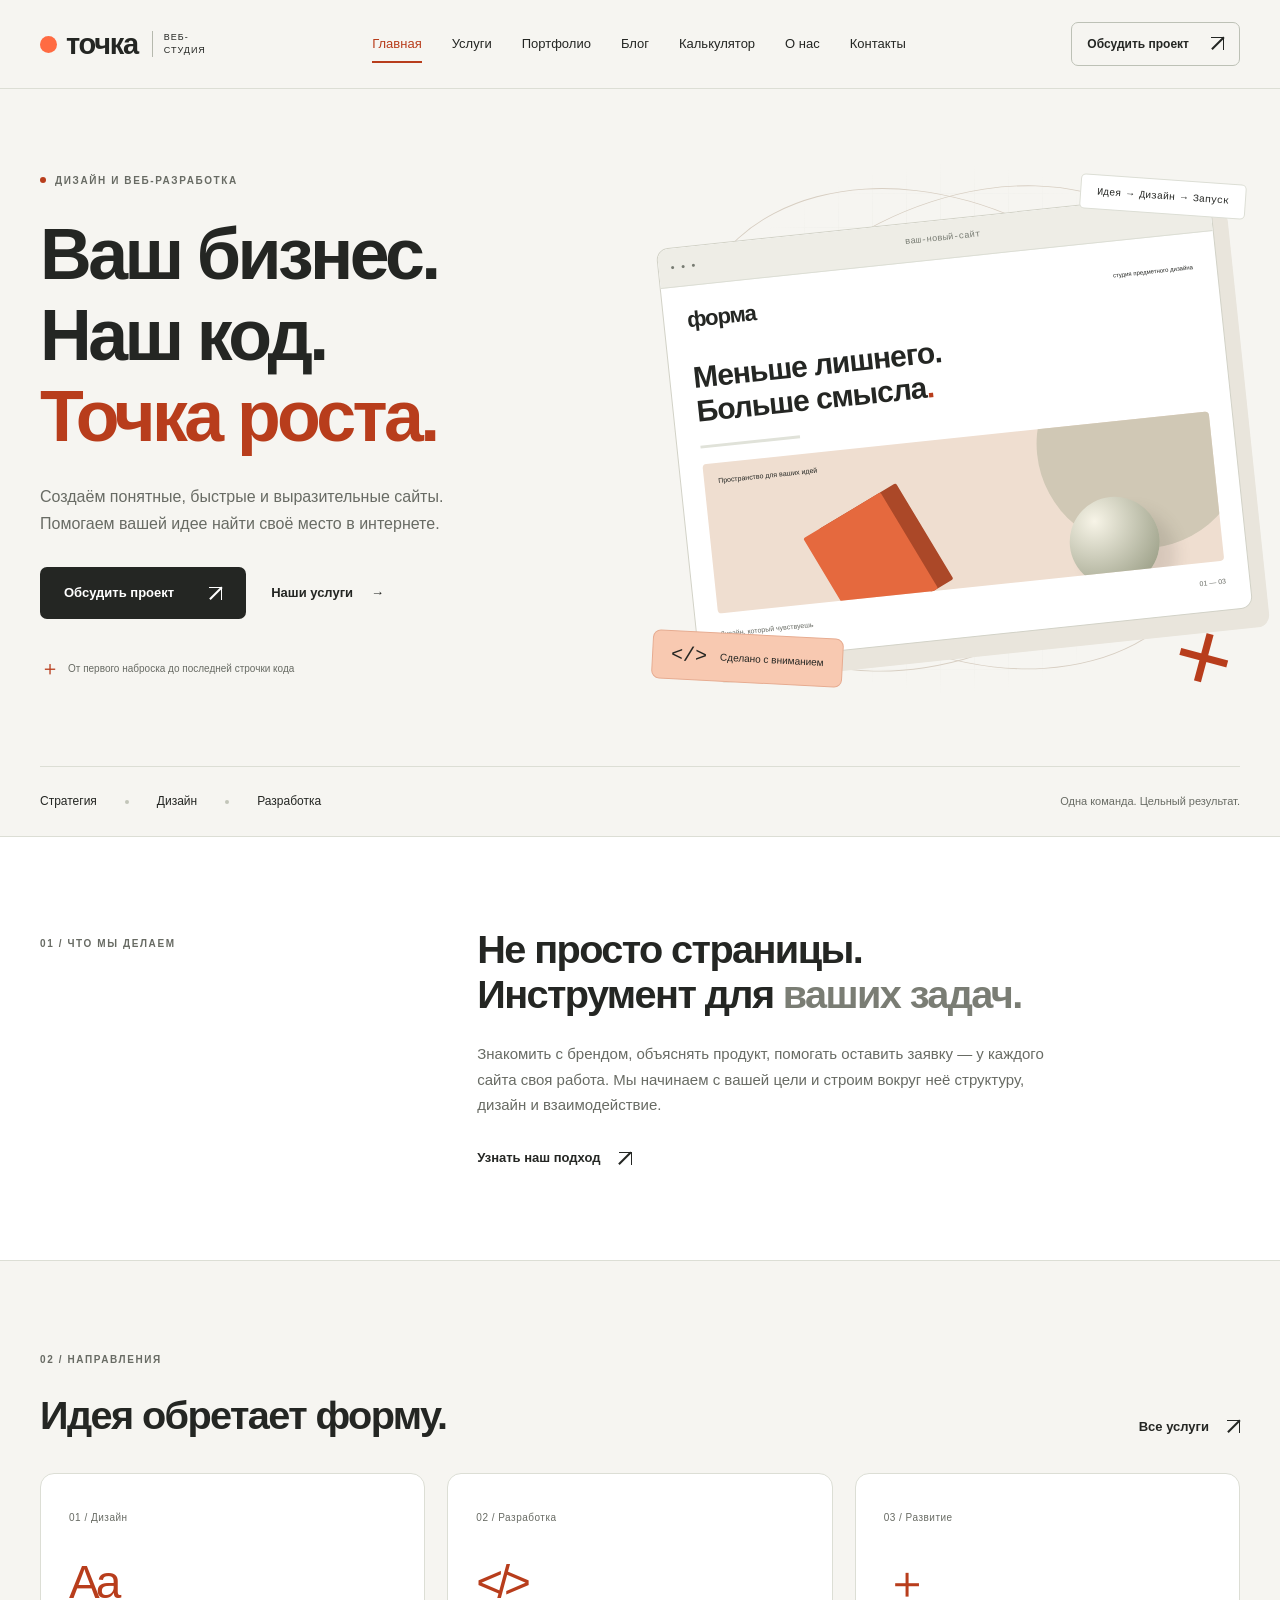
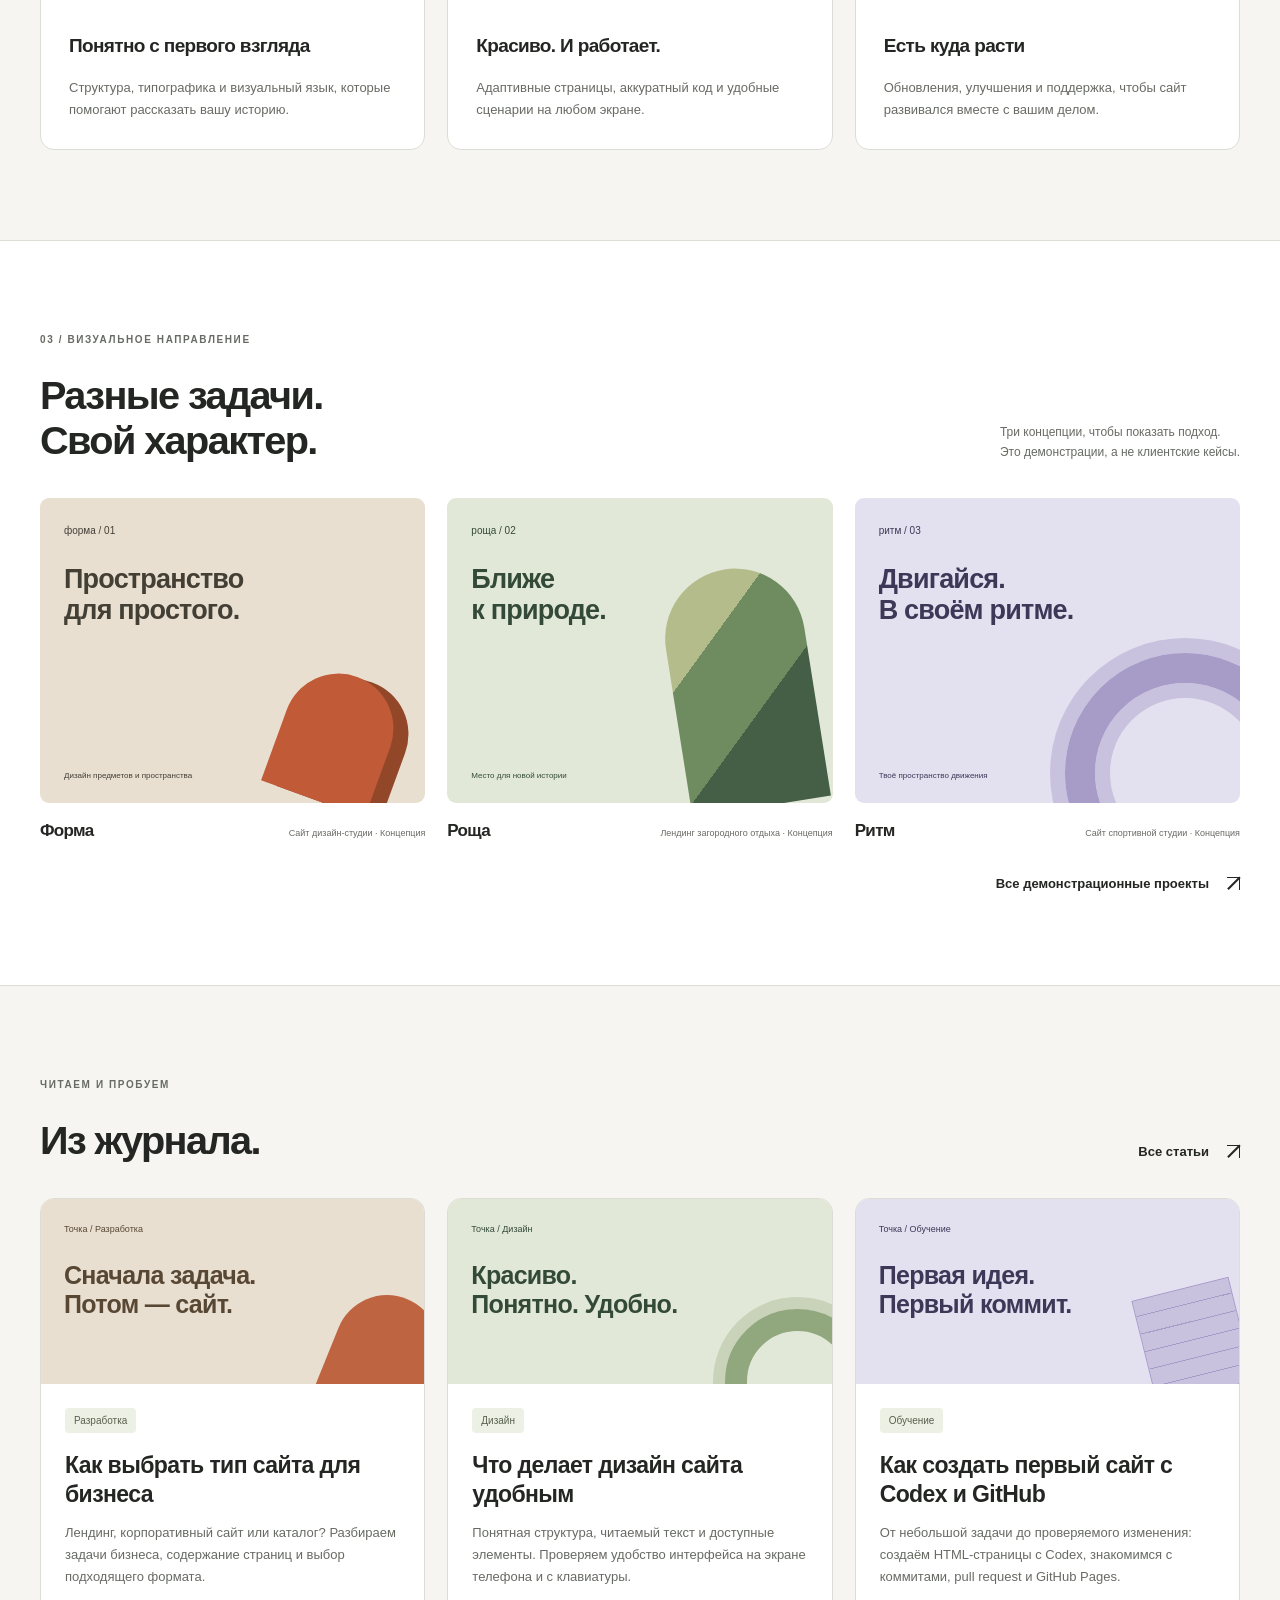
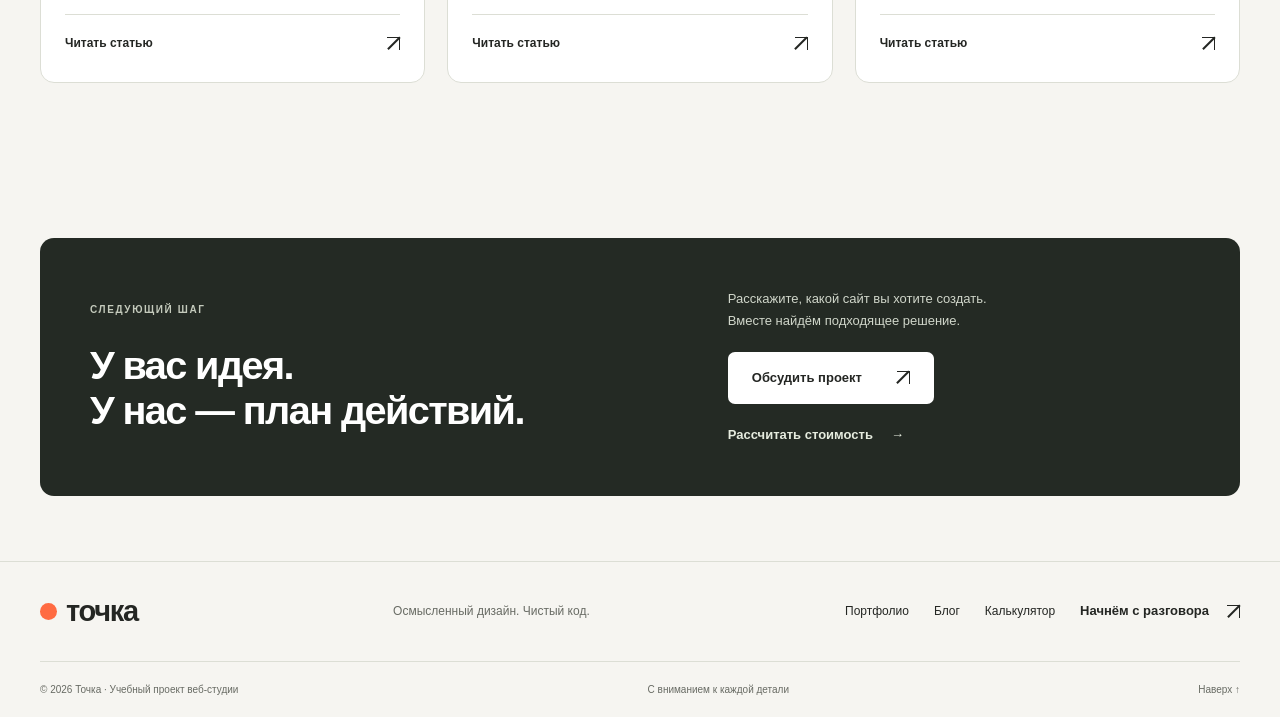
==== index.html @ 6faf9889 "Add Tochka journal with articles, categories and search" ====
<!DOCTYPE html>
<html lang="ru">
  <head>
    <meta charset="UTF-8">
    <meta name="viewport" content="width=device-width, initial-scale=1.0">
    <meta name="description" content="Веб-студия Точка: продуманный дизайн, разработка сайтов и поддержка. От идеи и структуры до готового сайта.">
    <meta name="theme-color" content="#f6f5f1">
    <meta property="og:type" content="website">
    <meta property="og:locale" content="ru_RU">
    <meta property="og:site_name" content="Точка — веб-студия">
    <meta property="og:title" content="Точка — сайты, которые работают на ваш бизнес">
    <meta property="og:description" content="Веб-студия Точка: продуманный дизайн, разработка сайтов и поддержка. От идеи и структуры до готового сайта.">
    <title>Точка — сайты, которые работают на ваш бизнес</title>
    <link rel="icon" href="./favicon.svg" type="image/svg+xml">
    <link rel="stylesheet" href="./styles.css">
    <script src="./script.js" defer></script>
  </head>
  <body id="top">
    <a class="skip-link" href="#main">Перейти к содержимому</a>
    <header class="site-header">
      <div class="container header-inner">
        <a class="brand" href="./index.html" aria-label="Точка — на главную"><span class="brand-dot" aria-hidden="true"></span>точка<span class="brand-caption">веб-студия</span></a>
        <button class="menu-toggle" type="button" aria-controls="main-nav" aria-expanded="false" hidden><span class="menu-icon" aria-hidden="true"></span><span class="menu-label">Меню</span></button>
        <nav id="main-nav" class="main-nav" aria-label="Главное меню">
          <a href="./index.html" aria-current="page">Главная</a>
          <a href="./services.html">Услуги</a>
          <a href="./portfolio.html">Портфолио</a>
          <a href="./blog.html">Блог</a>
          <a href="./calculator.html">Калькулятор</a>
          <a href="./about.html">О нас</a>
          <a href="./contact.html">Контакты</a>
        </nav>
        <a class="header-cta" href="./contact.html">Обсудить проект <span class="arrow" aria-hidden="true"></span></a>
      </div>
    </header>
    <main id="main" tabindex="-1">
      <section class="hero section" aria-labelledby="hero-title">
        <div class="container hero-grid">
          <div class="hero-copy">
            <p class="eyebrow"><span class="tiny-dot" aria-hidden="true"></span> Дизайн и веб-разработка</p>
            <h1 id="hero-title">Ваш бизнес.<br>Наш код.<br><span class="accent">Точка роста.</span></h1>
            <p class="hero-description">Создаём понятные, быстрые и выразительные сайты. Помогаем вашей идее найти своё место в интернете.</p>
            <div class="actions"><a class="button button-dark" href="./contact.html">Обсудить проект <span class="arrow" aria-hidden="true"></span></a><a class="text-link" href="./services.html">Наши услуги <span aria-hidden="true">→</span></a>
            </div>
            <p class="hero-footnote"><span aria-hidden="true">＋</span> От первого наброска до последней строчки кода</p>
          </div>
          <div class="hero-art" aria-hidden="true">
            <div class="art-grid">
            </div>
            <div class="orbit orbit-one">
            </div>
            <div class="orbit orbit-two">
            </div>
            <div class="art-label">Идея → Дизайн → Запуск
            </div>
            <div class="studio-browser">
              <div class="browser-bar"><span class="browser-dots">● ● ●</span><span>ваш-новый-сайт</span><span>＋</span>
              </div>
              <div class="browser-content">
                <div class="mock-nav">форма<span>студия предметного дизайна</span>
                </div>
                <div class="mock-heading">Меньше лишнего.<br>Больше смысла<span>.</span>
                </div>
                <div class="mock-line">
                </div>
                <div class="mock-scene">
                  <div class="scene-circle">
                  </div>
                  <div class="scene-block">
                  </div>
                  <div class="scene-sphere">
                  </div>
                  <span>Пространство для ваших идей</span>
                </div>
                <div class="mock-bottom"><span>Дизайн, который чувствуешь</span><span>01 — 03</span>
                </div>
              </div>
            </div>
            <div class="art-sticker"><span>&lt;/&gt;</span> Сделано с вниманием
            </div>
            <div class="art-cross">+
            </div>
          </div>
        </div>
        <div class="container hero-strip"><span>Стратегия</span><i aria-hidden="true"></i><span>Дизайн</span><i aria-hidden="true"></i><span>Разработка</span>
          <p>Одна команда. Цельный результат.</p>
        </div>
      </section>
      <section class="section section-white" aria-labelledby="intro-title">
        <div class="container intro-grid">
          <p class="eyebrow section-label">01 / Что мы делаем</p>
          <div>
            <h2 id="intro-title">Не просто страницы.<br>Инструмент для <span class="muted-text">ваших задач.</span></h2>
            <p class="intro-text">Знакомить с брендом, объяснять продукт, помогать оставить заявку — у каждого сайта своя работа. Мы начинаем с вашей цели и строим вокруг неё структуру, дизайн и взаимодействие.</p><a class="text-link" href="./about.html">Узнать наш подход <span class="arrow" aria-hidden="true"></span></a>
          </div>
        </div>
      </section>
      <section class="section" aria-labelledby="directions-title">
        <div class="container">
          <div class="section-heading">
            <div>
              <p class="eyebrow">02 / Направления</p>
              <h2 id="directions-title">Идея обретает форму.</h2>
            </div>
            <a class="text-link" href="./services.html">Все услуги <span class="arrow" aria-hidden="true"></span></a>
          </div>
          <div class="feature-grid">
            <article class="feature-card"><span class="card-number">01 / Дизайн</span>
              <div class="feature-symbol" aria-hidden="true">Aa
              </div>
              <h3>Понятно с первого взгляда</h3>
              <p>Структура, типографика и визуальный язык, которые помогают рассказать вашу историю.</p>
            </article>
            <article class="feature-card"><span class="card-number">02 / Разработка</span>
              <div class="feature-symbol code-symbol" aria-hidden="true">&lt;/&gt;
              </div>
              <h3>Красиво. И работает.</h3>
              <p>Адаптивные страницы, аккуратный код и удобные сценарии на любом экране.</p>
            </article>
            <article class="feature-card"><span class="card-number">03 / Развитие</span>
              <div class="feature-symbol" aria-hidden="true">＋
              </div>
              <h3>Есть куда расти</h3>
              <p>Обновления, улучшения и поддержка, чтобы сайт развивался вместе с вашим делом.</p>
            </article>
          </div>
        </div>
      </section>
      <section class="section section-white" aria-labelledby="concepts-title">
        <div class="container">
          <div class="section-heading">
            <div>
              <p class="eyebrow">03 / Визуальное направление</p>
              <h2 id="concepts-title">Разные задачи.<br>Свой характер.</h2>
            </div>
            <p>Три концепции, чтобы показать подход.<br>Это демонстрации, а не клиентские кейсы.</p>
          </div>
          <div class="concept-grid">
            <article>
              <div class="concept-art concept-form" aria-hidden="true"><span>форма / 01</span><strong>Пространство<br>для простого.</strong>
                <div class="concept-object">
                </div>
                <small>Дизайн предметов и пространства</small>
              </div>
              <div class="concept-caption">
                <h3>Форма</h3><span>Сайт дизайн-студии · Концепция</span>
              </div>
            </article>
            <article>
              <div class="concept-art concept-grove" aria-hidden="true"><span>роща / 02</span><strong>Ближе<br>к природе.</strong>
                <div class="grove-arch">
                </div>
                <small>Место для новой истории</small>
              </div>
              <div class="concept-caption">
                <h3>Роща</h3><span>Лендинг загородного отдыха · Концепция</span>
              </div>
            </article>
            <article>
              <div class="concept-art concept-pulse" aria-hidden="true"><span>ритм / 03</span><strong>Двигайся.<br>В своём ритме.</strong>
                <div class="pulse-rings">
                </div>
                <small>Твоё пространство движения</small>
              </div>
              <div class="concept-caption">
                <h3>Ритм</h3><span>Сайт спортивной студии · Концепция</span>
              </div>
            </article>
          </div>
          <div class="portfolio-home-link">
            <a class="text-link" href="./portfolio.html">Все демонстрационные проекты <span class="arrow" aria-hidden="true"></span></a>
          </div>
        </div>
      </section>
      <section class="section journal-home" aria-labelledby="journal-home-title">
        <div class="container">
          <div class="section-heading">
            <div><p class="eyebrow">Читаем и пробуем</p><h2 id="journal-home-title">Из журнала.</h2></div>
            <a class="text-link" href="./blog.html">Все статьи <span class="arrow" aria-hidden="true"></span></a>
          </div>
          <div class="journal-grid">
            <article class="journal-card">
              <div class="journal-art journal-art-development" aria-hidden="true"><span>Точка / Разработка</span><strong>Сначала задача.<br>Потом — сайт.</strong><i></i></div>
              <div class="journal-card-body">
                <span class="journal-category">Разработка</span>
                <h3 class="journal-card-title">Как выбрать тип сайта для бизнеса</h3>
                <p class="journal-card-description">Лендинг, корпоративный сайт или каталог? Разбираем задачи бизнеса, содержание страниц и выбор подходящего формата.</p>
                <a class="journal-read-link" href="./articles/choosing-website.html" aria-label="Читать статью: Как выбрать тип сайта для бизнеса">Читать статью <span class="arrow" aria-hidden="true"></span></a>
              </div>
            </article>
            <article class="journal-card">
              <div class="journal-art journal-art-design" aria-hidden="true"><span>Точка / Дизайн</span><strong>Красиво.<br>Понятно. Удобно.</strong><i></i></div>
              <div class="journal-card-body">
                <span class="journal-category">Дизайн</span>
                <h3 class="journal-card-title">Что делает дизайн сайта удобным</h3>
                <p class="journal-card-description">Понятная структура, читаемый текст и доступные элементы. Проверяем удобство интерфейса на экране телефона и с клавиатуры.</p>
                <a class="journal-read-link" href="./articles/usable-design.html" aria-label="Читать статью: Что делает дизайн сайта удобным">Читать статью <span class="arrow" aria-hidden="true"></span></a>
              </div>
            </article>
            <article class="journal-card">
              <div class="journal-art journal-art-learning" aria-hidden="true"><span>Точка / Обучение</span><strong>Первая идея.<br>Первый коммит.</strong><i></i></div>
              <div class="journal-card-body">
                <span class="journal-category">Обучение</span>
                <h3 class="journal-card-title">Как создать первый сайт с Codex и GitHub</h3>
                <p class="journal-card-description">От небольшой задачи до проверяемого изменения: создаём HTML-страницы с Codex, знакомимся с коммитами, pull request и GitHub Pages.</p>
                <a class="journal-read-link" href="./articles/site-with-codex.html" aria-label="Читать статью: Как создать первый сайт с Codex и GitHub">Читать статью <span class="arrow" aria-hidden="true"></span></a>
              </div>
            </article>
          </div>
        </div>
      </section>
      <section class="section cta-section" aria-labelledby="cta-title">
        <div class="container cta-panel">
          <div>
            <p class="eyebrow">Следующий шаг</p>
            <h2 id="cta-title">У вас идея.<br>У нас — план действий.</h2>
          </div>
          <div>
            <p>Расскажите, какой сайт вы хотите создать.<br>Вместе найдём подходящее решение.</p><a href="./contact.html" class="button button-light">Обсудить проект <span class="arrow" aria-hidden="true"></span></a>
            <a class="text-link calculator-cta-link" href="./calculator.html">Рассчитать стоимость <span aria-hidden="true">→</span></a>
          </div>
        </div>
      </section>
    </main>
    <footer class="site-footer">
      <div class="container footer-top"><a class="brand" href="./index.html"><span class="brand-dot" aria-hidden="true"></span>точка</a>
        <p>Осмысленный дизайн. Чистый код.</p>
        <nav class="footer-links" aria-label="Ссылки в подвале">
          <a href="./portfolio.html">Портфолио</a>
          <a href="./blog.html">Блог</a>
          <a href="./calculator.html">Калькулятор</a>
          <a href="./contact.html" class="text-link">Начнём с разговора <span class="arrow" aria-hidden="true"></span></a>
        </nav>
      </div>
      <div class="container footer-bottom">
        <p>© <span data-year>2026</span> Точка · Учебный проект веб-студии</p>
        <p>С вниманием к каждой детали</p><a href="#top">Наверх ↑</a>
      </div>
    </footer>
  </body>
</html>
---- styles.css ----
/* Общая тема: цвета всех страниц меняются здесь. */
:root { --bg: #f6f5f1; --white: #fff; --ink: #242623; --muted: #686b64; --line: #dcded5; --accent: #b83d1c; --orange: #ff6b42; --radius: 14px; }
* { box-sizing: border-box; }
html { scroll-behavior: smooth; scroll-padding-top: 100px; }
body { margin: 0; color: var(--ink); background: var(--bg); font: 16px/1.7 -apple-system, BlinkMacSystemFont, "Segoe UI", Arial, sans-serif; }
h1, h2, h3, p { margin: 0 0 20px; }
h1, h2, h3 { line-height: 1.13; font-weight: 600; }
h1 { font-size: clamp(46px, 5.6vw, 78px); letter-spacing: -3.6px; }
h2 { font-size: clamp(30px, 3.1vw, 43px); letter-spacing: -1.6px; }
h3 { font-size: 21px; letter-spacing: -.65px; }
a { color: inherit; text-decoration: none; }
button, input, textarea { font: inherit; }
button, a, summary { -webkit-tap-highlight-color: transparent; }
button { cursor: pointer; }
button:disabled { cursor: not-allowed; opacity: .6; }
:focus-visible { outline: 3px solid var(--accent); outline-offset: 5px; }
input:focus-visible, textarea:focus-visible { outline-offset: 2px; }
::selection { background: #ffd4c5; color: var(--ink); }
[hidden] { display: none !important; }
.container { width: min(1200px, calc(100% - 80px)); margin-inline: auto; }
.section { padding-block: 90px; }
.section-white { background: var(--white); border-block: 1px solid var(--line); }
.accent { color: var(--accent); }
.muted-text { color: #7a7d74; }
.sr-only { position: absolute; width: 1px; height: 1px; padding: 0; margin: -1px; overflow: hidden; clip-path: inset(50%); white-space: nowrap; border: 0; }
.skip-link { position: fixed; left: 12px; top: 12px; padding: 10px 18px; color: white; background: var(--ink); z-index: 100; transform: translateY(-160%); }
.skip-link:focus { transform: translateY(0); }
.site-header { position: sticky; top: 0; background: rgba(246,245,241,.97); border-bottom: 1px solid var(--line); z-index: 30; }
.header-inner { display: flex; align-items: center; justify-content: space-between; gap: 24px; min-height: 88px; }
.brand { display: inline-flex; align-items: center; gap: 9px; font-size: 29px; font-weight: 750; letter-spacing: -1.3px; white-space: nowrap; line-height: 1; }
.brand-dot { width: 17px; height: 17px; border-radius: 50%; background: var(--orange); flex-shrink: 0; }
.brand-caption { display: block; max-width: 55px; font-size: 9px; font-weight: 450; text-transform: uppercase; letter-spacing: 1px; line-height: 1.4; white-space: normal; border-left: 1px solid #b6b9ae; padding-left: 11px; margin-left: 5px; }
.main-nav { display: flex; gap: 30px; align-items: center; font-size: 13px; }
.main-nav a { position: relative; padding-block: 12px; }
.main-nav a:hover, .main-nav a[aria-current] { color: var(--accent); }
.main-nav a[aria-current]::after { content: ""; position: absolute; bottom: 4px; left: 0; right: 0; height: 2px; background: var(--accent); }
.header-cta { display: flex; gap: 22px; align-items: center; font-size: 12px; font-weight: 600; border: 1px solid #bdc1b6; border-radius: 7px; padding: 11px 15px; }
.header-cta:hover { background: white; }
.menu-toggle { display: none; }
.arrow { position: relative; display: inline-block; width: 13px; height: 13px; border-top: 1.5px solid currentColor; border-right: 1.5px solid currentColor; flex-shrink: 0; }
.arrow::after { content: ""; position: absolute; right: -1px; top: -1px; width: 1.5px; height: 17px; background: currentColor; transform: rotate(45deg); transform-origin: top center; }
.eyebrow { display: flex; gap: 9px; align-items: center; color: var(--muted); font-size: 10px; font-weight: 650; letter-spacing: 1.6px; text-transform: uppercase; margin-bottom: 25px; }
.tiny-dot { width: 6px; height: 6px; border-radius: 50%; background: var(--accent); }
.hero { padding-top: 70px; padding-bottom: 0; overflow: hidden; }
.hero-grid { display: grid; grid-template-columns: 1fr 1fr; align-items: center; gap: 55px; padding-bottom: 68px; }
.hero-description { max-width: 410px; color: var(--muted); font-size: 16px; margin-block: 26px 30px; }
.actions { display: flex; align-items: center; flex-wrap: wrap; gap: 25px; }
.button { display: inline-flex; justify-content: center; align-items: center; gap: 35px; padding: 15px 24px; border: 0; border-radius: 7px; font-size: 13px; font-weight: 600; transition: background .2s, transform .2s; }
.button:hover { transform: translateY(-2px); }
.button-dark { color: white; background: var(--ink); }
.button-dark:hover { background: #454a41; }
.button-light { color: var(--ink); background: #fff; }
.button-light:hover { background: #fff0e5; }
.text-link { display: inline-flex; gap: 18px; align-items: center; font-size: 13px; font-weight: 550; }
.text-link:hover { color: var(--accent); }
.hero-footnote { display: flex; align-items: center; gap: 8px; color: var(--muted); font-size: 10px; margin-top: 32px; margin-bottom: 0; }
.hero-footnote > span { color: var(--accent); font-size: 20px; }
.hero-art { position: relative; isolation: isolate; min-width: 0; padding: 60px 8px; }
.art-grid { position: absolute; inset: 0; background-image: linear-gradient(#d9dcd26b 1px, transparent 1px), linear-gradient(90deg, #d9dcd26b 1px, transparent 1px); background-size: 34px 34px; mask-image: radial-gradient(ellipse, black 30%, transparent 70%); z-index: -1; }
.orbit { position: absolute; inset: 0 -20px; border: 1px solid #d8cfc3; border-radius: 50%; z-index: -1; }
.orbit-one { transform: rotate(33deg) scale(.95, .8); }
.orbit-two { transform: rotate(-35deg) scale(.95, .8); }
.studio-browser { background: #fff; border: 1px solid #d2d2c7; border-radius: 12px; overflow: hidden; transform: rotate(-6deg); box-shadow: 15px 20px 0 #e9e5dc; }
.browser-bar { display: flex; align-items: center; justify-content: space-between; color: #777b72; font: 9px/1.5 monospace; background: #eeede6; padding: 12px; border-bottom: 1px solid var(--line); }
.browser-dots { font-size: 7px; letter-spacing: 1px; }
.browser-content { padding: 23px; }
.mock-nav { display: flex; justify-content: space-between; align-items: center; font-size: 22px; line-height: 1; font-weight: 650; letter-spacing: -1px; }
.mock-nav span { font-size: 6px; letter-spacing: 0; font-weight: 400; }
.mock-heading { font-size: 30px; font-weight: 600; line-height: 1.15; letter-spacing: -1px; margin-top: 30px; }
.mock-heading > span { color: var(--accent); }
.mock-line { width: 100px; height: 3px; background: #e0e2d9; margin-block: 16px; }
.mock-scene { position: relative; overflow: hidden; height: 150px; background: #efded0; border-radius: 4px; }
.scene-circle { position: absolute; width: 210px; height: 210px; border-radius: 50%; background: #d0c8b5; right: -35px; top: -80px; }
.scene-block { position: absolute; width: 90px; height: 112px; background: #e5693e; left: 22%; bottom: -22px; transform: rotate(-25deg); border-radius: 2px; box-shadow: 18px 0 0 #ab4828; }
.scene-sphere { position: absolute; width: 90px; height: 90px; border-radius: 50%; right: 12%; bottom: -15px; background: radial-gradient(circle at 30% 25%, #f7f4e7, #8b9076); box-shadow: 15px 15px 15px #4b483d25; }
.mock-scene > span { position: absolute; top: 12px; left: 14px; font-size: 7px; }
.mock-bottom { display: flex; justify-content: space-between; font-size: 7px; color: var(--muted); margin-top: 15px; }
.art-label { position: absolute; z-index: 3; top: 20px; right: -6px; font: 10px monospace; padding: 11px 16px; background: #fff; border: 1px solid var(--line); border-radius: 5px; transform: rotate(4deg); }
.art-sticker { position: absolute; bottom: 15px; left: -16px; display: flex; gap: 13px; align-items: center; background: #f8c9b1; padding: 12px 18px; border: 1px solid #e7ac91; border-radius: 8px; font-size: 10px; transform: rotate(3deg); }
.art-sticker > span { font: 20px monospace; }
.art-cross { position: absolute; bottom: -8px; right: 7px; font: 100px/1 Arial, sans-serif; font-weight: 300; color: var(--accent); transform: rotate(15deg); }
.hero-strip { display: flex; align-items: center; gap: 28px; padding-block: 24px; border-top: 1px solid var(--line); font-size: 12px; }
.hero-strip > i { width: 4px; height: 4px; background: #c2c5b9; border-radius: 50%; }
.hero-strip p { margin: 0 0 0 auto; font-size: 11px; color: var(--muted); }
.intro-grid { display: grid; grid-template-columns: .65fr 1.35fr; gap: 70px; }
.section-label { padding-top: 8px; align-self: start; }
.intro-text { color: var(--muted); max-width: 570px; margin-block: 25px; font-size: 15px; }
.section-heading { display: flex; align-items: end; justify-content: space-between; gap: 35px; margin-bottom: 35px; }
.section-heading h2 { margin: 0; }
.section-heading > p { color: var(--muted); font-size: 12px; margin: 0; }
.feature-grid, .concept-grid { display: grid; grid-template-columns: repeat(3, minmax(0, 1fr)); gap: 22px; }
.feature-card { background: var(--white); border: 1px solid var(--line); border-radius: var(--radius); padding: 28px; }
.card-number { font-size: 10px; color: var(--muted); letter-spacing: .5px; }
.feature-symbol { color: var(--accent); font-size: 46px; line-height: 1; letter-spacing: -4px; padding-block: 30px; }
.code-symbol { letter-spacing: -6px; }
.feature-card h3 { font-size: 19px; }
.feature-card p { font-size: 13px; color: var(--muted); margin: 0; }
.concept-art { position: relative; height: 305px; overflow: hidden; padding: 24px; border-radius: 9px; }
.concept-art > span { display: block; position: relative; z-index: 2; font-size: 10px; }
.concept-art > strong { display: block; position: relative; z-index: 2; font-size: 27px; line-height: 1.15; letter-spacing: -.8px; margin-top: 25px; }
.concept-art > small { position: absolute; left: 24px; bottom: 20px; z-index: 2; font-size: 8px; }
.concept-form { background: #e8dfd1; color: #433f35; }
.concept-object { position: absolute; width: 110px; height: 130px; background: #c15b37; right: 35px; bottom: 0; transform: rotate(20deg); border-radius: 60px 60px 0 0; box-shadow: 16px 0 #934729; }
.concept-grove { background: #e2e8d8; color: #344a39; }
.grove-arch { position: absolute; right: 20px; top: 70px; width: 140px; height: 240px; border-radius: 100px 100px 0 0; background: linear-gradient(135deg,#b4bc8b 0 30%,#6f8c61 30% 60%,#455f46 60%); transform: rotate(-9deg); }
.concept-pulse { background: #e3e1ef; color: #3d3758; }
.pulse-rings { position: absolute; width: 240px; height: 240px; right: -65px; bottom: -90px; border: 30px solid #a79bc8; border-radius: 50%; box-shadow: 0 0 0 15px #c9c2df, inset 0 0 0 15px #c9c2df; }
.concept-caption { display: flex; flex-wrap: wrap; align-items: baseline; justify-content: space-between; gap: 8px; margin-top: 18px; }
.concept-caption h3 { font-size: 17px; margin: 0; }
.concept-caption span { font-size: 9px; color: var(--muted); }
.cta-section { padding-block: 65px; }
.cta-panel { display: grid; grid-template-columns: 1.25fr 1fr; align-items: center; gap: 60px; background: #242a24; color: #fff; padding: 50px; border-radius: var(--radius); }
.cta-panel .eyebrow { color: #c4cabc; }
.cta-panel h2 { margin: 0; }
.cta-panel p:not(.eyebrow) { color: #d0d6ca; font-size: 13px; }
.site-footer { border-top: 1px solid var(--line); }
.footer-top { display: flex; align-items: center; justify-content: space-between; gap: 25px; padding-block: 35px; }
.footer-top p { color: var(--muted); font-size: 12px; margin: 0; }
.footer-bottom { display: flex; gap: 20px; justify-content: space-between; align-items: center; border-top: 1px solid var(--line); padding-block: 19px; font-size: 10px; color: var(--muted); }
.footer-bottom p { margin: 0; }
.page-intro { padding-block: 70px 45px; border-bottom: 1px solid var(--line); }
.page-intro h1 { font-size: clamp(40px, 5.1vw, 68px); }
.intro-bottom { display: flex; justify-content: space-between; align-items: end; gap: 30px; margin-top: 30px; }
.intro-bottom p { font-size: 15px; color: var(--muted); margin: 0; }
.small-label { font-size: 10px; color: var(--muted); }
.services-section { padding-block: 45px 65px; }
.services-grid { display: grid; grid-template-columns: repeat(3, minmax(0, 1fr)); gap: 22px; }
.service-card { display: flex; flex-direction: column; padding: 28px; border: 1px solid var(--line); border-radius: var(--radius); background: white; }
.service-top { display: flex; justify-content: space-between; align-items: center; margin-bottom: 36px; }
.service-icon { display: inline-grid; place-content: center; width: 40px; height: 40px; background: #f6eee7; color: var(--accent); border-radius: 9px; font: 21px/1.1 monospace; }
.service-card h2 { font-size: 23px; letter-spacing: -.6px; margin-bottom: 15px; }
.service-card > p { font-size: 13px; color: var(--muted); }
.service-card .service-includes { font-size: 10px; margin-top: auto; margin-bottom: 20px; }
.service-bottom { display: flex; align-items: center; justify-content: space-between; gap: 12px; border-top: 1px solid var(--line); padding-top: 20px; }
.service-bottom strong { font-size: 19px; font-weight: 600; }
.service-bottom a { display: inline-grid; place-content: center; width: 44px; height: 44px; border-radius: 50%; background: var(--bg); }
.service-bottom a:hover { background: #ffdfd2; }
.price-note { max-width: 830px; color: var(--muted); font-size: 12px; margin-top: 25px; margin-bottom: 0; }
.process-grid { display: grid; grid-template-columns: repeat(4, minmax(0, 1fr)); gap: 30px; margin: 0; padding: 0; list-style: none; }
.process-grid li { border-top: 1px solid var(--line); padding-top: 22px; }
.process-grid li > span { color: var(--accent); font: 12px monospace; }
.process-grid h3 { margin-block: 27px 12px; font-size: 19px; }
.process-grid p { color: var(--muted); font-size: 13px; margin: 0; }
.process-three { grid-template-columns: repeat(3, minmax(0, 1fr)); }
.faq-layout { display: grid; grid-template-columns: .8fr 1.2fr; gap: 65px; }
.faq-list details { border-top: 1px solid var(--line); }
.faq-list details:last-child { border-bottom: 1px solid var(--line); }
summary { display: flex; align-items: center; justify-content: space-between; gap: 25px; cursor: pointer; list-style: none; padding-block: 22px; font-size: 15px; font-weight: 550; }
summary::-webkit-details-marker { display: none; }
summary > span { font-size: 24px; font-weight: 400; color: var(--accent); transition: transform .2s; }
details[open] summary > span { transform: rotate(45deg); }
details p { color: var(--muted); font-size: 13px; padding-right: 30px; }
.about-story { padding-top: 55px; }
.story-grid { display: grid; grid-template-columns: 1fr 1fr; align-items: center; gap: 80px; }
.about-poster { position: relative; isolation: isolate; overflow: hidden; background: #e7e3d9; border-radius: var(--radius); padding: 38px; min-height: 420px; display: flex; flex-direction: column; }
.about-poster > span { font-size: 10px; }
.about-poster strong { font-size: clamp(40px, 4.7vw, 64px); letter-spacing: -3px; line-height: 1.13; margin-block: 40px; }
.about-poster strong > span { color: var(--accent); }
.about-poster small { margin-top: auto; font-size: 11px; }
.poster-orbit { position: absolute; width: 420px; height: 420px; right: -270px; top: 30px; border: 35px solid #d0c7b3; border-radius: 50%; box-shadow: 0 0 0 25px #ded5c4; z-index: -1; }
.story-copy p { color: var(--muted); font-size: 14px; }
.story-copy .lead { font-size: 18px; color: var(--ink); }
.values-grid { display: grid; grid-template-columns: repeat(4, minmax(0, 1fr)); gap: 28px; }
.values-grid article { border-top: 1px solid var(--line); padding-top: 20px; }
.values-grid h3 { font-size: 19px; margin-block: 30px 15px; }
.values-grid p { font-size: 13px; color: var(--muted); margin: 0; }
.together-panel { max-width: 850px; text-align: center; }
.together-panel .eyebrow { justify-content: center; }
.together-panel > p:not(.eyebrow) { max-width: 620px; margin: 25px auto; font-size: 15px; color: var(--muted); }
.contact-section { padding-top: 50px; }
.contact-grid { display: grid; grid-template-columns: .8fr 1.2fr; gap: 70px; align-items: start; }
.contact-info > p:not(.eyebrow) { color: var(--muted); max-width: 320px; font-size: 14px; }
.contact-detail { border-top: 1px solid var(--line); padding-block: 20px; }
.contact-detail > span { display: block; color: var(--muted); font-size: 10px; text-transform: uppercase; letter-spacing: 1px; margin-bottom: 7px; }
.contact-detail > a { font-size: 23px; letter-spacing: -.7px; }
.contact-detail > a:hover { color: var(--accent); }
.contact-detail > small { display: block; color: var(--muted); font-size: 10px; margin-top: 4px; }
.contact-detail p { font-size: 14px; margin: 0; }
.contact-tip { display: flex; gap: 18px; background: #eaece2; padding: 20px; border-radius: 10px; }
.contact-tip > span { color: var(--accent); font-size: 22px; }
.contact-tip p { color: #58604e; font-size: 12px; margin: 0; }
.form-panel { background: white; padding: 34px; border: 1px solid var(--line); border-radius: var(--radius); }
.form-panel h2 { font-size: 26px; letter-spacing: -.8px; margin-bottom: 10px; }
.form-intro { color: var(--muted); font-size: 11px; margin-bottom: 25px; }
.form-row { display: grid; grid-template-columns: 1fr 1fr; gap: 18px; }
.field { margin-bottom: 20px; min-width: 0; }
.field label { display: block; font-size: 12px; font-weight: 600; margin-bottom: 8px; }
.field label > span { color: var(--accent); }
input, textarea { display: block; width: 100%; min-width: 0; color: var(--ink); background: #fafaf7; border: 1px solid #cfd2c7; border-radius: 6px; padding: 12px; font-size: 13px; }
textarea { resize: vertical; min-height: 130px; }
input::placeholder, textarea::placeholder { color: #74796e; opacity: 1; }
.form-note { color: var(--muted); font-size: 11px; }
.form-status { color: var(--accent); font-size: 12px; margin-top: 18px; margin-bottom: 0; }
.form-status:empty { display: none; }

/* Портфолио переиспользует палитру, иллюстрации и кнопки основного сайта. */
.footer-links { display: flex; align-items: center; gap: 25px; font-size: 12px; }
.footer-links > a:hover, .footer-links > a[aria-current] { color: var(--accent); }
.footer-links > a[aria-current] { text-decoration: underline; text-underline-offset: 6px; }
.portfolio-home-link { display: flex; justify-content: flex-end; margin-top: 32px; }
.portfolio-section { padding-top: 38px; padding-bottom: 25px; }
.portfolio-notice { display: flex; align-items: start; gap: 15px; padding: 19px 23px; margin-bottom: 30px; background: #eaece2; border-radius: 9px; }
.portfolio-notice-mark { color: var(--accent); font-size: 24px; line-height: 1.4; }
.portfolio-notice p { max-width: 890px; margin: 0; color: #58604e; font-size: 12px; }
.portfolio-notice strong { color: var(--ink); font-weight: 600; }
.portfolio-toolbar { display: flex; align-items: center; flex-wrap: wrap; justify-content: space-between; gap: 16px 24px; margin-bottom: 28px; }
.portfolio-filters { display: flex; flex-wrap: wrap; gap: 8px; }
.portfolio-filters button { min-height: 44px; padding: 10px 17px; color: var(--ink); background: transparent; border: 1px solid #c8cdc0; border-radius: 6px; font-size: 12px; transition: background .2s, color .2s; }
.portfolio-filters button:hover { background: #eaece2; }
.portfolio-filters button[aria-pressed="true"] { background: var(--ink); border-color: var(--ink); color: white; }
.portfolio-status { color: var(--muted); font-size: 10px; margin: 0; }
.portfolio-fallback { color: var(--muted); font-size: 12px; }
.portfolio-grid { display: grid; grid-template-columns: repeat(2, minmax(0, 1fr)); gap: 28px; align-items: stretch; }
.portfolio-card { min-width: 0; display: flex; flex-direction: column; border: 1px solid var(--line); border-radius: var(--radius); background: white; overflow: hidden; }
.portfolio-card .concept-art { height: 320px; flex-shrink: 0; border-radius: 0; padding: 30px; }
.portfolio-card .concept-art > strong { font-size: 36px; letter-spacing: -1.2px; }
.portfolio-card .concept-art > small { left: 30px; font-size: 9px; }
.portfolio-card .concept-object { width: 135px; height: 150px; right: 60px; }
.portfolio-card .grove-arch { width: 170px; height: 260px; right: 50px; }
.portfolio-card .pulse-rings { width: 290px; height: 290px; right: -20px; }
.portfolio-card-body { display: flex; flex-direction: column; flex: 1; padding: 25px 28px; }
.portfolio-meta { display: flex; flex-wrap: wrap; align-items: center; gap: 9px 15px; font-size: 10px; color: var(--muted); margin-bottom: 18px; }
.demo-badge { display: inline-block; background: #f0f2e9; color: #58604e; font-size: 9px; padding: 4px 8px; border-radius: 4px; }
.portfolio-card h3 { font-size: 25px; margin-bottom: 13px; }
.portfolio-card-body > p { font-size: 13px; color: var(--muted); margin-bottom: 18px; }
.portfolio-tags { display: flex; flex-wrap: wrap; gap: 6px; list-style: none; padding: 0; margin: auto 0 22px; }
.portfolio-tags li { padding: 4px 9px; border: 1px solid #e3e5db; border-radius: 4px; font-size: 10px; color: var(--muted); }
.portfolio-project-link { display: flex; align-items: center; justify-content: space-between; gap: 14px; min-height: 44px; border-top: 1px solid var(--line); padding-top: 16px; font-size: 12px; font-weight: 550; }
.portfolio-project-link:hover { color: var(--accent); }
.concept-grain { background: #eddcca; color: #62402b; }
.grain-cup { position: absolute; right: 65px; bottom: 35px; width: 115px; height: 130px; border-radius: 8px 8px 42px 42px; background: #b7653d; transform: rotate(-12deg); box-shadow: 5px 10px 0 #d3b79c; }
.grain-cup::before { content: ""; position: absolute; top: -8px; left: 0; width: 115px; height: 25px; border: 6px solid #d89461; border-radius: 50%; background: #51372c; }
.grain-cup::after { content: ""; position: absolute; right: -35px; top: 20px; width: 42px; height: 61px; border: 10px solid #b7653d; border-radius: 50%; }
.concept-contour { background: #dce5e9; color: #344951; }
.contour-building { position: absolute; right: 45px; bottom: -15px; width: 160px; height: 205px; border: 1px solid #6d8992; background: repeating-linear-gradient(90deg, transparent 0 30px, #8fa6ae 30px 31px), repeating-linear-gradient(0deg, #c8d7dd 0 30px, #8fa6ae 30px 31px); transform: skewY(-12deg); box-shadow: -24px 12px 0 #b0c4cc; }
.concept-layer { background: #f0dedb; color: #653d44; }
.layer-sheets { position: absolute; right: 30px; bottom: 10px; width: 175px; height: 170px; }
.layer-sheets i { position: absolute; inset: 5px 15px; border: 1px solid #d8b4b0; background: #c98c87; transform: rotate(-18deg); }
.layer-sheets i:nth-child(2) { background: #e4b8b0; transform: rotate(-3deg); }
.layer-sheets i:nth-child(3) { background: repeating-linear-gradient(0deg, #f8eee3 0 15px, #dbc8b6 15px 16px); transform: rotate(12deg); }

/* Калькулятор: настройки слева, подробный расчёт справа. */
.calculator-section { padding-top: 45px; }
.calculator-layout { display: grid; grid-template-columns: minmax(0, 1.3fr) minmax(0, .9fr); gap: 35px; align-items: start; }
.calculator-controls { border: 0; padding: 0; margin: 0; min-width: 0; }
.calculator-step { border: 0; padding: 0 0 30px; margin: 0 0 28px; min-width: 0; border-bottom: 1px solid var(--line); }
.calculator-step legend { width: 100%; padding: 0; font-size: 21px; font-weight: 600; letter-spacing: -.5px; margin-bottom: 12px; }
.calculator-step legend > span { display: inline-grid; place-items: center; width: 28px; height: 28px; margin-right: 10px; color: var(--accent); background: #f0e8df; border-radius: 50%; font: 11px monospace; vertical-align: 3px; }
.calculator-step-note { color: var(--muted); font-size: 12px; margin-bottom: 20px; }
.project-options { display: grid; grid-template-columns: repeat(2, minmax(0, 1fr)); gap: 12px; }
.project-option { position: relative; cursor: pointer; min-width: 0; }
.project-option input { position: absolute; top: 21px; left: 17px; width: 16px; height: 16px; margin: 0; padding: 0; accent-color: var(--accent); }
.project-choice { display: flex; flex-direction: column; gap: 5px; height: 100%; min-height: 120px; padding: 17px 15px 17px 44px; border: 1px solid #cfd2c7; border-radius: 9px; background: #fff; }
.project-choice strong { font-size: 13px; font-weight: 600; line-height: 1.4; }
.project-choice > span { font-size: 13px; color: var(--muted); }
.project-choice small { font-size: 10px; color: var(--muted); line-height: 1.5; }
.project-option input:checked + .project-choice { border-color: var(--accent); background: #fcf3ed; }
.project-option input:focus-visible + .project-choice { outline: 3px solid var(--accent); outline-offset: 3px; }
.pages-heading { display: flex; align-items: center; justify-content: space-between; margin-top: 8px; margin-bottom: 15px; }
.pages-heading label { font-size: 14px; }
.pages-heading output { min-width: 45px; padding: 4px 12px; border: 1px solid var(--line); border-radius: 7px; text-align: center; font: 18px monospace; background: #fff; }
.page-book { display: grid; justify-items: center; gap: 21px; padding: 21px 0 23px; }
.book-spread { position: relative; width: min(290px, 88%); aspect-ratio: 1.8; perspective: 850px; isolation: isolate; }
.book-cover { position: absolute; inset: 5px -5px -7px; background: #a64328; border-radius: 9px; box-shadow: 0 12px 24px #493c221a; }
.book-paper { position: absolute; top: 0; display: flex; flex-direction: column; align-items: stretch; justify-content: flex-start; width: 50%; height: 100%; padding: 17px; border: 1px solid #d9cfbd; color: var(--ink); text-align: left; cursor: pointer; }
.book-paper-content { display: block; }
.book-paper:not(:disabled):hover { box-shadow: inset 0 0 0 2px #d7bba0; }
.book-paper:focus-visible { outline: 3px solid var(--accent); outline-offset: 4px; }
.book-paper:disabled { opacity: 1; cursor: default; }
.book-paper:disabled .book-paper-content { opacity: .5; }
.book-paper-left { left: 0; background: linear-gradient(90deg, #fffaf0 80%, #e9dfcf); border-radius: 7px 0 0 7px; }
.book-paper-right { right: 0; background: linear-gradient(90deg, #e9dfcf, #fffaf0 18%); border-radius: 0 7px 7px 0; }
.book-wordmark { display: block; font-size: 17px; font-weight: 700; letter-spacing: -.8px; line-height: 1; }
.book-wordmark > span { color: var(--accent); }
.book-caption { display: block; margin-top: 13px; font-size: 10px; line-height: 1.5; color: #626455; }
.book-page-label { display: block; color: #777969; font-size: 7px; letter-spacing: 1.5px; }
.book-number { display: block; color: var(--accent); font-size: 47px; line-height: 1.3; letter-spacing: -2px; }
.book-lines { position: absolute; left: 17px; right: 23px; bottom: 18px; height: 17px; background: repeating-linear-gradient(0deg, #dcd9cc 0 2px, transparent 2px 7px); opacity: .8; }
.book-leaf { position: absolute; top: 0; left: 50%; width: 50%; height: 100%; transform-origin: left center; transform-style: preserve-3d; z-index: 2; pointer-events: none; }
.book-leaf-front, .book-leaf-back { position: absolute; inset: 0; border: 1px solid #d9cfbd; backface-visibility: hidden; -webkit-backface-visibility: hidden; }
.book-leaf-front { padding: 27px 17px; border-radius: 0 7px 7px 0; background: linear-gradient(90deg, #e9dfcf, #fffaf0 18%); }
.book-leaf-back { transform: rotateY(180deg); border-radius: 7px 0 0 7px; background: linear-gradient(90deg, #fffaf0 80%, #e4d8c4); }
.book-leaf-number { color: var(--accent); font-size: 43px; line-height: 1; letter-spacing: -2px; }
.book-leaf-decoration { position: absolute; top: 25px; left: 23px; width: 38px; height: 48px; border-radius: 25px 25px 0 0; background: #e7b79b; transform: rotate(-12deg); }
.book-hint { color: var(--muted); font-size: 10px; }
#page-count { padding: 0; height: 26px; border: 0; background: transparent; accent-color: var(--accent); cursor: pointer; }
.range-labels { display: flex; justify-content: space-between; font-size: 10px; color: var(--muted); margin-block: 9px 16px; }
#pages-help { margin-bottom: 0; }
.calculator-extras { display: grid; gap: 10px; }
.calculator-extra { display: flex; align-items: start; gap: 13px; padding: 17px; border: 1px solid #cfd2c7; border-radius: 9px; background: #fff; cursor: pointer; }
.calculator-extra input { width: 17px; height: 17px; flex-shrink: 0; margin: 3px 0 0; padding: 0; accent-color: var(--accent); }
.calculator-extra strong { display: block; font-size: 13px; font-weight: 550; }
.calculator-extra small { display: block; color: var(--muted); font-size: 10px; margin-top: 4px; }
.calculator-extra b { margin-left: auto; white-space: nowrap; font-size: 12px; font-weight: 550; }
.calculator-reset { display: inline-flex; align-items: center; gap: 15px; color: var(--muted); background: transparent; border: 0; padding: 10px 0; font-size: 12px; }
.calculator-reset:hover { color: var(--accent); }
.calculator-summary { position: sticky; top: 112px; min-width: 0; padding: 30px; border: 1px solid var(--line); border-radius: var(--radius); background: #fff; }
.calculator-summary .eyebrow { margin-bottom: 18px; }
.calculator-summary h2 { font-size: 27px; letter-spacing: -.9px; margin-bottom: 25px; }
.estimate-breakdown { margin: 0; }
.estimate-breakdown > div { display: flex; justify-content: space-between; align-items: start; gap: 20px; padding-block: 13px; border-bottom: 1px solid #e7e9e1; font-size: 12px; }
.estimate-breakdown dt { color: var(--muted); }
.estimate-breakdown dd { margin: 0; font-weight: 550; white-space: nowrap; }
.estimate-total-block { padding-block: 26px 24px; }
.estimate-total-block p { font-size: 11px; color: var(--muted); margin-bottom: 8px; }
.estimate-total-block output { display: block; font-size: clamp(32px, 3.1vw, 45px); letter-spacing: -1.6px; font-weight: 600; line-height: 1.2; }
.estimate-total-block > span { display: block; color: var(--muted); font-size: 10px; margin-top: 8px; }
.calculator-summary .button { width: 100%; justify-content: space-between; }
.estimate-transfer-note { margin-block: 14px 20px; font-size: 11px; color: var(--muted); }
.calculator-disclaimer { margin: 0; padding: 14px; font-size: 10px; color: #5f6458; background: #f0f2e9; border-radius: 7px; }
.estimate-prefill-note { padding: 13px; font-size: 12px; color: #58604e; background: #f0f2e9; border-radius: 7px; }
.calculator-promo { display: flex; align-items: center; justify-content: space-between; flex-wrap: wrap; gap: 24px; padding: 30px; border: 1px solid var(--line); border-radius: var(--radius); margin-top: 35px; background: #eaece2; }
.calculator-promo .eyebrow { margin-bottom: 12px; }
.calculator-promo h2 { font-size: 27px; letter-spacing: -.8px; margin-bottom: 12px; }
.calculator-promo p:not(.eyebrow) { max-width: 520px; color: var(--muted); font-size: 13px; margin-bottom: 0; }
.calculator-cta-link { display: flex; width: fit-content; color: #e6ecdf; margin-top: 20px; }
.calculator-cta-link:hover { color: #fff; text-decoration: underline; text-underline-offset: 5px; }
.contact-calculator-link { font-size: 12px; margin-top: 22px; }

/* Журнал и статьи используют общий шрифт, палитру и сетку контейнеров. */
.journal-section { padding-top: 36px; }
.journal-controls { padding: 25px; border: 1px solid var(--line); border-radius: var(--radius); background: #fff; }
.journal-search-row { display: flex; align-items: end; gap: 16px; }
.journal-search-field { flex: 1; min-width: 0; }
.journal-search-field label { display: block; font-size: 12px; font-weight: 550; margin-bottom: 8px; }
.journal-search-field input { min-height: 46px; }
.journal-reset { min-height: 46px; padding: 11px 20px; border: 1px solid #c8cdc0; border-radius: 6px; color: var(--ink); background: var(--bg); font-size: 12px; }
.journal-reset:hover { background: #eaece2; }
.journal-search-help { color: var(--muted); font-size: 10px; margin-block: 10px 22px; }
.journal-filters { display: flex; flex-wrap: wrap; gap: 8px; }
.journal-filters button { min-height: 44px; padding: 10px 18px; border: 1px solid #c8cdc0; border-radius: 6px; color: var(--ink); background: transparent; font-size: 12px; }
.journal-filters button:hover { background: #eaece2; }
.journal-filters button[aria-pressed="true"] { color: #fff; background: var(--ink); border-color: var(--ink); }
.journal-status { font-size: 11px; color: var(--muted); margin-block: 22px; }
.journal-fallback { font-size: 12px; color: var(--muted); }
.journal-grid { display: grid; grid-template-columns: repeat(3, minmax(0, 1fr)); gap: 22px; align-items: stretch; }
.journal-card { min-width: 0; display: flex; flex-direction: column; overflow: hidden; border: 1px solid var(--line); border-radius: var(--radius); background: #fff; }
.journal-art { position: relative; height: 185px; padding: 23px; overflow: hidden; }
.journal-art > span { display: block; position: relative; z-index: 1; font-size: 9px; }
.journal-art strong { display: block; position: relative; z-index: 1; margin-top: 24px; font-size: 25px; line-height: 1.17; letter-spacing: -.7px; }
.journal-art-development { background: #e8dfd1; color: #584733; }
.journal-art-development i { position: absolute; width: 105px; height: 135px; right: -10px; bottom: -45px; background: #be6441; border-radius: 60px 60px 0 0; transform: rotate(22deg); }
.journal-art-design { background: #e2e8d8; color: #344a39; }
.journal-art-design i { position: absolute; width: 145px; height: 145px; right: -38px; bottom: -70px; border-radius: 50%; border: 22px solid #91a77e; box-shadow: 0 0 0 12px #c8d3b9; }
.journal-art-learning { background: #e3e1ef; color: #3d3758; }
.journal-art-learning i { position: absolute; right: -6px; bottom: -28px; width: 100px; height: 125px; border: 1px solid #a79bc8; background: repeating-linear-gradient(0deg, #c9c2df 0 17px, #a79bc8 17px 18px); transform: rotate(-14deg); }
.journal-card-body { display: flex; flex-direction: column; flex: 1; padding: 24px; }
.journal-category { display: inline-block; align-self: start; font-size: 10px; color: #58604e; background: #edf0e5; border-radius: 4px; padding: 4px 9px; }
.journal-card-title { font-size: 23px; line-height: 1.25; letter-spacing: -.6px; margin-block: 18px 14px; }
.journal-card-description { color: var(--muted); font-size: 13px; margin-bottom: 25px; }
.journal-read-link { display: flex; align-items: center; justify-content: space-between; gap: 15px; min-height: 44px; margin-top: auto; padding-top: 15px; border-top: 1px solid var(--line); font-size: 12px; font-weight: 550; }
.journal-read-link:hover { color: var(--accent); }
.journal-empty { text-align: center; border: 1px dashed #c8cdc0; border-radius: var(--radius); padding: 50px 25px; }
.journal-empty > span { color: var(--accent); font-size: 40px; }
.journal-empty h2 { font-size: 27px; letter-spacing: -.8px; margin-bottom: 15px; }
.journal-empty p { color: var(--muted); font-size: 13px; margin: 0; }
.breadcrumbs { padding-block: 25px; color: var(--muted); font-size: 11px; }
.breadcrumbs ol { display: flex; flex-wrap: wrap; gap: 6px 12px; padding: 0; margin: 0; list-style: none; }
.breadcrumbs li:not(:last-child)::after { content: "/"; margin-left: 12px; color: #9b9e92; }
.breadcrumbs a:hover { color: var(--accent); }
.breadcrumbs [aria-current] { overflow-wrap: anywhere; }
.article-header { padding-block: 22px 40px; border-bottom: 1px solid var(--line); }
.article-header h1 { max-width: 1000px; font-size: clamp(36px, 4.2vw, 57px); letter-spacing: -2px; margin-block: 23px; }
.article-lead { max-width: 780px; font-size: 17px; color: var(--muted); margin-bottom: 0; }
.article-layout { display: grid; grid-template-columns: minmax(0, 240px) minmax(0, 740px); gap: 65px; padding-block: 50px 65px; align-items: start; }
.article-aside { position: sticky; top: 112px; border-left: 2px solid #d9dcca; padding-left: 18px; }
.article-aside p { color: var(--muted); text-transform: uppercase; letter-spacing: 1.2px; font-size: 9px; margin-bottom: 17px; }
.article-aside ol { padding-left: 16px; margin: 0; }
.article-aside li { padding-left: 5px; margin-bottom: 12px; font-size: 12px; line-height: 1.5; }
.article-aside a:hover { color: var(--accent); }
.article-body { min-width: 0; font-size: 16px; line-height: 1.85; }
.article-body .article-opening { font-size: 18px; color: var(--muted); margin-bottom: 35px; }
.article-body section { margin-bottom: 35px; }
.article-body h2 { font-size: 27px; line-height: 1.25; letter-spacing: -.7px; margin-bottom: 20px; }
.article-body p { margin-bottom: 20px; }
.article-body p a { color: var(--accent); text-decoration: underline; text-underline-offset: 3px; }
.article-body code { padding: 2px 5px; border-radius: 4px; background: #eaece2; font-size: .9em; overflow-wrap: anywhere; }
.article-return { border-top: 1px solid var(--line); padding-top: 25px; margin-top: 40px; }
.article-related { background: #fff; border-top: 1px solid var(--line); }
.article-related-grid { display: grid; grid-template-columns: repeat(2, minmax(0, 1fr)); gap: 22px; }
.article-related-card { display: flex; flex-direction: column; align-items: start; border: 1px solid var(--line); border-radius: var(--radius); padding: 26px; background: var(--bg); }
.article-related-card h3 { font-size: 23px; line-height: 1.3; margin-block: 20px; }
.article-related-card > .text-link { margin-top: auto; }
.article-related-card:hover { border-color: #c4957b; }

/* Планшеты: уменьшаем отступы и перестраиваем карточки. */
@media (max-width: 1050px) {
  .container { width: calc(100% - 48px); }
  .header-inner { gap: 20px; }
  .brand-caption { display: none; }
  .main-nav { gap: 22px; }
  .header-cta { display: none; }
  .footer-top { flex-wrap: wrap; }
  .hero-grid { gap: 35px; }
  h1 { font-size: 59px; letter-spacing: -2.7px; }
  .hero-description { font-size: 14px; }
  .hero-art { padding-block: 50px; }
  .mock-heading { font-size: 25px; }
  .hero-strip { gap: 20px; }
  .intro-grid { grid-template-columns: .45fr 1fr; gap: 40px; }
  .services-grid { grid-template-columns: repeat(2, minmax(0, 1fr)); }
  .feature-grid, .concept-grid { gap: 16px; }
  .feature-card { padding: 23px; }
  .concept-art { height: 280px; padding: 18px; }
  .concept-art > strong { font-size: 24px; }
  .concept-art > small { left: 18px; }
  .story-grid, .contact-grid { gap: 40px; }
  .values-grid { grid-template-columns: repeat(2, minmax(0, 1fr)); gap: 35px; }
  .form-panel { padding: 25px; }
  .form-row { grid-template-columns: 1fr; gap: 0; }
  .portfolio-card .concept-art { padding: 24px; }
  .portfolio-card .concept-art > strong { font-size: 30px; }
  .portfolio-card .concept-art > small { left: 24px; }
  .portfolio-card-body { padding: 23px; }
  .portfolio-grid { gap: 20px; }
  .calculator-layout { grid-template-columns: minmax(0, 1.1fr) minmax(0, 1fr); gap: 24px; }
  .project-options { grid-template-columns: 1fr; }
  .calculator-summary { padding: 24px; }
  .calculator-extra { flex-wrap: wrap; }
  .calculator-extra b { margin-left: 30px; }
  .journal-grid { grid-template-columns: repeat(2, minmax(0, 1fr)); }
  .article-layout { grid-template-columns: minmax(0, 190px) minmax(0, 1fr); gap: 35px; }
}

/* Телефоны: меню и основной контент в одну колонку. */
@media (max-width: 760px) {
  html { scroll-padding-top: 85px; }
  /* Без JS развёрнутое меню не должно закрывать заголовки при переходе по оглавлению. */
  html:not(.js) .site-header { position: static; }
  .container { width: calc(100% - 40px); }
  .section { padding-block: 55px; }
  .header-inner { min-height: 72px; flex-wrap: wrap; gap: 0; }
  .brand { font-size: 27px; }
  .brand-dot { width: 15px; height: 15px; }
  .header-cta { display: none; }
  .main-nav { width: 100%; flex-wrap: wrap; gap: 8px 23px; padding-block: 12px; font-size: 13px; }
  .js .menu-toggle { display: inline-flex; align-items: center; gap: 9px; padding: 10px 12px; margin-left: auto; border: 1px solid #c5c9bd; background: transparent; color: var(--ink); border-radius: 6px; font-size: 12px; }
  .menu-icon { width: 15px; height: 10px; border-block: 1px solid currentColor; position: relative; }
  .menu-icon::after { content: ""; position: absolute; top: 4px; left: 0; right: 0; border-top: 1px solid currentColor; }
  .js .main-nav { display: none; }
  .js .main-nav.is-open { display: flex; flex-direction: column; align-items: stretch; padding-block: 10px 16px; gap: 0; max-height: calc(100dvh - 72px); overflow-y: auto; }
  .main-nav a { padding: 12px 0; }
  .main-nav a[aria-current]::after { right: auto; width: 22px; bottom: 6px; }
  h1 { font-size: clamp(45px, 9vw, 64px); letter-spacing: -2.4px; }
  h2 { font-size: 32px; letter-spacing: -1.2px; }
  .eyebrow { font-size: 9px; letter-spacing: 1.3px; margin-bottom: 21px; }
  .hero { padding-top: 45px; padding-bottom: 0; }
  .hero-grid { grid-template-columns: 1fr; gap: 26px; padding-bottom: 40px; }
  .hero-description { font-size: 15px; max-width: 460px; }
  .actions { gap: 22px; }
  .button { padding: 15px 20px; gap: 25px; }
  .hero-footnote { font-size: 9px; }
  .hero-art { width: min(460px, calc(100% - 20px)); margin: 0 auto; padding: 55px 0; }
  .browser-content { padding: 20px; }
  .mock-heading { font-size: 27px; }
  .mock-nav span { max-width: 70px; text-align: right; line-height: 1.5; }
  .mock-scene { height: 145px; }
  .art-label { right: -8px; top: 18px; font-size: 9px; }
  .art-sticker { bottom: 22px; left: -10px; }
  .art-cross { font-size: 80px; bottom: 2px; right: 0; }
  .hero-strip { flex-wrap: wrap; gap: 16px; padding-block: 20px; font-size: 11px; }
  .hero-strip p { width: 100%; margin: 0; font-size: 10px; }
  .intro-grid { grid-template-columns: 1fr; gap: 0; }
  .intro-text { font-size: 14px; }
  .section-heading { align-items: start; flex-direction: column; gap: 22px; margin-bottom: 28px; }
  .section-heading > p { font-size: 12px; }
  .feature-grid, .concept-grid, .services-grid { grid-template-columns: 1fr; gap: 20px; }
  .feature-card { padding: 25px; }
  .feature-symbol { padding-block: 24px; }
  .concept-art { height: 320px; padding: 25px; }
  .concept-art > strong { font-size: 30px; }
  .concept-art > small { left: 25px; }
  .concept-caption { margin-top: 14px; margin-bottom: 12px; }
  .concept-caption span { font-size: 10px; }
  .cta-section { padding-block: 40px; }
  .cta-panel { grid-template-columns: 1fr; padding: 30px 25px; gap: 25px; }
  .cta-panel h2 { font-size: 30px; }
  .footer-top { flex-wrap: wrap; gap: 24px; padding-block: 30px; }
  .footer-top p { width: 100%; order: 2; font-size: 11px; }
  .footer-top .text-link { margin-left: auto; font-size: 11px; gap: 12px; }
  .footer-bottom { flex-wrap: wrap; font-size: 9px; gap: 12px; }
  .footer-bottom p:first-child { width: 100%; }
  .footer-bottom a { margin-left: auto; }
  .page-intro { padding-block: 40px 32px; }
  .page-intro h1 { font-size: clamp(36px, 8vw, 54px); letter-spacing: -1.8px; overflow-wrap: anywhere; }
  .intro-bottom { flex-direction: column; align-items: start; gap: 23px; margin-top: 25px; }
  .intro-bottom p { font-size: 14px; }
  .small-label { font-size: 9px; }
  .services-section { padding-top: 30px; }
  .service-card { padding: 25px; }
  .service-top { margin-bottom: 28px; }
  .service-card h2 { font-size: 24px; }
  .service-card > p { font-size: 14px; }
  .service-bottom strong { font-size: 20px; }
  .process-grid, .process-three { grid-template-columns: 1fr; gap: 26px; }
  .process-grid li { display: grid; grid-template-columns: 27px 1fr; column-gap: 16px; padding-top: 20px; }
  .process-grid li > span { grid-row: span 2; padding-top: 5px; }
  .process-grid h3 { margin-block: 0 12px; }
  .process-grid p { grid-column: 2; }
  .faq-layout { grid-template-columns: 1fr; gap: 8px; }
  summary { font-size: 14px; gap: 15px; }
  .story-grid { grid-template-columns: 1fr; gap: 35px; }
  .about-poster { min-height: 360px; padding: 30px; }
  .about-poster strong { font-size: 52px; margin-block: 32px; }
  .story-copy .lead { font-size: 17px; }
  .values-grid { grid-template-columns: 1fr; gap: 28px; }
  .values-grid h3 { margin-top: 20px; }
  .contact-grid { grid-template-columns: 1fr; gap: 32px; }
  .contact-info > h2 br { display: none; }
  .contact-info > p:not(.eyebrow) { max-width: none; }
  .form-panel { padding: 25px 20px; }
  .form-panel h2 { font-size: 25px; }
  input, textarea { font-size: 16px; }
  .form-row { grid-template-columns: 1fr; }
  .form-panel .button { width: 100%; }
  .footer-top .footer-links { width: 100%; justify-content: space-between; flex-wrap: wrap; gap: 20px; }
  .portfolio-home-link { justify-content: flex-start; margin-top: 25px; }
  .portfolio-section { padding-top: 25px; padding-bottom: 10px; }
  .portfolio-notice { padding: 17px; gap: 10px; margin-bottom: 24px; }
  .portfolio-notice p { font-size: 11px; }
  .portfolio-toolbar { margin-bottom: 24px; }
  .portfolio-filters { gap: 8px; }
  .portfolio-filters button { font-size: 11px; padding-inline: 12px; }
  .portfolio-grid { grid-template-columns: 1fr; gap: 24px; }
  .portfolio-card .concept-art { height: 285px; padding: 24px; }
  .portfolio-card .concept-art > strong { font-size: 29px; }
  .portfolio-card .concept-art > small { left: 24px; }
  .portfolio-card .concept-object { right: 35px; width: 110px; height: 130px; }
  .portfolio-card .grove-arch { right: 20px; width: 140px; height: 210px; }
  .portfolio-card .pulse-rings { right: -65px; }
  .portfolio-card-body { padding: 22px; }
  .grain-cup { width: 95px; height: 110px; right: 55px; bottom: 30px; }
  .grain-cup::before { width: 95px; }
  .grain-cup::after { width: 35px; height: 50px; right: -27px; border-width: 8px; }
  .contour-building { right: 30px; width: 130px; height: 175px; }
  .layer-sheets { right: 20px; width: 150px; height: 145px; }
  .calculator-section { padding-top: 30px; }
  .calculator-layout { grid-template-columns: 1fr; gap: 25px; }
  .calculator-summary { position: static; padding: 24px 20px; }
  .calculator-summary h2 { font-size: 26px; }
  .calculator-step { padding-bottom: 25px; margin-bottom: 25px; }
  .calculator-step legend { font-size: 20px; }
  .project-choice { min-height: 105px; }
  .calculator-extra { gap: 10px; padding: 15px; }
  .calculator-extra b { font-size: 11px; margin-left: 27px; }
  .estimate-total-block output { font-size: 40px; }
  .estimate-breakdown > div { gap: 12px; font-size: 11px; }
  .calculator-promo { padding: 24px; }
  .journal-section { padding-top: 25px; }
  .journal-controls { padding: 20px; }
  .journal-search-row { flex-wrap: wrap; align-items: start; }
  .journal-search-field { flex-basis: 100%; }
  .journal-search-field input { font-size: 16px; }
  .journal-reset { width: 100%; }
  .journal-filters button { padding-inline: 13px; font-size: 11px; }
  .journal-grid { grid-template-columns: 1fr; gap: 24px; }
  .journal-art { height: 180px; }
  .journal-card-body { padding: 23px; }
  .journal-card-title { font-size: 24px; }
  .breadcrumbs { font-size: 10px; padding-block: 20px; }
  .article-header { padding-block: 10px 30px; }
  .article-header h1 { font-size: 35px; letter-spacing: -1.2px; overflow-wrap: anywhere; }
  .article-lead { font-size: 15px; }
  .article-layout { grid-template-columns: 1fr; gap: 32px; padding-block: 30px 45px; }
  .article-aside { position: static; }
  .article-aside li { font-size: 12px; }
  .article-body { font-size: 16px; line-height: 1.8; }
  .article-body .article-opening { font-size: 17px; }
  .article-body h2 { font-size: 25px; }
  .article-related-grid { grid-template-columns: 1fr; }
}
@media (prefers-reduced-motion: reduce) {
  html { scroll-behavior: auto; }
  *, *::before, *::after { transition: none !important; }
}
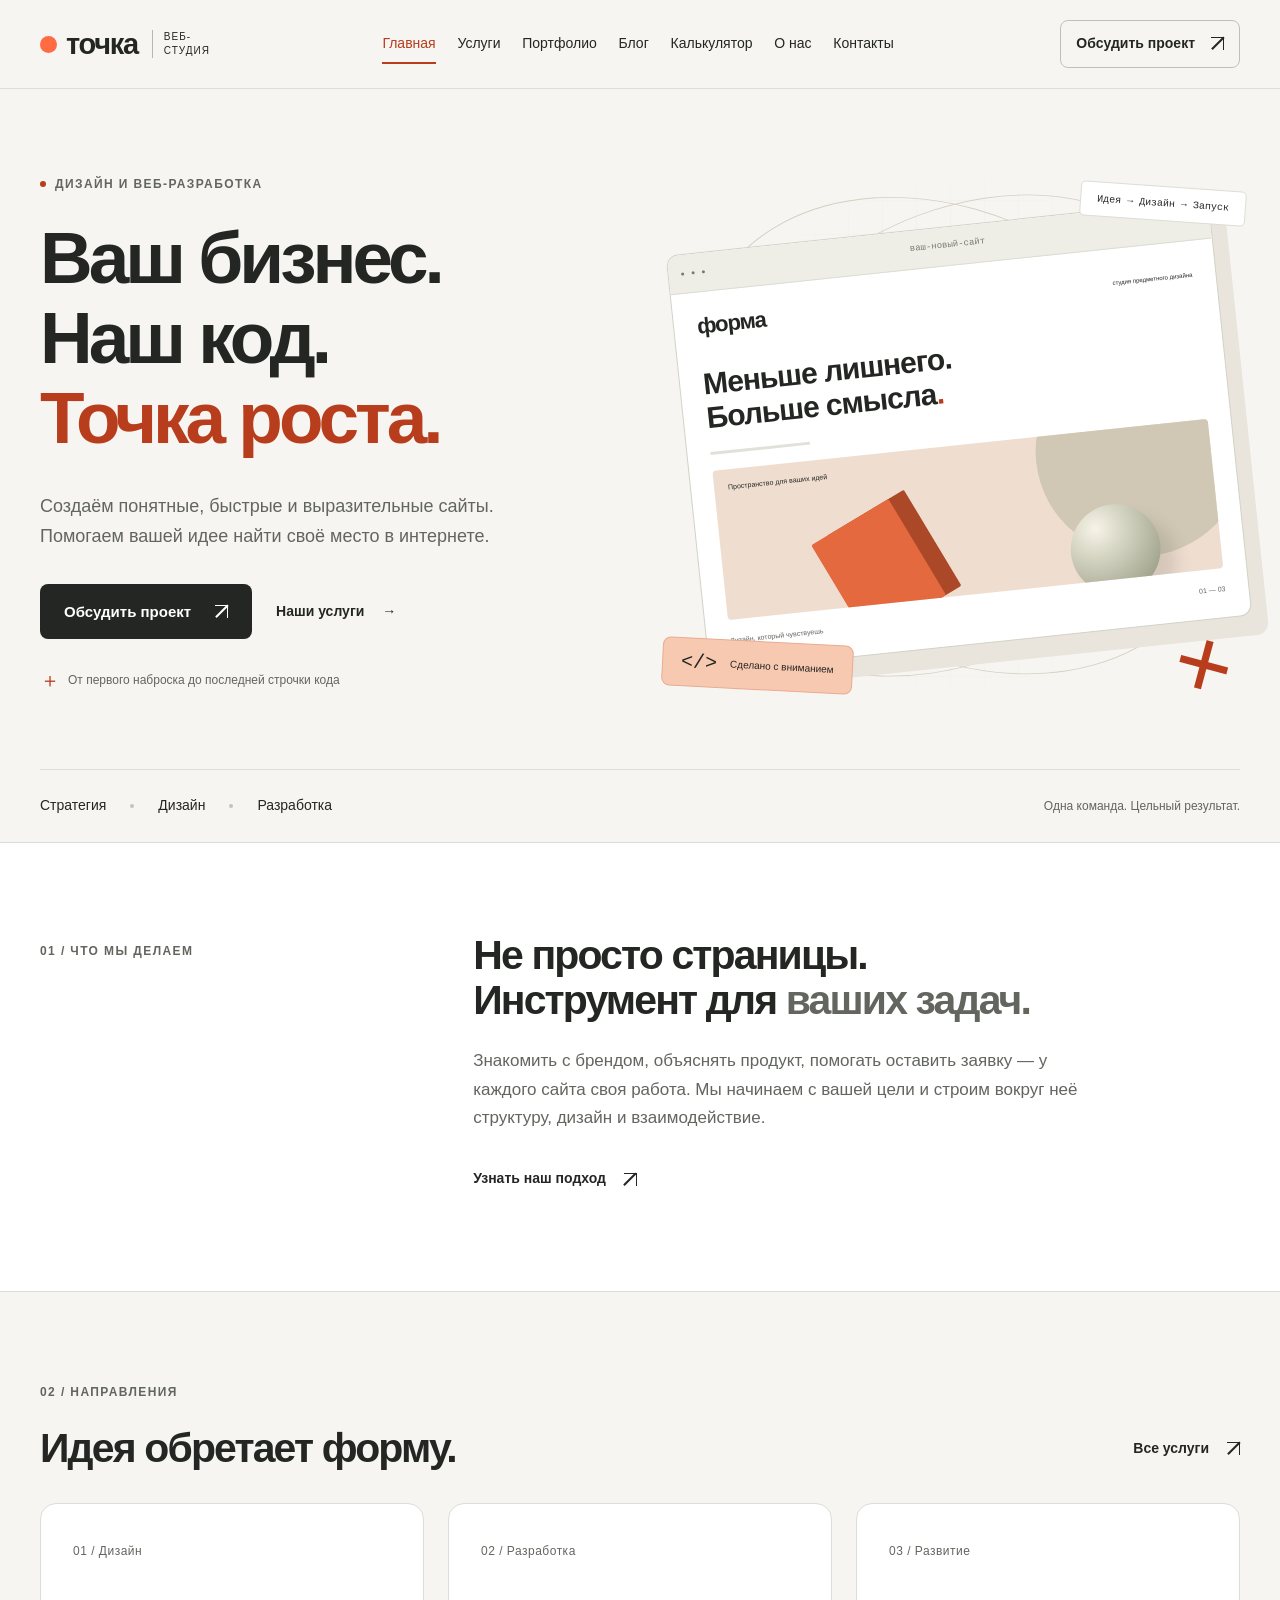
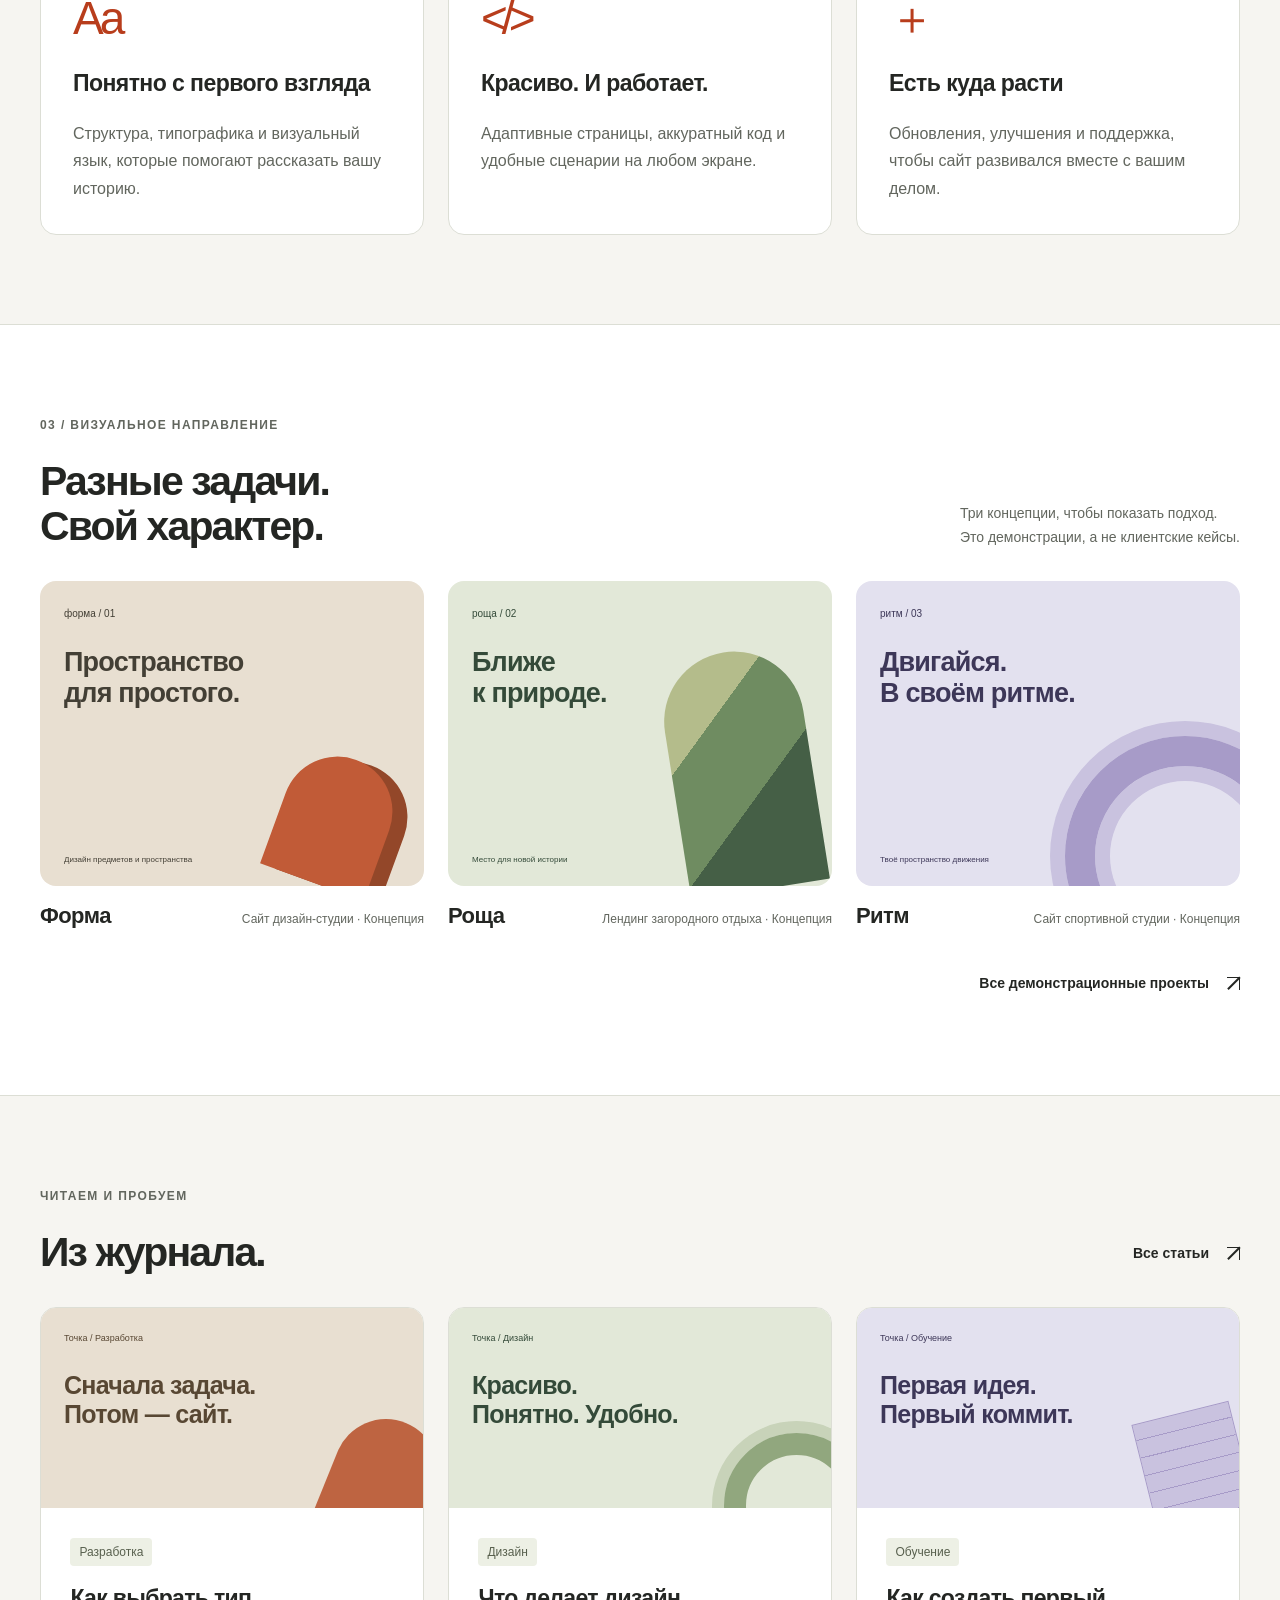
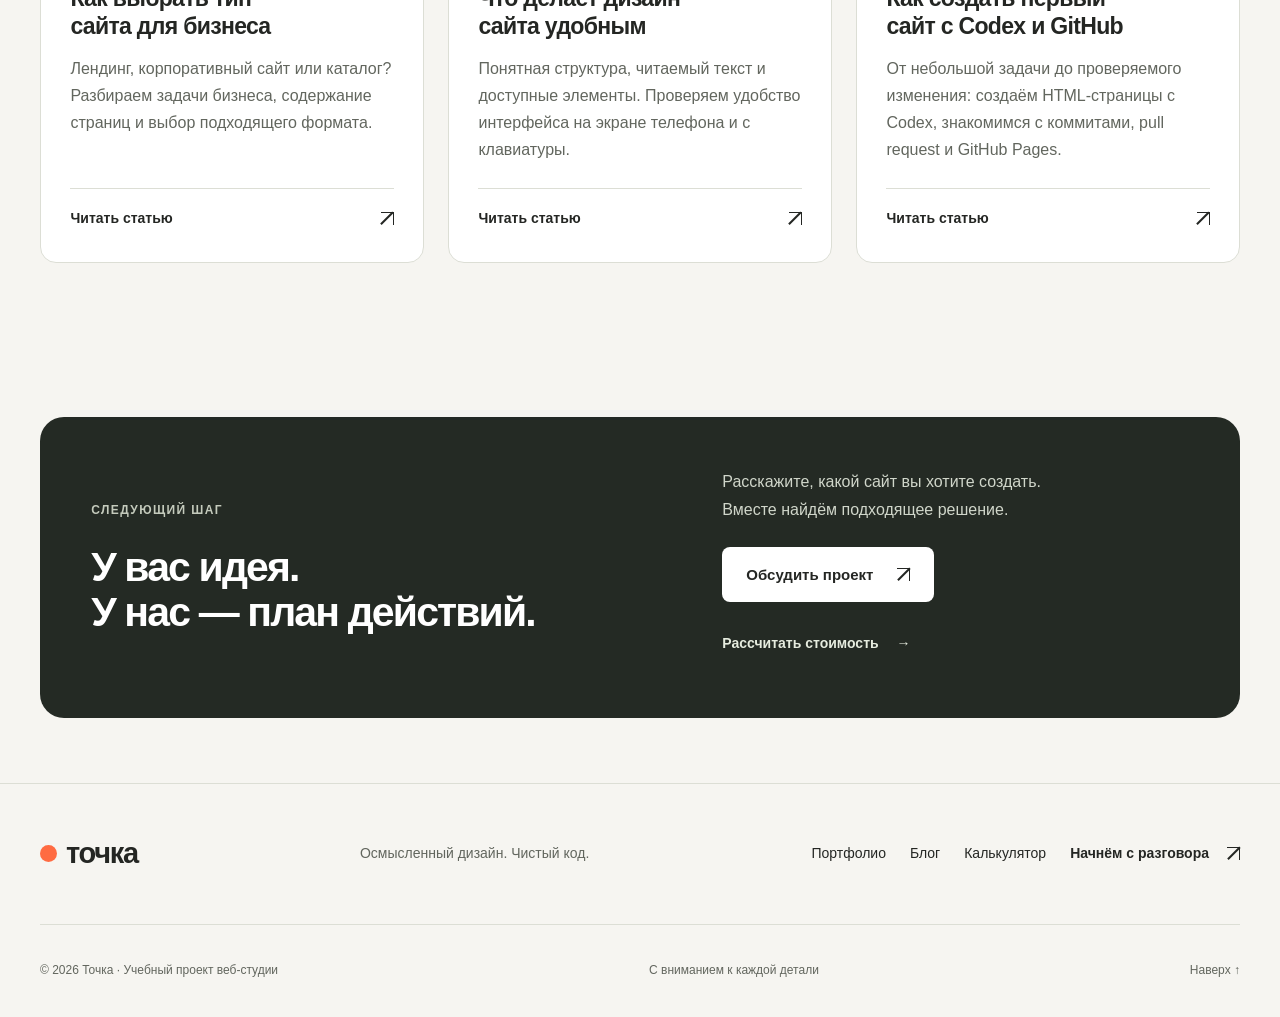
==== commit c9094303: "Refresh Tochka typography, responsive layouts and accessible motion" ====
--- a/index.html
+++ b/index.html
@@ -12,8 +12,8 @@
     <meta property="og:description" content="Веб-студия Точка: продуманный дизайн, разработка сайтов и поддержка. От идеи и структуры до готового сайта.">
     <title>Точка — сайты, которые работают на ваш бизнес</title>
     <link rel="icon" href="./favicon.svg" type="image/svg+xml">
-    <link rel="stylesheet" href="./styles.css">
-    <script src="./script.js" defer></script>
+    <link rel="stylesheet" href="./styles.css?v=20261109-ui">
+    <script src="./script.js?v=20261109-ui" defer></script>
   </head>
   <body id="top">
     <a class="skip-link" href="#main">Перейти к содержимому</a>
--- a/styles.css
+++ b/styles.css
@@ -1,13 +1,49 @@
-/* Общая тема: цвета всех страниц меняются здесь. */
-:root { --bg: #f6f5f1; --white: #fff; --ink: #242623; --muted: #686b64; --line: #dcded5; --accent: #b83d1c; --orange: #ff6b42; --radius: 14px; }
+/* Общие токены: меняйте тему и ритм всех страниц в одном месте. */
+:root {
+  --bg: #f6f5f1;
+  --white: #fff;
+  --ink: #242623;
+  --muted: #62665e;
+  --line: #dcded5;
+  --accent: #b83d1c;
+  --orange: #ff6b42;
+  --surface-soft: #eeeee6;
+  --line-active: #bb8d74;
+  --space-1: 4px;
+  --space-2: 8px;
+  --space-3: 12px;
+  --space-4: 16px;
+  --space-5: 24px;
+  --space-6: 32px;
+  --space-7: 48px;
+  --space-8: 64px;
+  --section-space: clamp(56px, 7vw, 104px);
+  --page-gutter: clamp(20px, 3.1vw, 48px);
+  --radius-sm: 8px;
+  --radius: 16px;
+  --radius-lg: 24px;
+  --font-display: clamp(44px, 5.7vw, 82px);
+  --font-page: clamp(38px, 5vw, 72px);
+  --font-section: clamp(30px, 3.2vw, 46px);
+  --font-card: clamp(22px, 1.8vw, 26px);
+  --font-body: 17px;
+  --font-ui: 14px;
+  --font-caption: 12px;
+  --header-height: 88px;
+  --motion-duration: 200ms;
+  --motion-reveal-duration: 240ms;
+  --motion-book-duration: 180ms;
+  --motion-ease: cubic-bezier(.2, .65, .3, 1);
+  --shadow-card: 0 12px 32px #2426230a;
+}
 * { box-sizing: border-box; }
-html { scroll-behavior: smooth; scroll-padding-top: 100px; }
-body { margin: 0; color: var(--ink); background: var(--bg); font: 16px/1.7 -apple-system, BlinkMacSystemFont, "Segoe UI", Arial, sans-serif; }
-h1, h2, h3, p { margin: 0 0 20px; }
-h1, h2, h3 { line-height: 1.13; font-weight: 600; }
-h1 { font-size: clamp(46px, 5.6vw, 78px); letter-spacing: -3.6px; }
-h2 { font-size: clamp(30px, 3.1vw, 43px); letter-spacing: -1.6px; }
-h3 { font-size: 21px; letter-spacing: -.65px; }
+html { scroll-behavior: smooth; scroll-padding-top: calc(var(--header-height) + var(--space-5)); }
+body { margin: 0; color: var(--ink); background: var(--bg); font: var(--font-body)/1.7 -apple-system, BlinkMacSystemFont, "Segoe UI", Arial, sans-serif; text-rendering: optimizeLegibility; }
+h1, h2, h3, p { margin: 0 0 var(--space-5); }
+h1, h2, h3 { line-height: 1.1; font-weight: 650; overflow-wrap: break-word; text-wrap: balance; }
+h1 { font-size: var(--font-display); letter-spacing: -.055em; }
+h2 { font-size: var(--font-section); letter-spacing: -.045em; }
+h3 { font-size: var(--font-card); letter-spacing: -.025em; }
 a { color: inherit; text-decoration: none; }
 button, input, textarea { font: inherit; }
 button, a, summary { -webkit-tap-highlight-color: transparent; }
@@ -17,43 +53,42 @@
 input:focus-visible, textarea:focus-visible { outline-offset: 2px; }
 ::selection { background: #ffd4c5; color: var(--ink); }
 [hidden] { display: none !important; }
-.container { width: min(1200px, calc(100% - 80px)); margin-inline: auto; }
-.section { padding-block: 90px; }
+.container { width: min(1200px, calc(100% - var(--page-gutter) * 2)); margin-inline: auto; }
+.section { padding-block: var(--section-space); }
 .section-white { background: var(--white); border-block: 1px solid var(--line); }
 .accent { color: var(--accent); }
-.muted-text { color: #7a7d74; }
+.muted-text { color: var(--muted); }
 .sr-only { position: absolute; width: 1px; height: 1px; padding: 0; margin: -1px; overflow: hidden; clip-path: inset(50%); white-space: nowrap; border: 0; }
 .skip-link { position: fixed; left: 12px; top: 12px; padding: 10px 18px; color: white; background: var(--ink); z-index: 100; transform: translateY(-160%); }
 .skip-link:focus { transform: translateY(0); }
 .site-header { position: sticky; top: 0; background: rgba(246,245,241,.97); border-bottom: 1px solid var(--line); z-index: 30; }
-.header-inner { display: flex; align-items: center; justify-content: space-between; gap: 24px; min-height: 88px; }
+.header-inner { display: flex; align-items: center; justify-content: space-between; gap: 24px; min-height: var(--header-height); }
 .brand { display: inline-flex; align-items: center; gap: 9px; font-size: 29px; font-weight: 750; letter-spacing: -1.3px; white-space: nowrap; line-height: 1; }
 .brand-dot { width: 17px; height: 17px; border-radius: 50%; background: var(--orange); flex-shrink: 0; }
-.brand-caption { display: block; max-width: 55px; font-size: 9px; font-weight: 450; text-transform: uppercase; letter-spacing: 1px; line-height: 1.4; white-space: normal; border-left: 1px solid #b6b9ae; padding-left: 11px; margin-left: 5px; }
-.main-nav { display: flex; gap: 30px; align-items: center; font-size: 13px; }
-.main-nav a { position: relative; padding-block: 12px; }
+.brand-caption { display: block; max-width: 64px; font-size: 10px; font-weight: 450; text-transform: uppercase; letter-spacing: 1px; line-height: 1.4; white-space: normal; border-left: 1px solid #b6b9ae; padding-left: 11px; margin-left: 5px; }
+.main-nav { display: flex; gap: clamp(16px, 1.7vw, 26px); align-items: center; font-size: var(--font-ui); }
+.main-nav a { position: relative; padding-block: 12px; min-height: 44px; display: inline-flex; align-items: center; }
 .main-nav a:hover, .main-nav a[aria-current] { color: var(--accent); }
 .main-nav a[aria-current]::after { content: ""; position: absolute; bottom: 4px; left: 0; right: 0; height: 2px; background: var(--accent); }
-.header-cta { display: flex; gap: 22px; align-items: center; font-size: 12px; font-weight: 600; border: 1px solid #bdc1b6; border-radius: 7px; padding: 11px 15px; }
+.header-cta { display: flex; gap: var(--space-4); align-items: center; font-size: var(--font-ui); font-weight: 600; border: 1px solid #bdc1b6; border-radius: var(--radius-sm); padding: 11px 15px; min-height: 46px; white-space: nowrap; }
 .header-cta:hover { background: white; }
 .menu-toggle { display: none; }
 .arrow { position: relative; display: inline-block; width: 13px; height: 13px; border-top: 1.5px solid currentColor; border-right: 1.5px solid currentColor; flex-shrink: 0; }
 .arrow::after { content: ""; position: absolute; right: -1px; top: -1px; width: 1.5px; height: 17px; background: currentColor; transform: rotate(45deg); transform-origin: top center; }
-.eyebrow { display: flex; gap: 9px; align-items: center; color: var(--muted); font-size: 10px; font-weight: 650; letter-spacing: 1.6px; text-transform: uppercase; margin-bottom: 25px; }
+.eyebrow { display: flex; gap: 9px; align-items: center; color: var(--muted); font-size: var(--font-caption); font-weight: 650; letter-spacing: 1.4px; text-transform: uppercase; margin-bottom: var(--space-5); }
 .tiny-dot { width: 6px; height: 6px; border-radius: 50%; background: var(--accent); }
-.hero { padding-top: 70px; padding-bottom: 0; overflow: hidden; }
-.hero-grid { display: grid; grid-template-columns: 1fr 1fr; align-items: center; gap: 55px; padding-bottom: 68px; }
-.hero-description { max-width: 410px; color: var(--muted); font-size: 16px; margin-block: 26px 30px; }
-.actions { display: flex; align-items: center; flex-wrap: wrap; gap: 25px; }
-.button { display: inline-flex; justify-content: center; align-items: center; gap: 35px; padding: 15px 24px; border: 0; border-radius: 7px; font-size: 13px; font-weight: 600; transition: background .2s, transform .2s; }
-.button:hover { transform: translateY(-2px); }
+.hero { padding-top: clamp(48px, 6vw, 88px); padding-bottom: 0; overflow: clip; }
+.hero-grid { display: grid; grid-template-columns: minmax(0, 1.05fr) minmax(0, 1fr); align-items: center; gap: var(--space-7); padding-bottom: var(--space-8); }
+.hero-description { max-width: 460px; color: var(--muted); font-size: 18px; margin-block: var(--space-6); }
+.actions { display: flex; align-items: center; flex-wrap: wrap; gap: var(--space-5); }
+.button { display: inline-flex; justify-content: center; align-items: center; gap: var(--space-5); padding: 15px 24px; border: 0; border-radius: var(--radius-sm); font-size: 15px; font-weight: 600; transition: background var(--motion-duration) var(--motion-ease), box-shadow var(--motion-duration) var(--motion-ease), transform var(--motion-duration) var(--motion-ease); min-height: 52px; }
 .button-dark { color: white; background: var(--ink); }
 .button-dark:hover { background: #454a41; }
 .button-light { color: var(--ink); background: #fff; }
 .button-light:hover { background: #fff0e5; }
-.text-link { display: inline-flex; gap: 18px; align-items: center; font-size: 13px; font-weight: 550; }
+.text-link { display: inline-flex; gap: 18px; align-items: center; font-size: var(--font-ui); font-weight: 550; min-height: 44px; }
 .text-link:hover { color: var(--accent); }
-.hero-footnote { display: flex; align-items: center; gap: 8px; color: var(--muted); font-size: 10px; margin-top: 32px; margin-bottom: 0; }
+.hero-footnote { display: flex; align-items: center; gap: 8px; color: var(--muted); font-size: var(--font-caption); margin-top: var(--space-5); margin-bottom: 0; }
 .hero-footnote > span { color: var(--accent); font-size: 20px; }
 .hero-art { position: relative; isolation: isolate; min-width: 0; padding: 60px 8px; }
 .art-grid { position: absolute; inset: 0; background-image: linear-gradient(#d9dcd26b 1px, transparent 1px), linear-gradient(90deg, #d9dcd26b 1px, transparent 1px); background-size: 34px 34px; mask-image: radial-gradient(ellipse, black 30%, transparent 70%); z-index: -1; }
@@ -79,23 +114,23 @@
 .art-sticker { position: absolute; bottom: 15px; left: -16px; display: flex; gap: 13px; align-items: center; background: #f8c9b1; padding: 12px 18px; border: 1px solid #e7ac91; border-radius: 8px; font-size: 10px; transform: rotate(3deg); }
 .art-sticker > span { font: 20px monospace; }
 .art-cross { position: absolute; bottom: -8px; right: 7px; font: 100px/1 Arial, sans-serif; font-weight: 300; color: var(--accent); transform: rotate(15deg); }
-.hero-strip { display: flex; align-items: center; gap: 28px; padding-block: 24px; border-top: 1px solid var(--line); font-size: 12px; }
+.hero-strip { display: flex; align-items: center; gap: var(--space-5); padding-block: 24px; border-top: 1px solid var(--line); font-size: var(--font-ui); }
 .hero-strip > i { width: 4px; height: 4px; background: #c2c5b9; border-radius: 50%; }
-.hero-strip p { margin: 0 0 0 auto; font-size: 11px; color: var(--muted); }
-.intro-grid { display: grid; grid-template-columns: .65fr 1.35fr; gap: 70px; }
+.hero-strip p { margin: 0 0 0 auto; font-size: var(--font-caption); color: var(--muted); }
+.intro-grid { display: grid; grid-template-columns: minmax(0, .65fr) minmax(0, 1.35fr); gap: var(--space-8); }
 .section-label { padding-top: 8px; align-self: start; }
-.intro-text { color: var(--muted); max-width: 570px; margin-block: 25px; font-size: 15px; }
-.section-heading { display: flex; align-items: end; justify-content: space-between; gap: 35px; margin-bottom: 35px; }
+.intro-text { color: var(--muted); max-width: 620px; margin-block: var(--space-5); font-size: var(--font-body); }
+.section-heading { display: flex; align-items: end; justify-content: space-between; gap: 35px; margin-bottom: var(--space-6); }
 .section-heading h2 { margin: 0; }
-.section-heading > p { color: var(--muted); font-size: 12px; margin: 0; }
-.feature-grid, .concept-grid { display: grid; grid-template-columns: repeat(3, minmax(0, 1fr)); gap: 22px; }
-.feature-card { background: var(--white); border: 1px solid var(--line); border-radius: var(--radius); padding: 28px; }
-.card-number { font-size: 10px; color: var(--muted); letter-spacing: .5px; }
+.section-heading > p { color: var(--muted); font-size: var(--font-ui); margin: 0; }
+.feature-grid, .concept-grid { display: grid; grid-template-columns: repeat(3, minmax(0, 1fr)); gap: var(--space-5); }
+.feature-card { background: var(--white); border: 1px solid var(--line); border-radius: var(--radius); padding: var(--space-6); }
+.card-number { font-size: var(--font-caption); color: var(--muted); letter-spacing: .5px; }
 .feature-symbol { color: var(--accent); font-size: 46px; line-height: 1; letter-spacing: -4px; padding-block: 30px; }
 .code-symbol { letter-spacing: -6px; }
-.feature-card h3 { font-size: 19px; }
-.feature-card p { font-size: 13px; color: var(--muted); margin: 0; }
-.concept-art { position: relative; height: 305px; overflow: hidden; padding: 24px; border-radius: 9px; }
+.feature-card h3 { font-size: var(--font-card); }
+.feature-card p { font-size: 16px; color: var(--muted); margin: 0; }
+.concept-art { position: relative; height: 305px; overflow: hidden; padding: 24px; border-radius: var(--radius); }
 .concept-art > span { display: block; position: relative; z-index: 2; font-size: 10px; }
 .concept-art > strong { display: block; position: relative; z-index: 2; font-size: 27px; line-height: 1.15; letter-spacing: -.8px; margin-top: 25px; }
 .concept-art > small { position: absolute; left: 24px; bottom: 20px; z-index: 2; font-size: 8px; }
@@ -106,110 +141,110 @@
 .concept-pulse { background: #e3e1ef; color: #3d3758; }
 .pulse-rings { position: absolute; width: 240px; height: 240px; right: -65px; bottom: -90px; border: 30px solid #a79bc8; border-radius: 50%; box-shadow: 0 0 0 15px #c9c2df, inset 0 0 0 15px #c9c2df; }
 .concept-caption { display: flex; flex-wrap: wrap; align-items: baseline; justify-content: space-between; gap: 8px; margin-top: 18px; }
-.concept-caption h3 { font-size: 17px; margin: 0; }
-.concept-caption span { font-size: 9px; color: var(--muted); }
+.concept-caption h3 { font-size: 22px; margin: 0; }
+.concept-caption span { font-size: var(--font-caption); color: var(--muted); }
 .cta-section { padding-block: 65px; }
-.cta-panel { display: grid; grid-template-columns: 1.25fr 1fr; align-items: center; gap: 60px; background: #242a24; color: #fff; padding: 50px; border-radius: var(--radius); }
+.cta-panel { display: grid; grid-template-columns: minmax(0, 1.25fr) minmax(0, 1fr); align-items: center; gap: var(--space-7); background: #242a24; color: #fff; padding: clamp(28px, 4vw, 56px); border-radius: var(--radius-lg); }
 .cta-panel .eyebrow { color: #c4cabc; }
 .cta-panel h2 { margin: 0; }
-.cta-panel p:not(.eyebrow) { color: #d0d6ca; font-size: 13px; }
+.cta-panel p:not(.eyebrow) { color: #d0d6ca; font-size: 16px; }
 .site-footer { border-top: 1px solid var(--line); }
-.footer-top { display: flex; align-items: center; justify-content: space-between; gap: 25px; padding-block: 35px; }
-.footer-top p { color: var(--muted); font-size: 12px; margin: 0; }
-.footer-bottom { display: flex; gap: 20px; justify-content: space-between; align-items: center; border-top: 1px solid var(--line); padding-block: 19px; font-size: 10px; color: var(--muted); }
+.footer-top { display: flex; align-items: center; justify-content: space-between; gap: var(--space-5); padding-block: var(--space-7); }
+.footer-top p { color: var(--muted); font-size: var(--font-ui); margin: 0; }
+.footer-bottom { display: flex; gap: 20px; justify-content: space-between; align-items: center; border-top: 1px solid var(--line); padding-block: var(--space-5); font-size: var(--font-caption); color: var(--muted); }
 .footer-bottom p { margin: 0; }
-.page-intro { padding-block: 70px 45px; border-bottom: 1px solid var(--line); }
-.page-intro h1 { font-size: clamp(40px, 5.1vw, 68px); }
+.page-intro { padding-block: clamp(48px, 6vw, 88px) var(--space-7); border-bottom: 1px solid var(--line); }
+.page-intro h1 { font-size: var(--font-page); }
 .intro-bottom { display: flex; justify-content: space-between; align-items: end; gap: 30px; margin-top: 30px; }
-.intro-bottom p { font-size: 15px; color: var(--muted); margin: 0; }
-.small-label { font-size: 10px; color: var(--muted); }
+.intro-bottom p { font-size: var(--font-body); color: var(--muted); margin: 0; max-width: 740px; }
+.small-label { font-size: var(--font-caption); color: var(--muted); }
 .services-section { padding-block: 45px 65px; }
-.services-grid { display: grid; grid-template-columns: repeat(3, minmax(0, 1fr)); gap: 22px; }
-.service-card { display: flex; flex-direction: column; padding: 28px; border: 1px solid var(--line); border-radius: var(--radius); background: white; }
+.services-grid { display: grid; grid-template-columns: repeat(3, minmax(0, 1fr)); gap: var(--space-5); }
+.service-card { display: flex; flex-direction: column; padding: var(--space-6); border: 1px solid var(--line); border-radius: var(--radius); background: white; }
 .service-top { display: flex; justify-content: space-between; align-items: center; margin-bottom: 36px; }
 .service-icon { display: inline-grid; place-content: center; width: 40px; height: 40px; background: #f6eee7; color: var(--accent); border-radius: 9px; font: 21px/1.1 monospace; }
-.service-card h2 { font-size: 23px; letter-spacing: -.6px; margin-bottom: 15px; }
-.service-card > p { font-size: 13px; color: var(--muted); }
-.service-card .service-includes { font-size: 10px; margin-top: auto; margin-bottom: 20px; }
+.service-card h2 { font-size: var(--font-card); letter-spacing: -.6px; margin-bottom: 15px; }
+.service-card > p { font-size: 16px; color: var(--muted); }
+.service-card .service-includes { font-size: var(--font-caption); margin-top: auto; margin-bottom: 20px; }
 .service-bottom { display: flex; align-items: center; justify-content: space-between; gap: 12px; border-top: 1px solid var(--line); padding-top: 20px; }
-.service-bottom strong { font-size: 19px; font-weight: 600; }
+.service-bottom strong { font-size: 22px; font-weight: 600; }
 .service-bottom a { display: inline-grid; place-content: center; width: 44px; height: 44px; border-radius: 50%; background: var(--bg); }
 .service-bottom a:hover { background: #ffdfd2; }
-.price-note { max-width: 830px; color: var(--muted); font-size: 12px; margin-top: 25px; margin-bottom: 0; }
+.price-note { max-width: 830px; color: var(--muted); font-size: var(--font-ui); margin-top: 25px; margin-bottom: 0; }
 .process-grid { display: grid; grid-template-columns: repeat(4, minmax(0, 1fr)); gap: 30px; margin: 0; padding: 0; list-style: none; }
 .process-grid li { border-top: 1px solid var(--line); padding-top: 22px; }
 .process-grid li > span { color: var(--accent); font: 12px monospace; }
 .process-grid h3 { margin-block: 27px 12px; font-size: 19px; }
-.process-grid p { color: var(--muted); font-size: 13px; margin: 0; }
+.process-grid p { color: var(--muted); font-size: 16px; margin: 0; }
 .process-three { grid-template-columns: repeat(3, minmax(0, 1fr)); }
 .faq-layout { display: grid; grid-template-columns: .8fr 1.2fr; gap: 65px; }
 .faq-list details { border-top: 1px solid var(--line); }
 .faq-list details:last-child { border-bottom: 1px solid var(--line); }
-summary { display: flex; align-items: center; justify-content: space-between; gap: 25px; cursor: pointer; list-style: none; padding-block: 22px; font-size: 15px; font-weight: 550; }
+summary { display: flex; align-items: center; justify-content: space-between; gap: 25px; cursor: pointer; list-style: none; padding-block: 22px; font-size: 17px; font-weight: 550; }
 summary::-webkit-details-marker { display: none; }
-summary > span { font-size: 24px; font-weight: 400; color: var(--accent); transition: transform .2s; }
+summary > span { font-size: 24px; font-weight: 400; color: var(--accent); transition: transform var(--motion-duration) var(--motion-ease); }
 details[open] summary > span { transform: rotate(45deg); }
-details p { color: var(--muted); font-size: 13px; padding-right: 30px; }
+details p { color: var(--muted); font-size: 16px; padding-right: 30px; }
 .about-story { padding-top: 55px; }
-.story-grid { display: grid; grid-template-columns: 1fr 1fr; align-items: center; gap: 80px; }
+.story-grid { display: grid; grid-template-columns: minmax(0, 1fr) minmax(0, 1fr); align-items: center; gap: var(--space-8); }
 .about-poster { position: relative; isolation: isolate; overflow: hidden; background: #e7e3d9; border-radius: var(--radius); padding: 38px; min-height: 420px; display: flex; flex-direction: column; }
 .about-poster > span { font-size: 10px; }
 .about-poster strong { font-size: clamp(40px, 4.7vw, 64px); letter-spacing: -3px; line-height: 1.13; margin-block: 40px; }
 .about-poster strong > span { color: var(--accent); }
 .about-poster small { margin-top: auto; font-size: 11px; }
 .poster-orbit { position: absolute; width: 420px; height: 420px; right: -270px; top: 30px; border: 35px solid #d0c7b3; border-radius: 50%; box-shadow: 0 0 0 25px #ded5c4; z-index: -1; }
-.story-copy p { color: var(--muted); font-size: 14px; }
-.story-copy .lead { font-size: 18px; color: var(--ink); }
+.story-copy p { color: var(--muted); font-size: var(--font-body); }
+.story-copy .lead { font-size: 21px; color: var(--ink); }
 .values-grid { display: grid; grid-template-columns: repeat(4, minmax(0, 1fr)); gap: 28px; }
 .values-grid article { border-top: 1px solid var(--line); padding-top: 20px; }
 .values-grid h3 { font-size: 19px; margin-block: 30px 15px; }
-.values-grid p { font-size: 13px; color: var(--muted); margin: 0; }
+.values-grid p { font-size: 16px; color: var(--muted); margin: 0; }
 .together-panel { max-width: 850px; text-align: center; }
 .together-panel .eyebrow { justify-content: center; }
-.together-panel > p:not(.eyebrow) { max-width: 620px; margin: 25px auto; font-size: 15px; color: var(--muted); }
+.together-panel > p:not(.eyebrow) { max-width: 620px; margin: 25px auto; font-size: var(--font-body); color: var(--muted); }
 .contact-section { padding-top: 50px; }
-.contact-grid { display: grid; grid-template-columns: .8fr 1.2fr; gap: 70px; align-items: start; }
-.contact-info > p:not(.eyebrow) { color: var(--muted); max-width: 320px; font-size: 14px; }
+.contact-grid { display: grid; grid-template-columns: minmax(0, .8fr) minmax(0, 1.2fr); gap: var(--space-8); align-items: start; }
+.contact-info > p:not(.eyebrow) { color: var(--muted); max-width: 320px; font-size: var(--font-body); }
 .contact-detail { border-top: 1px solid var(--line); padding-block: 20px; }
-.contact-detail > span { display: block; color: var(--muted); font-size: 10px; text-transform: uppercase; letter-spacing: 1px; margin-bottom: 7px; }
-.contact-detail > a { font-size: 23px; letter-spacing: -.7px; }
+.contact-detail > span { display: block; color: var(--muted); font-size: var(--font-caption); text-transform: uppercase; letter-spacing: 1px; margin-bottom: 7px; }
+.contact-detail > a { font-size: 23px; letter-spacing: -.7px; overflow-wrap: anywhere; display: inline-flex; align-items: center; min-height: 44px; }
 .contact-detail > a:hover { color: var(--accent); }
-.contact-detail > small { display: block; color: var(--muted); font-size: 10px; margin-top: 4px; }
-.contact-detail p { font-size: 14px; margin: 0; }
+.contact-detail > small { display: block; color: var(--muted); font-size: var(--font-caption); margin-top: 4px; }
+.contact-detail p { font-size: 16px; margin: 0; }
 .contact-tip { display: flex; gap: 18px; background: #eaece2; padding: 20px; border-radius: 10px; }
 .contact-tip > span { color: var(--accent); font-size: 22px; }
-.contact-tip p { color: #58604e; font-size: 12px; margin: 0; }
-.form-panel { background: white; padding: 34px; border: 1px solid var(--line); border-radius: var(--radius); }
+.contact-tip p { color: #58604e; font-size: var(--font-ui); margin: 0; }
+.form-panel { background: white; padding: var(--space-6); border: 1px solid var(--line); border-radius: var(--radius); }
 .form-panel h2 { font-size: 26px; letter-spacing: -.8px; margin-bottom: 10px; }
-.form-intro { color: var(--muted); font-size: 11px; margin-bottom: 25px; }
+.form-intro { color: var(--muted); font-size: var(--font-ui); margin-bottom: 25px; }
 .form-row { display: grid; grid-template-columns: 1fr 1fr; gap: 18px; }
 .field { margin-bottom: 20px; min-width: 0; }
-.field label { display: block; font-size: 12px; font-weight: 600; margin-bottom: 8px; }
+.field label { display: block; font-size: var(--font-ui); font-weight: 600; margin-bottom: 8px; }
 .field label > span { color: var(--accent); }
-input, textarea { display: block; width: 100%; min-width: 0; color: var(--ink); background: #fafaf7; border: 1px solid #cfd2c7; border-radius: 6px; padding: 12px; font-size: 13px; }
-textarea { resize: vertical; min-height: 130px; }
+input, textarea { display: block; width: 100%; min-width: 0; color: var(--ink); background: #fafaf7; border: 1px solid #cfd2c7; border-radius: var(--radius-sm); padding: 12px; font-size: 16px; }
+textarea { resize: vertical; min-height: 180px; }
 input::placeholder, textarea::placeholder { color: #74796e; opacity: 1; }
-.form-note { color: var(--muted); font-size: 11px; }
-.form-status { color: var(--accent); font-size: 12px; margin-top: 18px; margin-bottom: 0; }
+.form-note { color: var(--muted); font-size: var(--font-caption); }
+.form-status { color: var(--accent); font-size: var(--font-ui); margin-top: 18px; margin-bottom: 0; }
 .form-status:empty { display: none; }
 
 /* Портфолио переиспользует палитру, иллюстрации и кнопки основного сайта. */
-.footer-links { display: flex; align-items: center; gap: 25px; font-size: 12px; }
+.footer-links { display: flex; align-items: center; gap: var(--space-5); font-size: var(--font-ui); flex-wrap: wrap; }
 .footer-links > a:hover, .footer-links > a[aria-current] { color: var(--accent); }
 .footer-links > a[aria-current] { text-decoration: underline; text-underline-offset: 6px; }
 .portfolio-home-link { display: flex; justify-content: flex-end; margin-top: 32px; }
 .portfolio-section { padding-top: 38px; padding-bottom: 25px; }
 .portfolio-notice { display: flex; align-items: start; gap: 15px; padding: 19px 23px; margin-bottom: 30px; background: #eaece2; border-radius: 9px; }
 .portfolio-notice-mark { color: var(--accent); font-size: 24px; line-height: 1.4; }
-.portfolio-notice p { max-width: 890px; margin: 0; color: #58604e; font-size: 12px; }
+.portfolio-notice p { max-width: 890px; margin: 0; color: #58604e; font-size: var(--font-ui); }
 .portfolio-notice strong { color: var(--ink); font-weight: 600; }
 .portfolio-toolbar { display: flex; align-items: center; flex-wrap: wrap; justify-content: space-between; gap: 16px 24px; margin-bottom: 28px; }
 .portfolio-filters { display: flex; flex-wrap: wrap; gap: 8px; }
-.portfolio-filters button { min-height: 44px; padding: 10px 17px; color: var(--ink); background: transparent; border: 1px solid #c8cdc0; border-radius: 6px; font-size: 12px; transition: background .2s, color .2s; }
+.portfolio-filters button { min-height: 44px; padding: 10px 17px; color: var(--ink); background: transparent; border: 1px solid #c8cdc0; border-radius: var(--radius-sm); font-size: var(--font-ui); transition: background var(--motion-duration), color var(--motion-duration); }
 .portfolio-filters button:hover { background: #eaece2; }
 .portfolio-filters button[aria-pressed="true"] { background: var(--ink); border-color: var(--ink); color: white; }
-.portfolio-status { color: var(--muted); font-size: 10px; margin: 0; }
-.portfolio-fallback { color: var(--muted); font-size: 12px; }
+.portfolio-status { color: var(--muted); font-size: var(--font-ui); margin: 0; }
+.portfolio-fallback { color: var(--muted); font-size: var(--font-ui); }
 .portfolio-grid { display: grid; grid-template-columns: repeat(2, minmax(0, 1fr)); gap: 28px; align-items: stretch; }
 .portfolio-card { min-width: 0; display: flex; flex-direction: column; border: 1px solid var(--line); border-radius: var(--radius); background: white; overflow: hidden; }
 .portfolio-card .concept-art { height: 320px; flex-shrink: 0; border-radius: 0; padding: 30px; }
@@ -218,14 +253,14 @@
 .portfolio-card .concept-object { width: 135px; height: 150px; right: 60px; }
 .portfolio-card .grove-arch { width: 170px; height: 260px; right: 50px; }
 .portfolio-card .pulse-rings { width: 290px; height: 290px; right: -20px; }
-.portfolio-card-body { display: flex; flex-direction: column; flex: 1; padding: 25px 28px; }
-.portfolio-meta { display: flex; flex-wrap: wrap; align-items: center; gap: 9px 15px; font-size: 10px; color: var(--muted); margin-bottom: 18px; }
-.demo-badge { display: inline-block; background: #f0f2e9; color: #58604e; font-size: 9px; padding: 4px 8px; border-radius: 4px; }
+.portfolio-card-body { display: flex; flex-direction: column; flex: 1; padding: var(--space-6); }
+.portfolio-meta { display: flex; flex-wrap: wrap; align-items: center; gap: 9px 15px; font-size: var(--font-caption); color: var(--muted); margin-bottom: 18px; }
+.demo-badge { display: inline-block; background: #f0f2e9; color: #58604e; font-size: var(--font-caption); padding: 4px 8px; border-radius: 4px; }
 .portfolio-card h3 { font-size: 25px; margin-bottom: 13px; }
-.portfolio-card-body > p { font-size: 13px; color: var(--muted); margin-bottom: 18px; }
+.portfolio-card-body > p { font-size: 16px; color: var(--muted); margin-bottom: 18px; }
 .portfolio-tags { display: flex; flex-wrap: wrap; gap: 6px; list-style: none; padding: 0; margin: auto 0 22px; }
-.portfolio-tags li { padding: 4px 9px; border: 1px solid #e3e5db; border-radius: 4px; font-size: 10px; color: var(--muted); }
-.portfolio-project-link { display: flex; align-items: center; justify-content: space-between; gap: 14px; min-height: 44px; border-top: 1px solid var(--line); padding-top: 16px; font-size: 12px; font-weight: 550; }
+.portfolio-tags li { padding: 4px 9px; border: 1px solid #e3e5db; border-radius: 4px; font-size: var(--font-caption); color: var(--muted); }
+.portfolio-project-link { display: flex; align-items: center; justify-content: space-between; gap: 14px; min-height: 44px; border-top: 1px solid var(--line); padding-top: 16px; font-size: var(--font-ui); font-weight: 550; padding-block: var(--space-4) 0; }
 .portfolio-project-link:hover { color: var(--accent); }
 .concept-grain { background: #eddcca; color: #62402b; }
 .grain-cup { position: absolute; right: 65px; bottom: 35px; width: 115px; height: 130px; border-radius: 8px 8px 42px 42px; background: #b7653d; transform: rotate(-12deg); box-shadow: 5px 10px 0 #d3b79c; }
@@ -246,18 +281,18 @@
 .calculator-step { border: 0; padding: 0 0 30px; margin: 0 0 28px; min-width: 0; border-bottom: 1px solid var(--line); }
 .calculator-step legend { width: 100%; padding: 0; font-size: 21px; font-weight: 600; letter-spacing: -.5px; margin-bottom: 12px; }
 .calculator-step legend > span { display: inline-grid; place-items: center; width: 28px; height: 28px; margin-right: 10px; color: var(--accent); background: #f0e8df; border-radius: 50%; font: 11px monospace; vertical-align: 3px; }
-.calculator-step-note { color: var(--muted); font-size: 12px; margin-bottom: 20px; }
+.calculator-step-note { color: var(--muted); font-size: var(--font-ui); margin-bottom: 20px; }
 .project-options { display: grid; grid-template-columns: repeat(2, minmax(0, 1fr)); gap: 12px; }
 .project-option { position: relative; cursor: pointer; min-width: 0; }
 .project-option input { position: absolute; top: 21px; left: 17px; width: 16px; height: 16px; margin: 0; padding: 0; accent-color: var(--accent); }
 .project-choice { display: flex; flex-direction: column; gap: 5px; height: 100%; min-height: 120px; padding: 17px 15px 17px 44px; border: 1px solid #cfd2c7; border-radius: 9px; background: #fff; }
-.project-choice strong { font-size: 13px; font-weight: 600; line-height: 1.4; }
-.project-choice > span { font-size: 13px; color: var(--muted); }
-.project-choice small { font-size: 10px; color: var(--muted); line-height: 1.5; }
+.project-choice strong { font-size: 15px; font-weight: 600; line-height: 1.4; }
+.project-choice > span { font-size: 15px; color: var(--muted); }
+.project-choice small { font-size: var(--font-caption); color: var(--muted); line-height: 1.5; }
 .project-option input:checked + .project-choice { border-color: var(--accent); background: #fcf3ed; }
 .project-option input:focus-visible + .project-choice { outline: 3px solid var(--accent); outline-offset: 3px; }
 .pages-heading { display: flex; align-items: center; justify-content: space-between; margin-top: 8px; margin-bottom: 15px; }
-.pages-heading label { font-size: 14px; }
+.pages-heading label { font-size: 16px; }
 .pages-heading output { min-width: 45px; padding: 4px 12px; border: 1px solid var(--line); border-radius: 7px; text-align: center; font: 18px monospace; background: #fff; }
 .page-book { display: grid; justify-items: center; gap: 21px; padding: 21px 0 23px; }
 .book-spread { position: relative; width: min(290px, 88%); aspect-ratio: 1.8; perspective: 850px; isolation: isolate; }
@@ -282,60 +317,60 @@
 .book-leaf-back { transform: rotateY(180deg); border-radius: 7px 0 0 7px; background: linear-gradient(90deg, #fffaf0 80%, #e4d8c4); }
 .book-leaf-number { color: var(--accent); font-size: 43px; line-height: 1; letter-spacing: -2px; }
 .book-leaf-decoration { position: absolute; top: 25px; left: 23px; width: 38px; height: 48px; border-radius: 25px 25px 0 0; background: #e7b79b; transform: rotate(-12deg); }
-.book-hint { color: var(--muted); font-size: 10px; }
-#page-count { padding: 0; height: 26px; border: 0; background: transparent; accent-color: var(--accent); cursor: pointer; }
-.range-labels { display: flex; justify-content: space-between; font-size: 10px; color: var(--muted); margin-block: 9px 16px; }
+.book-hint { color: var(--muted); font-size: var(--font-caption); }
+#page-count { padding: 0; height: 44px; border: 0; background: transparent; accent-color: var(--accent); cursor: pointer; }
+.range-labels { display: flex; justify-content: space-between; font-size: var(--font-caption); color: var(--muted); margin-block: 9px 16px; }
 #pages-help { margin-bottom: 0; }
 .calculator-extras { display: grid; gap: 10px; }
-.calculator-extra { display: flex; align-items: start; gap: 13px; padding: 17px; border: 1px solid #cfd2c7; border-radius: 9px; background: #fff; cursor: pointer; }
+.calculator-extra { display: grid; grid-template-columns: 17px minmax(0, 1fr) auto; align-items: start; gap: 13px; padding: 17px; border: 1px solid #cfd2c7; border-radius: 9px; background: #fff; cursor: pointer; }
 .calculator-extra input { width: 17px; height: 17px; flex-shrink: 0; margin: 3px 0 0; padding: 0; accent-color: var(--accent); }
-.calculator-extra strong { display: block; font-size: 13px; font-weight: 550; }
-.calculator-extra small { display: block; color: var(--muted); font-size: 10px; margin-top: 4px; }
-.calculator-extra b { margin-left: auto; white-space: nowrap; font-size: 12px; font-weight: 550; }
-.calculator-reset { display: inline-flex; align-items: center; gap: 15px; color: var(--muted); background: transparent; border: 0; padding: 10px 0; font-size: 12px; }
+.calculator-extra strong { display: block; font-size: 15px; font-weight: 550; }
+.calculator-extra small { display: block; color: var(--muted); font-size: var(--font-caption); margin-top: 4px; }
+.calculator-extra b { margin-left: 0; white-space: nowrap; font-size: var(--font-ui); font-weight: 550; }
+.calculator-reset { display: inline-flex; align-items: center; gap: 15px; color: var(--muted); background: transparent; border: 0; padding: 10px 0; font-size: var(--font-ui); min-height: 44px; }
 .calculator-reset:hover { color: var(--accent); }
-.calculator-summary { position: sticky; top: 112px; min-width: 0; padding: 30px; border: 1px solid var(--line); border-radius: var(--radius); background: #fff; }
+.calculator-summary { position: sticky; top: calc(var(--header-height) + var(--space-5)); min-width: 0; padding: var(--space-6); border: 1px solid var(--line); border-radius: var(--radius); background: #fff; }
 .calculator-summary .eyebrow { margin-bottom: 18px; }
 .calculator-summary h2 { font-size: 27px; letter-spacing: -.9px; margin-bottom: 25px; }
 .estimate-breakdown { margin: 0; }
-.estimate-breakdown > div { display: flex; justify-content: space-between; align-items: start; gap: 20px; padding-block: 13px; border-bottom: 1px solid #e7e9e1; font-size: 12px; }
+.estimate-breakdown > div { display: flex; justify-content: space-between; align-items: start; gap: 20px; padding-block: 13px; border-bottom: 1px solid #e7e9e1; font-size: var(--font-ui); }
 .estimate-breakdown dt { color: var(--muted); }
 .estimate-breakdown dd { margin: 0; font-weight: 550; white-space: nowrap; }
 .estimate-total-block { padding-block: 26px 24px; }
-.estimate-total-block p { font-size: 11px; color: var(--muted); margin-bottom: 8px; }
+.estimate-total-block p { font-size: var(--font-ui); color: var(--muted); margin-bottom: 8px; }
 .estimate-total-block output { display: block; font-size: clamp(32px, 3.1vw, 45px); letter-spacing: -1.6px; font-weight: 600; line-height: 1.2; }
-.estimate-total-block > span { display: block; color: var(--muted); font-size: 10px; margin-top: 8px; }
+.estimate-total-block > span { display: block; color: var(--muted); font-size: var(--font-caption); margin-top: 8px; }
 .calculator-summary .button { width: 100%; justify-content: space-between; }
-.estimate-transfer-note { margin-block: 14px 20px; font-size: 11px; color: var(--muted); }
-.calculator-disclaimer { margin: 0; padding: 14px; font-size: 10px; color: #5f6458; background: #f0f2e9; border-radius: 7px; }
-.estimate-prefill-note { padding: 13px; font-size: 12px; color: #58604e; background: #f0f2e9; border-radius: 7px; }
-.calculator-promo { display: flex; align-items: center; justify-content: space-between; flex-wrap: wrap; gap: 24px; padding: 30px; border: 1px solid var(--line); border-radius: var(--radius); margin-top: 35px; background: #eaece2; }
+.estimate-transfer-note { margin-block: 14px 20px; font-size: var(--font-caption); color: var(--muted); }
+.calculator-disclaimer { margin: 0; padding: 14px; font-size: var(--font-caption); color: #5f6458; background: #f0f2e9; border-radius: 7px; }
+.estimate-prefill-note { padding: 13px; font-size: var(--font-ui); color: #58604e; background: #f0f2e9; border-radius: 7px; }
+.calculator-promo { display: flex; align-items: center; justify-content: space-between; flex-wrap: wrap; gap: 24px; padding: var(--space-6); border: 1px solid var(--line); border-radius: var(--radius); margin-top: 35px; background: #eaece2; }
 .calculator-promo .eyebrow { margin-bottom: 12px; }
 .calculator-promo h2 { font-size: 27px; letter-spacing: -.8px; margin-bottom: 12px; }
-.calculator-promo p:not(.eyebrow) { max-width: 520px; color: var(--muted); font-size: 13px; margin-bottom: 0; }
+.calculator-promo p:not(.eyebrow) { max-width: 520px; color: var(--muted); font-size: 16px; margin-bottom: 0; }
 .calculator-cta-link { display: flex; width: fit-content; color: #e6ecdf; margin-top: 20px; }
 .calculator-cta-link:hover { color: #fff; text-decoration: underline; text-underline-offset: 5px; }
-.contact-calculator-link { font-size: 12px; margin-top: 22px; }
+.contact-calculator-link { font-size: var(--font-ui); margin-top: 22px; }
 
 /* Журнал и статьи используют общий шрифт, палитру и сетку контейнеров. */
 .journal-section { padding-top: 36px; }
-.journal-controls { padding: 25px; border: 1px solid var(--line); border-radius: var(--radius); background: #fff; }
+.journal-controls { padding: var(--space-6); border: 1px solid var(--line); border-radius: var(--radius); background: #fff; }
 .journal-search-row { display: flex; align-items: end; gap: 16px; }
 .journal-search-field { flex: 1; min-width: 0; }
-.journal-search-field label { display: block; font-size: 12px; font-weight: 550; margin-bottom: 8px; }
-.journal-search-field input { min-height: 46px; }
-.journal-reset { min-height: 46px; padding: 11px 20px; border: 1px solid #c8cdc0; border-radius: 6px; color: var(--ink); background: var(--bg); font-size: 12px; }
+.journal-search-field label { display: block; font-size: var(--font-ui); font-weight: 550; margin-bottom: 8px; }
+.journal-search-field input { min-height: 50px; }
+.journal-reset { min-height: 50px; padding: 11px 20px; border: 1px solid #c8cdc0; border-radius: var(--radius-sm); color: var(--ink); background: var(--bg); font-size: var(--font-ui); }
 .journal-reset:hover { background: #eaece2; }
-.journal-search-help { color: var(--muted); font-size: 10px; margin-block: 10px 22px; }
+.journal-search-help { color: var(--muted); font-size: var(--font-caption); margin-block: 10px 22px; }
 .journal-filters { display: flex; flex-wrap: wrap; gap: 8px; }
-.journal-filters button { min-height: 44px; padding: 10px 18px; border: 1px solid #c8cdc0; border-radius: 6px; color: var(--ink); background: transparent; font-size: 12px; }
+.journal-filters button { min-height: 44px; padding: 10px 18px; border: 1px solid #c8cdc0; border-radius: var(--radius-sm); color: var(--ink); background: transparent; font-size: var(--font-ui); }
 .journal-filters button:hover { background: #eaece2; }
 .journal-filters button[aria-pressed="true"] { color: #fff; background: var(--ink); border-color: var(--ink); }
-.journal-status { font-size: 11px; color: var(--muted); margin-block: 22px; }
-.journal-fallback { font-size: 12px; color: var(--muted); }
-.journal-grid { display: grid; grid-template-columns: repeat(3, minmax(0, 1fr)); gap: 22px; align-items: stretch; }
+.journal-status { font-size: var(--font-ui); color: var(--muted); margin-block: var(--space-5); }
+.journal-fallback { font-size: var(--font-ui); color: var(--muted); }
+.journal-grid { display: grid; grid-template-columns: repeat(3, minmax(0, 1fr)); gap: var(--space-5); align-items: stretch; }
 .journal-card { min-width: 0; display: flex; flex-direction: column; overflow: hidden; border: 1px solid var(--line); border-radius: var(--radius); background: #fff; }
-.journal-art { position: relative; height: 185px; padding: 23px; overflow: hidden; }
+.journal-art { position: relative; height: 200px; padding: 23px; overflow: hidden; }
 .journal-art > span { display: block; position: relative; z-index: 1; font-size: 9px; }
 .journal-art strong { display: block; position: relative; z-index: 1; margin-top: 24px; font-size: 25px; line-height: 1.17; letter-spacing: -.7px; }
 .journal-art-development { background: #e8dfd1; color: #584733; }
@@ -344,44 +379,70 @@
 .journal-art-design i { position: absolute; width: 145px; height: 145px; right: -38px; bottom: -70px; border-radius: 50%; border: 22px solid #91a77e; box-shadow: 0 0 0 12px #c8d3b9; }
 .journal-art-learning { background: #e3e1ef; color: #3d3758; }
 .journal-art-learning i { position: absolute; right: -6px; bottom: -28px; width: 100px; height: 125px; border: 1px solid #a79bc8; background: repeating-linear-gradient(0deg, #c9c2df 0 17px, #a79bc8 17px 18px); transform: rotate(-14deg); }
-.journal-card-body { display: flex; flex-direction: column; flex: 1; padding: 24px; }
-.journal-category { display: inline-block; align-self: start; font-size: 10px; color: #58604e; background: #edf0e5; border-radius: 4px; padding: 4px 9px; }
-.journal-card-title { font-size: 23px; line-height: 1.25; letter-spacing: -.6px; margin-block: 18px 14px; }
-.journal-card-description { color: var(--muted); font-size: 13px; margin-bottom: 25px; }
-.journal-read-link { display: flex; align-items: center; justify-content: space-between; gap: 15px; min-height: 44px; margin-top: auto; padding-top: 15px; border-top: 1px solid var(--line); font-size: 12px; font-weight: 550; }
+.journal-card-body { display: flex; flex-direction: column; flex: 1; padding: clamp(24px, 2.3vw, 32px); }
+.journal-category { display: inline-block; align-self: start; font-size: var(--font-caption); color: #58604e; background: #edf0e5; border-radius: 4px; padding: 4px 9px; }
+.journal-card-title { font-size: var(--font-card); line-height: 1.22; letter-spacing: -.03em; margin-block: 18px 14px; }
+.journal-card-description { color: var(--muted); font-size: 16px; margin-bottom: 25px; }
+.journal-read-link { display: flex; align-items: center; justify-content: space-between; gap: 15px; min-height: 44px; margin-top: auto; padding-top: 15px; border-top: 1px solid var(--line); font-size: var(--font-ui); font-weight: 550; padding-block: var(--space-4) 0; }
 .journal-read-link:hover { color: var(--accent); }
 .journal-empty { text-align: center; border: 1px dashed #c8cdc0; border-radius: var(--radius); padding: 50px 25px; }
 .journal-empty > span { color: var(--accent); font-size: 40px; }
 .journal-empty h2 { font-size: 27px; letter-spacing: -.8px; margin-bottom: 15px; }
-.journal-empty p { color: var(--muted); font-size: 13px; margin: 0; }
-.breadcrumbs { padding-block: 25px; color: var(--muted); font-size: 11px; }
+.journal-empty p { color: var(--muted); font-size: 16px; margin: 0; }
+.breadcrumbs { padding-block: 25px; color: var(--muted); font-size: var(--font-caption); }
 .breadcrumbs ol { display: flex; flex-wrap: wrap; gap: 6px 12px; padding: 0; margin: 0; list-style: none; }
 .breadcrumbs li:not(:last-child)::after { content: "/"; margin-left: 12px; color: #9b9e92; }
 .breadcrumbs a:hover { color: var(--accent); }
 .breadcrumbs [aria-current] { overflow-wrap: anywhere; }
 .article-header { padding-block: 22px 40px; border-bottom: 1px solid var(--line); }
-.article-header h1 { max-width: 1000px; font-size: clamp(36px, 4.2vw, 57px); letter-spacing: -2px; margin-block: 23px; }
-.article-lead { max-width: 780px; font-size: 17px; color: var(--muted); margin-bottom: 0; }
-.article-layout { display: grid; grid-template-columns: minmax(0, 240px) minmax(0, 740px); gap: 65px; padding-block: 50px 65px; align-items: start; }
-.article-aside { position: sticky; top: 112px; border-left: 2px solid #d9dcca; padding-left: 18px; }
-.article-aside p { color: var(--muted); text-transform: uppercase; letter-spacing: 1.2px; font-size: 9px; margin-bottom: 17px; }
+.article-header h1 { max-width: 1040px; font-size: clamp(36px, 4.3vw, 62px); letter-spacing: -.045em; margin-block: 23px; }
+.article-lead { max-width: 780px; font-size: 19px; color: var(--muted); margin-bottom: 0; }
+.article-layout { display: grid; grid-template-columns: minmax(0, 240px) minmax(0, 740px); gap: var(--space-8); padding-block: var(--space-8); align-items: start; }
+.article-aside { position: sticky; top: calc(var(--header-height) + var(--space-5)); border-left: 2px solid #d9dcca; padding-left: 18px; }
+.article-aside p { color: var(--muted); text-transform: uppercase; letter-spacing: 1.2px; font-size: var(--font-caption); margin-bottom: 17px; }
 .article-aside ol { padding-left: 16px; margin: 0; }
-.article-aside li { padding-left: 5px; margin-bottom: 12px; font-size: 12px; line-height: 1.5; }
+.article-aside li { padding-left: 5px; margin-bottom: 12px; font-size: var(--font-ui); line-height: 1.5; }
 .article-aside a:hover { color: var(--accent); }
-.article-body { min-width: 0; font-size: 16px; line-height: 1.85; }
-.article-body .article-opening { font-size: 18px; color: var(--muted); margin-bottom: 35px; }
-.article-body section { margin-bottom: 35px; }
-.article-body h2 { font-size: 27px; line-height: 1.25; letter-spacing: -.7px; margin-bottom: 20px; }
+.article-body { min-width: 0; font-size: 18px; line-height: 1.85; max-width: 70ch; }
+.article-body .article-opening { font-size: 20px; color: var(--muted); margin-bottom: 35px; }
+.article-body section { margin-bottom: var(--space-7); }
+.article-body h2 { font-size: clamp(26px, 2.3vw, 32px); line-height: 1.25; letter-spacing: -.7px; margin-bottom: 20px; margin-top: var(--space-7); }
 .article-body p { margin-bottom: 20px; }
 .article-body p a { color: var(--accent); text-decoration: underline; text-underline-offset: 3px; }
 .article-body code { padding: 2px 5px; border-radius: 4px; background: #eaece2; font-size: .9em; overflow-wrap: anywhere; }
 .article-return { border-top: 1px solid var(--line); padding-top: 25px; margin-top: 40px; }
 .article-related { background: #fff; border-top: 1px solid var(--line); }
 .article-related-grid { display: grid; grid-template-columns: repeat(2, minmax(0, 1fr)); gap: 22px; }
-.article-related-card { display: flex; flex-direction: column; align-items: start; border: 1px solid var(--line); border-radius: var(--radius); padding: 26px; background: var(--bg); }
+.article-related-card { display: flex; flex-direction: column; align-items: start; border: 1px solid var(--line); border-radius: var(--radius); padding: var(--space-6); background: var(--bg); }
 .article-related-card h3 { font-size: 23px; line-height: 1.3; margin-block: 20px; }
 .article-related-card > .text-link { margin-top: auto; }
 .article-related-card:hover { border-color: #c4957b; }
+
+/* Общие состояния и аккуратные ограничения сетки, без маскировки overflow. */
+.hero-copy, .intro-grid > *, .story-grid > *, .contact-grid > *, .cta-panel > * { min-width: 0; }
+a, button, summary, input, textarea, .project-choice, .calculator-extra {
+  transition: color var(--motion-duration) var(--motion-ease), background-color var(--motion-duration) var(--motion-ease), border-color var(--motion-duration) var(--motion-ease), box-shadow var(--motion-duration) var(--motion-ease);
+}
+input:hover, textarea:hover { border-color: #92998a; }
+input:focus-visible, textarea:focus-visible { border-color: var(--accent); background: var(--white); }
+.feature-card, .service-card, .portfolio-card, .journal-card, .article-related-card {
+  transition: border-color var(--motion-duration) var(--motion-ease), box-shadow var(--motion-duration) var(--motion-ease), transform var(--motion-duration) var(--motion-ease);
+}
+.service-card:focus-within, .portfolio-card:focus-within, .journal-card:focus-within, .article-related-card:focus-within { border-color: var(--line-active); box-shadow: var(--shadow-card); }
+.footer-links a, .footer-bottom a { display: inline-flex; align-items: center; min-height: 44px; }
+.breadcrumbs a { display: inline-block; padding-block: 8px; }
+.article-aside a { display: block; padding-block: 6px; }
+.article-aside li { margin-bottom: 4px; }
+.article-body :is(h2, h3) { scroll-margin-top: var(--space-5); }
+@media (hover: hover) and (pointer: fine) {
+  .button:hover { transform: translateY(-2px); }
+  .feature-card:hover, .service-card:hover, .portfolio-card:hover, .journal-card:hover, .article-related-card:hover { border-color: var(--line-active); box-shadow: var(--shadow-card); transform: translateY(-3px); }
+  .project-option:hover .project-choice, .calculator-extra:hover { border-color: var(--line-active); }
+}
+@keyframes menu-enter {
+  from { opacity: .8; transform: translateY(-6px); }
+  to { opacity: 1; transform: translateY(0); }
+}
 
 /* Планшеты: уменьшаем отступы и перестраиваем карточки. */
 @media (max-width: 1050px) {
@@ -392,8 +453,6 @@
   .header-cta { display: none; }
   .footer-top { flex-wrap: wrap; }
   .hero-grid { gap: 35px; }
-  h1 { font-size: 59px; letter-spacing: -2.7px; }
-  .hero-description { font-size: 14px; }
   .hero-art { padding-block: 50px; }
   .mock-heading { font-size: 25px; }
   .hero-strip { gap: 20px; }
@@ -416,54 +475,69 @@
   .calculator-layout { grid-template-columns: minmax(0, 1.1fr) minmax(0, 1fr); gap: 24px; }
   .project-options { grid-template-columns: 1fr; }
   .calculator-summary { padding: 24px; }
-  .calculator-extra { flex-wrap: wrap; }
-  .calculator-extra b { margin-left: 30px; }
   .journal-grid { grid-template-columns: repeat(2, minmax(0, 1fr)); }
   .article-layout { grid-template-columns: minmax(0, 190px) minmax(0, 1fr); gap: 35px; }
+}
+
+/* Семь ссылок помещаются в меню планшета; порог совпадает с script.js. */
+@media (max-width: 1200px) {
+  .brand-caption, .header-cta { display: none; }
+}
+@media (max-width: 1024px) {
+  :root { --header-height: 72px; }
+  /* Без JS развёрнутое меню не должно закрывать заголовки при переходе по оглавлению. */
+  html:not(.js) .site-header { position: static; }
+  .header-inner { min-height: var(--header-height); flex-wrap: wrap; gap: 0; }
+  .brand { font-size: 27px; }
+  .brand-dot { width: 15px; height: 15px; }
+  .header-cta { display: none; }
+  .main-nav { width: 100%; flex-wrap: wrap; gap: 8px 23px; padding-block: 12px; font-size: 15px; }
+  .js .menu-toggle { display: inline-flex; align-items: center; gap: 9px; padding: 10px 12px; min-height: 44px; margin-left: auto; border: 1px solid #c5c9bd; background: transparent; color: var(--ink); border-radius: 6px; font-size: var(--font-ui); }
+  .menu-icon { width: 15px; height: 10px; border-block: 1px solid currentColor; position: relative; }
+  .menu-icon::after { content: ""; position: absolute; top: 4px; left: 0; right: 0; border-top: 1px solid currentColor; }
+  .js .main-nav { display: none; }
+  .js .main-nav.is-open { display: flex; flex-direction: column; align-items: stretch; padding-block: 10px 16px; animation: menu-enter var(--motion-duration) var(--motion-ease); gap: 0; max-height: calc(100dvh - var(--header-height)); overflow-y: auto; }
+  .main-nav a { padding: 12px 0; }
+  .main-nav a[aria-current]::after { right: auto; width: 22px; bottom: 6px; }
+}
+/* На узком планшете сложные двухколоночные блоки становятся последовательными. */
+@media (max-width: 900px) {
+  .hero-grid, .calculator-layout, .contact-grid, .story-grid, .article-layout { grid-template-columns: minmax(0, 1fr); }
+  .hero-art { width: min(500px, calc(100% - 28px)); margin-inline: auto; }
+  .hero-description { max-width: 600px; }
+  .hero-grid { gap: var(--space-5); }
+  .calculator-summary, .article-aside { position: static; }
+  .article-body { max-width: 70ch; }
+  .project-options { grid-template-columns: repeat(2, minmax(0, 1fr)); }
+  .story-grid, .contact-grid { gap: var(--space-7); }
+  .contact-info > p:not(.eyebrow) { max-width: 600px; }
+  .intro-grid { grid-template-columns: minmax(0, 1fr); gap: var(--space-4); }
+  .cta-panel { grid-template-columns: minmax(0, 1fr); gap: var(--space-5); }
+  .feature-grid, .concept-grid { grid-template-columns: minmax(0, 1fr); }
+  .concept-art { height: 320px; }
 }
 
 /* Телефоны: меню и основной контент в одну колонку. */
 @media (max-width: 760px) {
-  html { scroll-padding-top: 85px; }
-  /* Без JS развёрнутое меню не должно закрывать заголовки при переходе по оглавлению. */
-  html:not(.js) .site-header { position: static; }
   .container { width: calc(100% - 40px); }
-  .section { padding-block: 55px; }
-  .header-inner { min-height: 72px; flex-wrap: wrap; gap: 0; }
-  .brand { font-size: 27px; }
-  .brand-dot { width: 15px; height: 15px; }
-  .header-cta { display: none; }
-  .main-nav { width: 100%; flex-wrap: wrap; gap: 8px 23px; padding-block: 12px; font-size: 13px; }
-  .js .menu-toggle { display: inline-flex; align-items: center; gap: 9px; padding: 10px 12px; margin-left: auto; border: 1px solid #c5c9bd; background: transparent; color: var(--ink); border-radius: 6px; font-size: 12px; }
-  .menu-icon { width: 15px; height: 10px; border-block: 1px solid currentColor; position: relative; }
-  .menu-icon::after { content: ""; position: absolute; top: 4px; left: 0; right: 0; border-top: 1px solid currentColor; }
-  .js .main-nav { display: none; }
-  .js .main-nav.is-open { display: flex; flex-direction: column; align-items: stretch; padding-block: 10px 16px; gap: 0; max-height: calc(100dvh - 72px); overflow-y: auto; }
-  .main-nav a { padding: 12px 0; }
-  .main-nav a[aria-current]::after { right: auto; width: 22px; bottom: 6px; }
-  h1 { font-size: clamp(45px, 9vw, 64px); letter-spacing: -2.4px; }
-  h2 { font-size: 32px; letter-spacing: -1.2px; }
-  .eyebrow { font-size: 9px; letter-spacing: 1.3px; margin-bottom: 21px; }
   .hero { padding-top: 45px; padding-bottom: 0; }
   .hero-grid { grid-template-columns: 1fr; gap: 26px; padding-bottom: 40px; }
-  .hero-description { font-size: 15px; max-width: 460px; }
+  .hero-description { font-size: 17px; max-width: 540px; }
   .actions { gap: 22px; }
   .button { padding: 15px 20px; gap: 25px; }
-  .hero-footnote { font-size: 9px; }
+  .hero-footnote { font-size: var(--font-caption); }
   .hero-art { width: min(460px, calc(100% - 20px)); margin: 0 auto; padding: 55px 0; }
   .browser-content { padding: 20px; }
   .mock-heading { font-size: 27px; }
   .mock-nav span { max-width: 70px; text-align: right; line-height: 1.5; }
   .mock-scene { height: 145px; }
-  .art-label { right: -8px; top: 18px; font-size: 9px; }
+  .art-label { right: -8px; top: 18px; font-size: var(--font-caption); }
   .art-sticker { bottom: 22px; left: -10px; }
   .art-cross { font-size: 80px; bottom: 2px; right: 0; }
-  .hero-strip { flex-wrap: wrap; gap: 16px; padding-block: 20px; font-size: 11px; }
-  .hero-strip p { width: 100%; margin: 0; font-size: 10px; }
+  .hero-strip { flex-wrap: wrap; gap: 16px; padding-block: 20px; font-size: var(--font-ui); }
+  .hero-strip p { width: 100%; margin: 0; font-size: var(--font-caption); }
   .intro-grid { grid-template-columns: 1fr; gap: 0; }
-  .intro-text { font-size: 14px; }
   .section-heading { align-items: start; flex-direction: column; gap: 22px; margin-bottom: 28px; }
-  .section-heading > p { font-size: 12px; }
   .feature-grid, .concept-grid, .services-grid { grid-template-columns: 1fr; gap: 20px; }
   .feature-card { padding: 25px; }
   .feature-symbol { padding-block: 24px; }
@@ -471,26 +545,23 @@
   .concept-art > strong { font-size: 30px; }
   .concept-art > small { left: 25px; }
   .concept-caption { margin-top: 14px; margin-bottom: 12px; }
-  .concept-caption span { font-size: 10px; }
+  .concept-caption span { font-size: var(--font-caption); }
   .cta-section { padding-block: 40px; }
   .cta-panel { grid-template-columns: 1fr; padding: 30px 25px; gap: 25px; }
   .cta-panel h2 { font-size: 30px; }
   .footer-top { flex-wrap: wrap; gap: 24px; padding-block: 30px; }
-  .footer-top p { width: 100%; order: 2; font-size: 11px; }
-  .footer-top .text-link { margin-left: auto; font-size: 11px; gap: 12px; }
-  .footer-bottom { flex-wrap: wrap; font-size: 9px; gap: 12px; }
+  .footer-top p { width: 100%; order: 2; font-size: var(--font-ui); }
+  .footer-top .text-link { margin-left: auto; font-size: var(--font-ui); gap: 12px; }
+  .footer-bottom { flex-wrap: wrap; font-size: var(--font-caption); gap: 12px; }
   .footer-bottom p:first-child { width: 100%; }
   .footer-bottom a { margin-left: auto; }
   .page-intro { padding-block: 40px 32px; }
-  .page-intro h1 { font-size: clamp(36px, 8vw, 54px); letter-spacing: -1.8px; overflow-wrap: anywhere; }
   .intro-bottom { flex-direction: column; align-items: start; gap: 23px; margin-top: 25px; }
-  .intro-bottom p { font-size: 14px; }
-  .small-label { font-size: 9px; }
+  .small-label { font-size: var(--font-caption); }
   .services-section { padding-top: 30px; }
   .service-card { padding: 25px; }
   .service-top { margin-bottom: 28px; }
   .service-card h2 { font-size: 24px; }
-  .service-card > p { font-size: 14px; }
   .service-bottom strong { font-size: 20px; }
   .process-grid, .process-three { grid-template-columns: 1fr; gap: 26px; }
   .process-grid li { display: grid; grid-template-columns: 27px 1fr; column-gap: 16px; padding-top: 20px; }
@@ -498,11 +569,11 @@
   .process-grid h3 { margin-block: 0 12px; }
   .process-grid p { grid-column: 2; }
   .faq-layout { grid-template-columns: 1fr; gap: 8px; }
-  summary { font-size: 14px; gap: 15px; }
+  summary { gap: 15px; }
   .story-grid { grid-template-columns: 1fr; gap: 35px; }
   .about-poster { min-height: 360px; padding: 30px; }
   .about-poster strong { font-size: 52px; margin-block: 32px; }
-  .story-copy .lead { font-size: 17px; }
+  .story-copy .lead { font-size: 20px; }
   .values-grid { grid-template-columns: 1fr; gap: 28px; }
   .values-grid h3 { margin-top: 20px; }
   .contact-grid { grid-template-columns: 1fr; gap: 32px; }
@@ -517,10 +588,10 @@
   .portfolio-home-link { justify-content: flex-start; margin-top: 25px; }
   .portfolio-section { padding-top: 25px; padding-bottom: 10px; }
   .portfolio-notice { padding: 17px; gap: 10px; margin-bottom: 24px; }
-  .portfolio-notice p { font-size: 11px; }
+  .portfolio-notice p { font-size: var(--font-ui); }
   .portfolio-toolbar { margin-bottom: 24px; }
   .portfolio-filters { gap: 8px; }
-  .portfolio-filters button { font-size: 11px; padding-inline: 12px; }
+  .portfolio-filters button { font-size: var(--font-ui); padding-inline: 12px; }
   .portfolio-grid { grid-template-columns: 1fr; gap: 24px; }
   .portfolio-card .concept-art { height: 285px; padding: 24px; }
   .portfolio-card .concept-art > strong { font-size: 29px; }
@@ -540,11 +611,11 @@
   .calculator-summary h2 { font-size: 26px; }
   .calculator-step { padding-bottom: 25px; margin-bottom: 25px; }
   .calculator-step legend { font-size: 20px; }
+  .project-options { grid-template-columns: minmax(0, 1fr); }
   .project-choice { min-height: 105px; }
   .calculator-extra { gap: 10px; padding: 15px; }
-  .calculator-extra b { font-size: 11px; margin-left: 27px; }
   .estimate-total-block output { font-size: 40px; }
-  .estimate-breakdown > div { gap: 12px; font-size: 11px; }
+  .estimate-breakdown > div { gap: 12px; font-size: var(--font-ui); }
   .calculator-promo { padding: 24px; }
   .journal-section { padding-top: 25px; }
   .journal-controls { padding: 20px; }
@@ -552,24 +623,24 @@
   .journal-search-field { flex-basis: 100%; }
   .journal-search-field input { font-size: 16px; }
   .journal-reset { width: 100%; }
-  .journal-filters button { padding-inline: 13px; font-size: 11px; }
+  .journal-filters button { padding-inline: 13px; font-size: var(--font-ui); }
   .journal-grid { grid-template-columns: 1fr; gap: 24px; }
   .journal-art { height: 180px; }
   .journal-card-body { padding: 23px; }
   .journal-card-title { font-size: 24px; }
-  .breadcrumbs { font-size: 10px; padding-block: 20px; }
+  .breadcrumbs { font-size: var(--font-caption); padding-block: 20px; }
   .article-header { padding-block: 10px 30px; }
-  .article-header h1 { font-size: 35px; letter-spacing: -1.2px; overflow-wrap: anywhere; }
-  .article-lead { font-size: 15px; }
+  .article-header h1 { font-size: clamp(34px, 7vw, 48px); letter-spacing: -.04em; }
+  .article-lead { font-size: 17px; }
   .article-layout { grid-template-columns: 1fr; gap: 32px; padding-block: 30px 45px; }
   .article-aside { position: static; }
-  .article-aside li { font-size: 12px; }
-  .article-body { font-size: 16px; line-height: 1.8; }
+  .article-body { font-size: 17px; line-height: 1.8; }
   .article-body .article-opening { font-size: 17px; }
   .article-body h2 { font-size: 25px; }
   .article-related-grid { grid-template-columns: 1fr; }
 }
 @media (prefers-reduced-motion: reduce) {
   html { scroll-behavior: auto; }
-  *, *::before, *::after { transition: none !important; }
-}
+  *, *::before, *::after { animation: none !important; transition: none !important; scroll-behavior: auto !important; }
+  .button:hover, .feature-card:hover, .service-card:hover, .portfolio-card:hover, .journal-card:hover, .article-related-card:hover { transform: none; }
+}
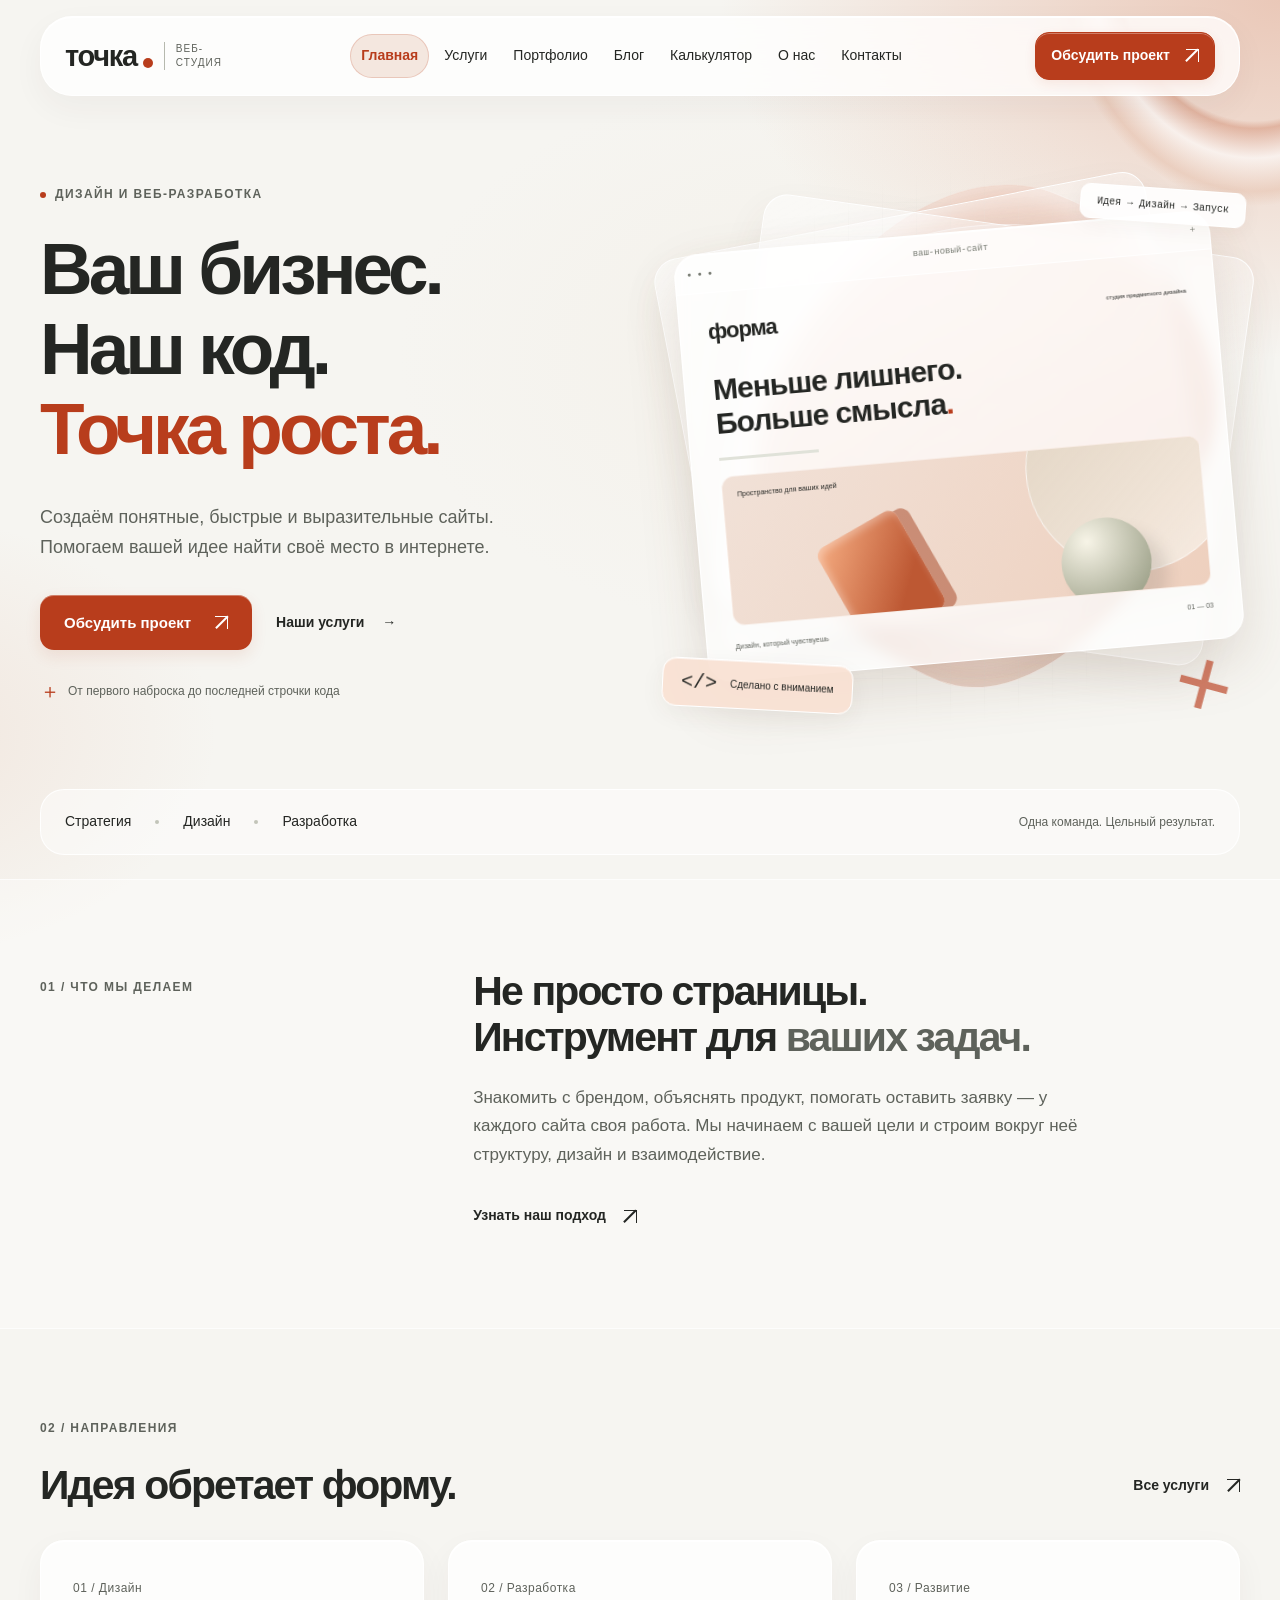
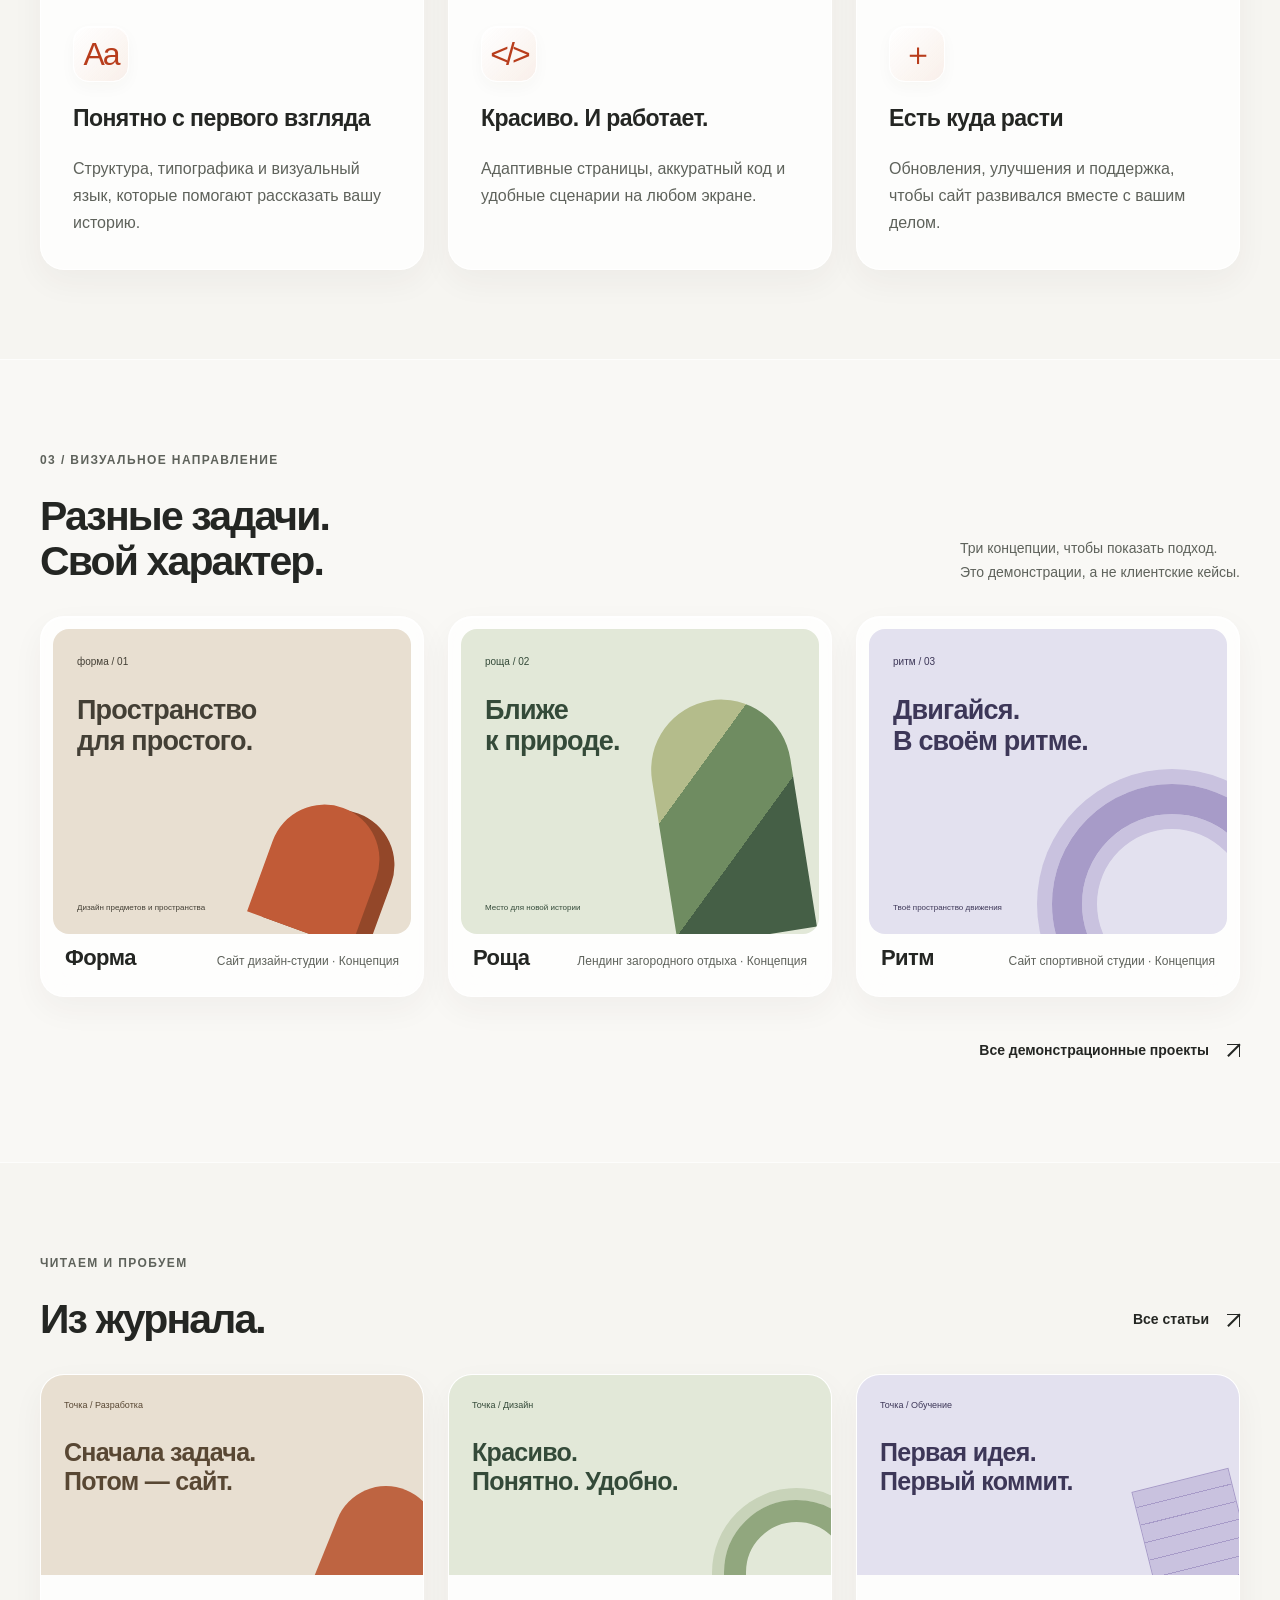
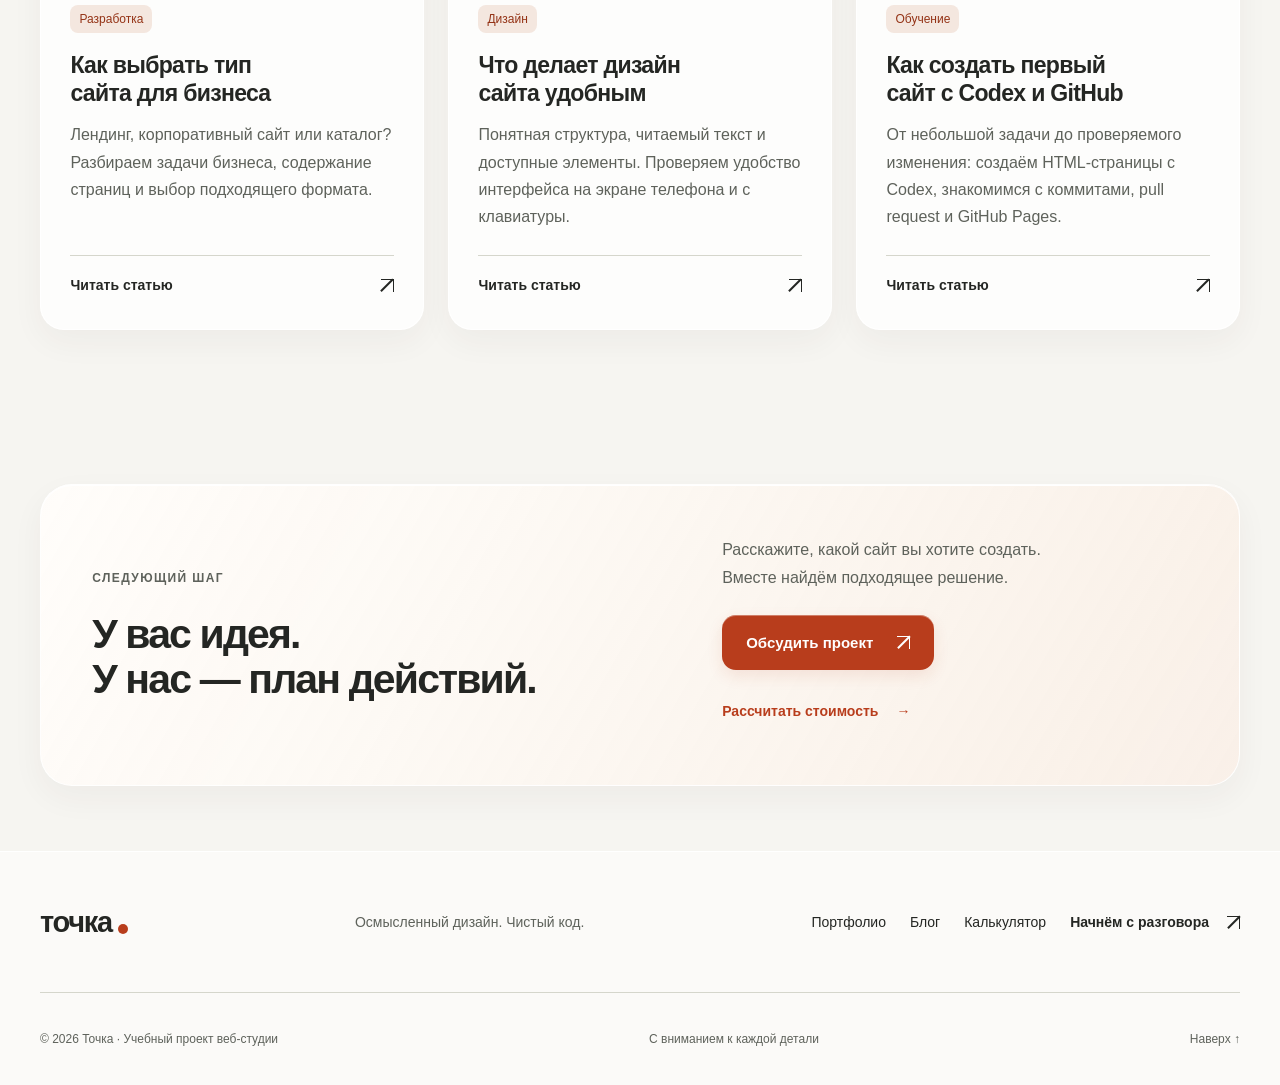
==== commit e16772c9: "Apply accessible warm Liquid Glass design across Tochka pages" ====
--- a/index.html
+++ b/index.html
@@ -12,13 +12,13 @@
     <meta property="og:description" content="Веб-студия Точка: продуманный дизайн, разработка сайтов и поддержка. От идеи и структуры до готового сайта.">
     <title>Точка — сайты, которые работают на ваш бизнес</title>
     <link rel="icon" href="./favicon.svg" type="image/svg+xml">
-    <link rel="stylesheet" href="./styles.css?v=20261109-ui">
-    <script src="./script.js?v=20261109-ui" defer></script>
+    <link rel="stylesheet" href="./styles.css?v=20261109-liquid">
+    <script src="./script.js?v=20261109-liquid" defer></script>
   </head>
   <body id="top">
     <a class="skip-link" href="#main">Перейти к содержимому</a>
     <header class="site-header">
-      <div class="container header-inner">
+      <div class="container header-inner glass-panel">
         <a class="brand" href="./index.html" aria-label="Точка — на главную"><span class="brand-dot" aria-hidden="true"></span>точка<span class="brand-caption">веб-студия</span></a>
         <button class="menu-toggle" type="button" aria-controls="main-nav" aria-expanded="false" hidden><span class="menu-icon" aria-hidden="true"></span><span class="menu-label">Меню</span></button>
         <nav id="main-nav" class="main-nav" aria-label="Главное меню">
@@ -105,19 +105,19 @@
             <a class="text-link" href="./services.html">Все услуги <span class="arrow" aria-hidden="true"></span></a>
           </div>
           <div class="feature-grid">
-            <article class="feature-card"><span class="card-number">01 / Дизайн</span>
+            <article class="feature-card glass-panel"><span class="card-number">01 / Дизайн</span>
               <div class="feature-symbol" aria-hidden="true">Aa
               </div>
               <h3>Понятно с первого взгляда</h3>
               <p>Структура, типографика и визуальный язык, которые помогают рассказать вашу историю.</p>
             </article>
-            <article class="feature-card"><span class="card-number">02 / Разработка</span>
+            <article class="feature-card glass-panel"><span class="card-number">02 / Разработка</span>
               <div class="feature-symbol code-symbol" aria-hidden="true">&lt;/&gt;
               </div>
               <h3>Красиво. И работает.</h3>
               <p>Адаптивные страницы, аккуратный код и удобные сценарии на любом экране.</p>
             </article>
-            <article class="feature-card"><span class="card-number">03 / Развитие</span>
+            <article class="feature-card glass-panel"><span class="card-number">03 / Развитие</span>
               <div class="feature-symbol" aria-hidden="true">＋
               </div>
               <h3>Есть куда расти</h3>
@@ -136,7 +136,7 @@
             <p>Три концепции, чтобы показать подход.<br>Это демонстрации, а не клиентские кейсы.</p>
           </div>
           <div class="concept-grid">
-            <article>
+            <article class="concept-card glass-panel">
               <div class="concept-art concept-form" aria-hidden="true"><span>форма / 01</span><strong>Пространство<br>для простого.</strong>
                 <div class="concept-object">
                 </div>
@@ -146,7 +146,7 @@
                 <h3>Форма</h3><span>Сайт дизайн-студии · Концепция</span>
               </div>
             </article>
-            <article>
+            <article class="concept-card glass-panel">
               <div class="concept-art concept-grove" aria-hidden="true"><span>роща / 02</span><strong>Ближе<br>к природе.</strong>
                 <div class="grove-arch">
                 </div>
@@ -156,7 +156,7 @@
                 <h3>Роща</h3><span>Лендинг загородного отдыха · Концепция</span>
               </div>
             </article>
-            <article>
+            <article class="concept-card glass-panel">
               <div class="concept-art concept-pulse" aria-hidden="true"><span>ритм / 03</span><strong>Двигайся.<br>В своём ритме.</strong>
                 <div class="pulse-rings">
                 </div>
@@ -179,7 +179,7 @@
             <a class="text-link" href="./blog.html">Все статьи <span class="arrow" aria-hidden="true"></span></a>
           </div>
           <div class="journal-grid">
-            <article class="journal-card">
+            <article class="journal-card glass-panel">
               <div class="journal-art journal-art-development" aria-hidden="true"><span>Точка / Разработка</span><strong>Сначала задача.<br>Потом — сайт.</strong><i></i></div>
               <div class="journal-card-body">
                 <span class="journal-category">Разработка</span>
@@ -188,7 +188,7 @@
                 <a class="journal-read-link" href="./articles/choosing-website.html" aria-label="Читать статью: Как выбрать тип сайта для бизнеса">Читать статью <span class="arrow" aria-hidden="true"></span></a>
               </div>
             </article>
-            <article class="journal-card">
+            <article class="journal-card glass-panel">
               <div class="journal-art journal-art-design" aria-hidden="true"><span>Точка / Дизайн</span><strong>Красиво.<br>Понятно. Удобно.</strong><i></i></div>
               <div class="journal-card-body">
                 <span class="journal-category">Дизайн</span>
@@ -197,7 +197,7 @@
                 <a class="journal-read-link" href="./articles/usable-design.html" aria-label="Читать статью: Что делает дизайн сайта удобным">Читать статью <span class="arrow" aria-hidden="true"></span></a>
               </div>
             </article>
-            <article class="journal-card">
+            <article class="journal-card glass-panel">
               <div class="journal-art journal-art-learning" aria-hidden="true"><span>Точка / Обучение</span><strong>Первая идея.<br>Первый коммит.</strong><i></i></div>
               <div class="journal-card-body">
                 <span class="journal-category">Обучение</span>
@@ -210,13 +210,13 @@
         </div>
       </section>
       <section class="section cta-section" aria-labelledby="cta-title">
-        <div class="container cta-panel">
+        <div class="container cta-panel glass-panel">
           <div>
             <p class="eyebrow">Следующий шаг</p>
             <h2 id="cta-title">У вас идея.<br>У нас — план действий.</h2>
           </div>
           <div>
-            <p>Расскажите, какой сайт вы хотите создать.<br>Вместе найдём подходящее решение.</p><a href="./contact.html" class="button button-light">Обсудить проект <span class="arrow" aria-hidden="true"></span></a>
+            <p>Расскажите, какой сайт вы хотите создать.<br>Вместе найдём подходящее решение.</p><a href="./contact.html" class="button button-dark">Обсудить проект <span class="arrow" aria-hidden="true"></span></a>
             <a class="text-link calculator-cta-link" href="./calculator.html">Рассчитать стоимость <span aria-hidden="true">→</span></a>
           </div>
         </div>
--- a/styles.css
+++ b/styles.css
@@ -3,8 +3,8 @@
   --bg: #f6f5f1;
   --white: #fff;
   --ink: #242623;
-  --muted: #62665e;
-  --line: #dcded5;
+  --muted: #5e625b;
+  --line: #d5d6cc;
   --accent: #b83d1c;
   --orange: #ff6b42;
   --surface-soft: #eeeee6;
@@ -19,9 +19,9 @@
   --space-8: 64px;
   --section-space: clamp(56px, 7vw, 104px);
   --page-gutter: clamp(20px, 3.1vw, 48px);
-  --radius-sm: 8px;
-  --radius: 16px;
-  --radius-lg: 24px;
+  --radius-sm: 14px;
+  --radius: 24px;
+  --radius-lg: 32px;
   --font-display: clamp(44px, 5.7vw, 82px);
   --font-page: clamp(38px, 5vw, 72px);
   --font-section: clamp(30px, 3.2vw, 46px);
@@ -29,16 +29,27 @@
   --font-body: 17px;
   --font-ui: 14px;
   --font-caption: 12px;
-  --header-height: 88px;
+  --header-height: 80px;
+  --header-offset: 16px;
+  --glass-fill: rgba(255, 255, 255, .78);
+  --glass-solid: #fffdf9;
+  --glass-dense: rgba(255, 253, 249, .96);
+  --glass-edge: rgba(255, 255, 255, .9);
+  --glass-blur: 16px;
+  --glass-saturation: 125%;
+  --control-line: #8b9187;
+  --accent-soft: #f4e7df;
+  --accent-hover: #9d3216;
   --motion-duration: 200ms;
   --motion-reveal-duration: 240ms;
   --motion-book-duration: 180ms;
   --motion-ease: cubic-bezier(.2, .65, .3, 1);
-  --shadow-card: 0 12px 32px #2426230a;
+  --shadow-card: inset 0 1px 0 #fff, 0 12px 32px #4931220c;
+  --shadow-service-overlay: inset 0 1px 0 #fff, 0 24px 60px #4931222e, 0 6px 16px #49312214;
 }
 * { box-sizing: border-box; }
-html { scroll-behavior: smooth; scroll-padding-top: calc(var(--header-height) + var(--space-5)); }
-body { margin: 0; color: var(--ink); background: var(--bg); font: var(--font-body)/1.7 -apple-system, BlinkMacSystemFont, "Segoe UI", Arial, sans-serif; text-rendering: optimizeLegibility; }
+html { scroll-behavior: smooth; scroll-padding-top: calc(var(--header-height) + var(--header-offset) + var(--space-5)); }
+body { margin: 0; color: var(--ink); background: radial-gradient(ellipse 700px 450px at 100% 0, #eac8b8 0, transparent 80%), var(--bg); font: var(--font-body)/1.7 -apple-system, BlinkMacSystemFont, "Segoe UI", Arial, sans-serif; text-rendering: optimizeLegibility; position: relative; isolation: isolate; }
 h1, h2, h3, p { margin: 0 0 var(--space-5); }
 h1, h2, h3 { line-height: 1.1; font-weight: 650; overflow-wrap: break-word; text-wrap: balance; }
 h1 { font-size: var(--font-display); letter-spacing: -.055em; }
@@ -55,66 +66,66 @@
 [hidden] { display: none !important; }
 .container { width: min(1200px, calc(100% - var(--page-gutter) * 2)); margin-inline: auto; }
 .section { padding-block: var(--section-space); }
-.section-white { background: var(--white); border-block: 1px solid var(--line); }
+.section-white { background: rgba(255,255,255,.28); border-block: 1px solid rgba(255,255,255,.7); }
 .accent { color: var(--accent); }
 .muted-text { color: var(--muted); }
 .sr-only { position: absolute; width: 1px; height: 1px; padding: 0; margin: -1px; overflow: hidden; clip-path: inset(50%); white-space: nowrap; border: 0; }
 .skip-link { position: fixed; left: 12px; top: 12px; padding: 10px 18px; color: white; background: var(--ink); z-index: 100; transform: translateY(-160%); }
 .skip-link:focus { transform: translateY(0); }
-.site-header { position: sticky; top: 0; background: rgba(246,245,241,.97); border-bottom: 1px solid var(--line); z-index: 30; }
-.header-inner { display: flex; align-items: center; justify-content: space-between; gap: 24px; min-height: var(--header-height); }
-.brand { display: inline-flex; align-items: center; gap: 9px; font-size: 29px; font-weight: 750; letter-spacing: -1.3px; white-space: nowrap; line-height: 1; }
-.brand-dot { width: 17px; height: 17px; border-radius: 50%; background: var(--orange); flex-shrink: 0; }
-.brand-caption { display: block; max-width: 64px; font-size: 10px; font-weight: 450; text-transform: uppercase; letter-spacing: 1px; line-height: 1.4; white-space: normal; border-left: 1px solid #b6b9ae; padding-left: 11px; margin-left: 5px; }
-.main-nav { display: flex; gap: clamp(16px, 1.7vw, 26px); align-items: center; font-size: var(--font-ui); }
-.main-nav a { position: relative; padding-block: 12px; min-height: 44px; display: inline-flex; align-items: center; }
+.site-header { position: sticky; top: var(--header-offset); background: transparent; border-bottom: 0; z-index: 30; margin-top: var(--header-offset); }
+.header-inner { display: flex; align-items: center; justify-content: space-between; gap: 16px; min-height: var(--header-height); padding: 12px 24px; border-radius: 32px; }
+.brand { display: inline-flex; align-items: center; gap: 6px; font-size: 29px; font-weight: 750; letter-spacing: -1.3px; white-space: nowrap; line-height: 1; }
+.brand-dot { width: 10px; height: 10px; border-radius: 50%; background: var(--accent); flex-shrink: 0; order: 1; align-self: flex-end; margin-bottom: 3px; }
+.brand-caption { display: block; max-width: 64px; font-size: 10px; font-weight: 450; text-transform: uppercase; letter-spacing: 1px; line-height: 1.4; white-space: normal; border-left: 1px solid #b6b9ae; padding-left: 11px; margin-left: 5px; order: 2; color: var(--muted); }
+.main-nav { display: flex; gap: 4px; align-items: center; font-size: var(--font-ui); }
+.main-nav a { position: relative; padding-block: 12px; min-height: 44px; display: inline-flex; align-items: center; padding: 10px 11px; border-radius: 999px; }
 .main-nav a:hover, .main-nav a[aria-current] { color: var(--accent); }
-.main-nav a[aria-current]::after { content: ""; position: absolute; bottom: 4px; left: 0; right: 0; height: 2px; background: var(--accent); }
-.header-cta { display: flex; gap: var(--space-4); align-items: center; font-size: var(--font-ui); font-weight: 600; border: 1px solid #bdc1b6; border-radius: var(--radius-sm); padding: 11px 15px; min-height: 46px; white-space: nowrap; }
-.header-cta:hover { background: white; }
+.main-nav a[aria-current]::after { content: ""; position: absolute; bottom: 4px; left: 0; right: 0; height: 2px; background: var(--accent); display: none; }
+.header-cta { display: flex; gap: var(--space-4); align-items: center; font-size: var(--font-ui); font-weight: 600; border: 1px solid var(--accent); border-radius: var(--radius-sm); padding: 11px 15px; min-height: 46px; white-space: nowrap; color: white; background: var(--accent); box-shadow: inset 0 1px 0 #ffffff55, 0 4px 12px #b83d1c18; }
+.header-cta:hover { background: var(--accent-hover); }
 .menu-toggle { display: none; }
 .arrow { position: relative; display: inline-block; width: 13px; height: 13px; border-top: 1.5px solid currentColor; border-right: 1.5px solid currentColor; flex-shrink: 0; }
 .arrow::after { content: ""; position: absolute; right: -1px; top: -1px; width: 1.5px; height: 17px; background: currentColor; transform: rotate(45deg); transform-origin: top center; }
 .eyebrow { display: flex; gap: 9px; align-items: center; color: var(--muted); font-size: var(--font-caption); font-weight: 650; letter-spacing: 1.4px; text-transform: uppercase; margin-bottom: var(--space-5); }
 .tiny-dot { width: 6px; height: 6px; border-radius: 50%; background: var(--accent); }
-.hero { padding-top: clamp(48px, 6vw, 88px); padding-bottom: 0; overflow: clip; }
+.hero { padding-top: clamp(48px, 5.6vw, 80px); padding-bottom: 0; overflow: clip; }
 .hero-grid { display: grid; grid-template-columns: minmax(0, 1.05fr) minmax(0, 1fr); align-items: center; gap: var(--space-7); padding-bottom: var(--space-8); }
 .hero-description { max-width: 460px; color: var(--muted); font-size: 18px; margin-block: var(--space-6); }
 .actions { display: flex; align-items: center; flex-wrap: wrap; gap: var(--space-5); }
 .button { display: inline-flex; justify-content: center; align-items: center; gap: var(--space-5); padding: 15px 24px; border: 0; border-radius: var(--radius-sm); font-size: 15px; font-weight: 600; transition: background var(--motion-duration) var(--motion-ease), box-shadow var(--motion-duration) var(--motion-ease), transform var(--motion-duration) var(--motion-ease); min-height: 52px; }
-.button-dark { color: white; background: var(--ink); }
-.button-dark:hover { background: #454a41; }
-.button-light { color: var(--ink); background: #fff; }
+.button-dark { color: white; background: var(--accent); box-shadow: inset 0 1px 0 #ffffff55, 0 6px 16px #b83d1c1c; }
+.button-dark:hover { background: var(--accent-hover); }
+.button-light { color: var(--accent); background: var(--glass-solid); box-shadow: inset 0 0 0 1px var(--control-line); }
 .button-light:hover { background: #fff0e5; }
 .text-link { display: inline-flex; gap: 18px; align-items: center; font-size: var(--font-ui); font-weight: 550; min-height: 44px; }
 .text-link:hover { color: var(--accent); }
 .hero-footnote { display: flex; align-items: center; gap: 8px; color: var(--muted); font-size: var(--font-caption); margin-top: var(--space-5); margin-bottom: 0; }
 .hero-footnote > span { color: var(--accent); font-size: 20px; }
-.hero-art { position: relative; isolation: isolate; min-width: 0; padding: 60px 8px; }
+.hero-art { position: relative; isolation: isolate; min-width: 0; padding: 64px 12px; }
 .art-grid { position: absolute; inset: 0; background-image: linear-gradient(#d9dcd26b 1px, transparent 1px), linear-gradient(90deg, #d9dcd26b 1px, transparent 1px); background-size: 34px 34px; mask-image: radial-gradient(ellipse, black 30%, transparent 70%); z-index: -1; }
 .orbit { position: absolute; inset: 0 -20px; border: 1px solid #d8cfc3; border-radius: 50%; z-index: -1; }
-.orbit-one { transform: rotate(33deg) scale(.95, .8); }
-.orbit-two { transform: rotate(-35deg) scale(.95, .8); }
-.studio-browser { background: #fff; border: 1px solid #d2d2c7; border-radius: 12px; overflow: hidden; transform: rotate(-6deg); box-shadow: 15px 20px 0 #e9e5dc; }
-.browser-bar { display: flex; align-items: center; justify-content: space-between; color: #777b72; font: 9px/1.5 monospace; background: #eeede6; padding: 12px; border-bottom: 1px solid var(--line); }
+.orbit-one { transform: rotate(22deg); inset: 3% 7% 8% 16%; background: linear-gradient(145deg, #e5b49cbb, #c3613d66 55%, #f3e0d666); border: 1px solid #fff8; border-radius: 45% 55% 38% 62% / 60% 38% 62% 40%; box-shadow: inset 12px 10px 25px #fff8, inset -8px -14px 24px #9a4c2c20; z-index: -2; }
+.orbit-two { transform: rotate(-18deg) scale(.95, .9); inset: 7% 0 12% 4%; border: 1px solid #fff9; box-shadow: inset 2px 3px 12px #fff6; }
+.studio-browser { background: rgba(255,255,255,.68); border: 1px solid #fff; border-radius: 24px; overflow: hidden; transform: rotate(-5deg); box-shadow: inset 0 1px 1px #fff, 0 24px 55px #694b3226; }
+.browser-bar { display: flex; align-items: center; justify-content: space-between; color: #777b72; font: 9px/1.5 monospace; background: rgba(255,255,255,.42); padding: 12px; border-bottom: 1px solid #ffffffc9; }
 .browser-dots { font-size: 7px; letter-spacing: 1px; }
-.browser-content { padding: 23px; }
+.browser-content { padding: 28px; }
 .mock-nav { display: flex; justify-content: space-between; align-items: center; font-size: 22px; line-height: 1; font-weight: 650; letter-spacing: -1px; }
 .mock-nav span { font-size: 6px; letter-spacing: 0; font-weight: 400; }
 .mock-heading { font-size: 30px; font-weight: 600; line-height: 1.15; letter-spacing: -1px; margin-top: 30px; }
 .mock-heading > span { color: var(--accent); }
 .mock-line { width: 100px; height: 3px; background: #e0e2d9; margin-block: 16px; }
-.mock-scene { position: relative; overflow: hidden; height: 150px; background: #efded0; border-radius: 4px; }
-.scene-circle { position: absolute; width: 210px; height: 210px; border-radius: 50%; background: #d0c8b5; right: -35px; top: -80px; }
-.scene-block { position: absolute; width: 90px; height: 112px; background: #e5693e; left: 22%; bottom: -22px; transform: rotate(-25deg); border-radius: 2px; box-shadow: 18px 0 0 #ab4828; }
+.mock-scene { position: relative; overflow: hidden; height: 150px; background: linear-gradient(125deg, #f1e1d7, #eed0be); border-radius: 12px; border: 1px solid #fff8; }
+.scene-circle { position: absolute; width: 210px; height: 210px; border-radius: 50%; background: linear-gradient(135deg, #d1cdb780, #fefdf8a3); right: -35px; top: -80px; border: 1px solid #fff9; }
+.scene-block { position: absolute; width: 90px; height: 112px; background: linear-gradient(135deg, #f6ad82, #bd5833 70%); left: 22%; bottom: -22px; transform: rotate(-25deg); border-radius: 10px; box-shadow: inset 2px 4px 8px #fff5, 12px 4px 0 #aa4c2c88; }
 .scene-sphere { position: absolute; width: 90px; height: 90px; border-radius: 50%; right: 12%; bottom: -15px; background: radial-gradient(circle at 30% 25%, #f7f4e7, #8b9076); box-shadow: 15px 15px 15px #4b483d25; }
 .mock-scene > span { position: absolute; top: 12px; left: 14px; font-size: 7px; }
 .mock-bottom { display: flex; justify-content: space-between; font-size: 7px; color: var(--muted); margin-top: 15px; }
-.art-label { position: absolute; z-index: 3; top: 20px; right: -6px; font: 10px monospace; padding: 11px 16px; background: #fff; border: 1px solid var(--line); border-radius: 5px; transform: rotate(4deg); }
-.art-sticker { position: absolute; bottom: 15px; left: -16px; display: flex; gap: 13px; align-items: center; background: #f8c9b1; padding: 12px 18px; border: 1px solid #e7ac91; border-radius: 8px; font-size: 10px; transform: rotate(3deg); }
+.art-label { position: absolute; z-index: 3; top: 20px; right: -6px; font: 10px monospace; padding: 11px 16px; background: rgba(255,255,255,.9); border: 1px solid #fff; border-radius: 10px; transform: rotate(4deg); box-shadow: 0 5px 20px #4931220b; }
+.art-sticker { position: absolute; bottom: 15px; left: -16px; display: flex; gap: 13px; align-items: center; background: rgba(249,225,211,.92); padding: 12px 18px; border: 1px solid #fff; border-radius: 14px; font-size: 10px; transform: rotate(3deg); box-shadow: inset 0 1px 0 #fff8, 0 8px 24px #4931220e; }
 .art-sticker > span { font: 20px monospace; }
-.art-cross { position: absolute; bottom: -8px; right: 7px; font: 100px/1 Arial, sans-serif; font-weight: 300; color: var(--accent); transform: rotate(15deg); }
-.hero-strip { display: flex; align-items: center; gap: var(--space-5); padding-block: 24px; border-top: 1px solid var(--line); font-size: var(--font-ui); }
+.art-cross { position: absolute; bottom: -8px; right: 7px; font: 100px/1 Arial, sans-serif; font-weight: 300; color: var(--accent); transform: rotate(15deg); opacity: .65; }
+.hero-strip { display: flex; align-items: center; gap: var(--space-5); padding-block: 24px; border-top: 0; font-size: var(--font-ui); background: rgba(255,255,255,.45); border: 1px solid var(--glass-edge); border-radius: var(--radius); padding: 20px 24px; margin-bottom: 24px; }
 .hero-strip > i { width: 4px; height: 4px; background: #c2c5b9; border-radius: 50%; }
 .hero-strip p { margin: 0 0 0 auto; font-size: var(--font-caption); color: var(--muted); }
 .intro-grid { display: grid; grid-template-columns: minmax(0, .65fr) minmax(0, 1.35fr); gap: var(--space-8); }
@@ -126,8 +137,8 @@
 .feature-grid, .concept-grid { display: grid; grid-template-columns: repeat(3, minmax(0, 1fr)); gap: var(--space-5); }
 .feature-card { background: var(--white); border: 1px solid var(--line); border-radius: var(--radius); padding: var(--space-6); }
 .card-number { font-size: var(--font-caption); color: var(--muted); letter-spacing: .5px; }
-.feature-symbol { color: var(--accent); font-size: 46px; line-height: 1; letter-spacing: -4px; padding-block: 30px; }
-.code-symbol { letter-spacing: -6px; }
+.feature-symbol { color: var(--accent); font-size: 32px; line-height: 1; letter-spacing: -2px; padding-block: 0; width: 56px; height: 56px; display: grid; place-items: center; margin-block: 24px; background: linear-gradient(135deg, #fff, #f3e1d780); border: 1px solid #fff; border-radius: 16px; box-shadow: inset 0 1px 0 #fff, 0 6px 16px #49312208; }
+.code-symbol { letter-spacing: -3px; }
 .feature-card h3 { font-size: var(--font-card); }
 .feature-card p { font-size: 16px; color: var(--muted); margin: 0; }
 .concept-art { position: relative; height: 305px; overflow: hidden; padding: 24px; border-radius: var(--radius); }
@@ -144,11 +155,11 @@
 .concept-caption h3 { font-size: 22px; margin: 0; }
 .concept-caption span { font-size: var(--font-caption); color: var(--muted); }
 .cta-section { padding-block: 65px; }
-.cta-panel { display: grid; grid-template-columns: minmax(0, 1.25fr) minmax(0, 1fr); align-items: center; gap: var(--space-7); background: #242a24; color: #fff; padding: clamp(28px, 4vw, 56px); border-radius: var(--radius-lg); }
-.cta-panel .eyebrow { color: #c4cabc; }
+.cta-panel { display: grid; grid-template-columns: minmax(0, 1.25fr) minmax(0, 1fr); align-items: center; gap: var(--space-7); background: #242a24; color: var(--ink); padding: clamp(28px, 4vw, 56px); border-radius: var(--radius-lg); }
+.cta-panel .eyebrow { color: var(--muted); }
 .cta-panel h2 { margin: 0; }
-.cta-panel p:not(.eyebrow) { color: #d0d6ca; font-size: 16px; }
-.site-footer { border-top: 1px solid var(--line); }
+.cta-panel p:not(.eyebrow) { color: var(--muted); font-size: 16px; }
+.site-footer { border-top: 1px solid #fff; background: rgba(255,255,255,.48); }
 .footer-top { display: flex; align-items: center; justify-content: space-between; gap: var(--space-5); padding-block: var(--space-7); }
 .footer-top p { color: var(--muted); font-size: var(--font-ui); margin: 0; }
 .footer-bottom { display: flex; gap: 20px; justify-content: space-between; align-items: center; border-top: 1px solid var(--line); padding-block: var(--space-5); font-size: var(--font-caption); color: var(--muted); }
@@ -159,20 +170,61 @@
 .intro-bottom p { font-size: var(--font-body); color: var(--muted); margin: 0; max-width: 740px; }
 .small-label { font-size: var(--font-caption); color: var(--muted); }
 .services-section { padding-block: 45px 65px; }
-.services-grid { display: grid; grid-template-columns: repeat(3, minmax(0, 1fr)); gap: var(--space-5); }
+.services-grid { display: grid; align-items: start; grid-template-columns: repeat(3, minmax(0, 1fr)); gap: var(--space-5); }
 .service-card { display: flex; flex-direction: column; padding: var(--space-6); border: 1px solid var(--line); border-radius: var(--radius); background: white; }
+/* Размер ячейки остаётся закрытым; карточка растёт поверх следующего ряда. */
+.service-card-slot { min-width: 0; }
+.services-grid.is-layered .service-card-slot { position: relative; height: var(--service-card-height); z-index: 0; }
+.services-grid.is-layered .service-card { position: absolute; inset: 0 0 auto; transform: none; }
+.services-grid.is-layered .service-card-slot.is-raised { z-index: 10; }
+.services-grid.is-layered .service-card-slot.is-expanded > .service-card { border-color: var(--line-active); box-shadow: var(--shadow-service-overlay); }
+@supports selector(:has(*)) {
+  .services-grid.is-layered .service-card-slot:has(.service-details[open]) { z-index: 10; }
+  .services-grid.is-layered .service-card:has(.service-details[open]) { border-color: var(--line-active); box-shadow: var(--shadow-service-overlay); }
+}
 .service-top { display: flex; justify-content: space-between; align-items: center; margin-bottom: 36px; }
 .service-icon { display: inline-grid; place-content: center; width: 40px; height: 40px; background: #f6eee7; color: var(--accent); border-radius: 9px; font: 21px/1.1 monospace; }
 .service-card h2 { font-size: var(--font-card); letter-spacing: -.6px; margin-bottom: 15px; }
 .service-card > p { font-size: 16px; color: var(--muted); }
-.service-card .service-includes { font-size: var(--font-caption); margin-top: auto; margin-bottom: 20px; }
-.service-bottom { display: flex; align-items: center; justify-content: space-between; gap: 12px; border-top: 1px solid var(--line); padding-top: 20px; }
+.service-card .service-includes { font-size: var(--font-caption); margin-top: 0; margin-bottom: 20px; }
+.service-bottom { display: flex; flex-wrap: wrap; margin-top: auto; align-items: center; justify-content: space-between; gap: 12px; border-top: 1px solid var(--line); padding-top: 20px; }
 .service-bottom strong { font-size: 22px; font-weight: 600; }
-.service-bottom a { display: inline-grid; place-content: center; width: 44px; height: 44px; border-radius: 50%; background: var(--bg); }
-.service-bottom a:hover { background: #ffdfd2; }
+/* Выбор услуги: нативные подробности и заметный следующий шаг. */
+.service-journey { margin-top: var(--space-6); padding: var(--space-5); border: 1px solid var(--line); border-radius: var(--radius); background: var(--white); }
+.service-journey-steps { display: flex; flex-wrap: wrap; align-items: center; gap: var(--space-4) var(--space-5); list-style: none; padding: 0; margin: 0; }
+.service-journey-steps li { display: flex; align-items: center; gap: var(--space-3); font-size: var(--font-ui); font-weight: 600; }
+.service-journey-number { color: var(--accent); font: 12px monospace; }
+.service-journey-arrow { margin-left: var(--space-3); color: var(--muted); }
+.service-journey > p { max-width: 850px; margin: var(--space-4) 0 0; color: var(--muted); font-size: var(--font-ui); }
+.service-details { border-top: 1px solid var(--line); margin-bottom: var(--space-5); }
+.service-details summary { min-height: 52px; padding-block: var(--space-4); font-size: var(--font-ui); gap: var(--space-3); }
+.service-details summary:hover { color: var(--accent); }
+.service-detail-content { padding-bottom: var(--space-2); }
+/* Нативная группа details допускает одну открытую услугу.
+   Сетка анимирует реальную высоту без фиксированного max-height. */
+@supports selector(details::details-content) {
+  .service-details::details-content {
+    display: grid;
+    grid-template-rows: 0fr;
+    opacity: 0;
+    transition: grid-template-rows var(--motion-duration) var(--motion-ease), opacity var(--motion-duration) var(--motion-ease), content-visibility var(--motion-duration) allow-discrete;
+  }
+  .service-details[open]::details-content { grid-template-rows: 1fr; opacity: 1; }
+  .service-detail-content { min-height: 0; overflow: hidden; padding-bottom: 0; }
+}
+.service-detail-content h3 { font-size: 16px; line-height: 1.4; letter-spacing: 0; margin: var(--space-4) 0 var(--space-2); }
+.service-detail-content ul { padding-left: 20px; margin: 0 0 var(--space-4); color: var(--muted); font-size: 15px; }
+.service-detail-content li { margin-bottom: var(--space-2); }
+.service-detail-content p { padding: 0; margin: 0 0 var(--space-4); color: var(--muted); font-size: 15px; }
+.service-billing { font-size: var(--font-caption); color: var(--muted); }
+.service-action { width: 100%; justify-content: space-between; gap: var(--space-3); padding-inline: var(--space-4); margin-top: var(--space-4); font-size: var(--font-ui); }
+@media (max-width: 760px) {
+  .service-journey-steps { display: grid; gap: var(--space-4); }
+  .service-journey-arrow { display: none; }
+}
 .price-note { max-width: 830px; color: var(--muted); font-size: var(--font-ui); margin-top: 25px; margin-bottom: 0; }
 .process-grid { display: grid; grid-template-columns: repeat(4, minmax(0, 1fr)); gap: 30px; margin: 0; padding: 0; list-style: none; }
-.process-grid li { border-top: 1px solid var(--line); padding-top: 22px; }
+.process-grid li { border-top: 0; padding-top: 22px; border: 1px solid var(--glass-edge); border-radius: var(--radius); padding: 24px; background: rgba(255,255,255,.6); box-shadow: inset 0 1px 0 #fff; }
 .process-grid li > span { color: var(--accent); font: 12px monospace; }
 .process-grid h3 { margin-block: 27px 12px; font-size: 19px; }
 .process-grid p { color: var(--muted); font-size: 16px; margin: 0; }
@@ -187,17 +239,17 @@
 details p { color: var(--muted); font-size: 16px; padding-right: 30px; }
 .about-story { padding-top: 55px; }
 .story-grid { display: grid; grid-template-columns: minmax(0, 1fr) minmax(0, 1fr); align-items: center; gap: var(--space-8); }
-.about-poster { position: relative; isolation: isolate; overflow: hidden; background: #e7e3d9; border-radius: var(--radius); padding: 38px; min-height: 420px; display: flex; flex-direction: column; }
+.about-poster { position: relative; isolation: isolate; overflow: hidden; background: linear-gradient(135deg, #fff9, #e7d5c7a0); border-radius: var(--radius); padding: 38px; min-height: 420px; display: flex; flex-direction: column; }
 .about-poster > span { font-size: 10px; }
 .about-poster strong { font-size: clamp(40px, 4.7vw, 64px); letter-spacing: -3px; line-height: 1.13; margin-block: 40px; }
 .about-poster strong > span { color: var(--accent); }
 .about-poster small { margin-top: auto; font-size: 11px; }
-.poster-orbit { position: absolute; width: 420px; height: 420px; right: -270px; top: 30px; border: 35px solid #d0c7b3; border-radius: 50%; box-shadow: 0 0 0 25px #ded5c4; z-index: -1; }
+.poster-orbit { position: absolute; width: 420px; height: 420px; right: -270px; top: 30px; border: 35px solid #c9a9924d; border-radius: 50%; box-shadow: 0 0 0 25px #f1e2d699, inset 0 0 25px #fff8; z-index: -1; }
 .story-copy p { color: var(--muted); font-size: var(--font-body); }
 .story-copy .lead { font-size: 21px; color: var(--ink); }
 .values-grid { display: grid; grid-template-columns: repeat(4, minmax(0, 1fr)); gap: 28px; }
-.values-grid article { border-top: 1px solid var(--line); padding-top: 20px; }
-.values-grid h3 { font-size: 19px; margin-block: 30px 15px; }
+.values-grid article { border-top: 0; padding-top: 20px; border: 1px solid var(--glass-edge); padding: 24px; }
+.values-grid h3 { font-size: 22px; margin-block: 24px 16px; }
 .values-grid p { font-size: 16px; color: var(--muted); margin: 0; }
 .together-panel { max-width: 850px; text-align: center; }
 .together-panel .eyebrow { justify-content: center; }
@@ -221,9 +273,10 @@
 .field { margin-bottom: 20px; min-width: 0; }
 .field label { display: block; font-size: var(--font-ui); font-weight: 600; margin-bottom: 8px; }
 .field label > span { color: var(--accent); }
-input, textarea { display: block; width: 100%; min-width: 0; color: var(--ink); background: #fafaf7; border: 1px solid #cfd2c7; border-radius: var(--radius-sm); padding: 12px; font-size: 16px; }
+input, textarea { display: block; width: 100%; min-width: 0; color: var(--ink); background: rgba(255,255,255,.9); border: 1px solid var(--control-line); border-radius: var(--radius-sm); padding: 12px; font-size: 16px; }
+input[type="text"], input[type="email"], input[type="search"] { min-height: 50px; }
 textarea { resize: vertical; min-height: 180px; }
-input::placeholder, textarea::placeholder { color: #74796e; opacity: 1; }
+input::placeholder, textarea::placeholder { color: #65695f; opacity: 1; }
 .form-note { color: var(--muted); font-size: var(--font-caption); }
 .form-status { color: var(--accent); font-size: var(--font-ui); margin-top: 18px; margin-bottom: 0; }
 .form-status:empty { display: none; }
@@ -240,9 +293,9 @@
 .portfolio-notice strong { color: var(--ink); font-weight: 600; }
 .portfolio-toolbar { display: flex; align-items: center; flex-wrap: wrap; justify-content: space-between; gap: 16px 24px; margin-bottom: 28px; }
 .portfolio-filters { display: flex; flex-wrap: wrap; gap: 8px; }
-.portfolio-filters button { min-height: 44px; padding: 10px 17px; color: var(--ink); background: transparent; border: 1px solid #c8cdc0; border-radius: var(--radius-sm); font-size: var(--font-ui); transition: background var(--motion-duration), color var(--motion-duration); }
+.portfolio-filters button { min-height: 44px; padding: 10px 17px; color: var(--ink); background: rgba(255,255,255,.72); border: 1px solid var(--control-line); border-radius: 999px; font-size: var(--font-ui); transition: background var(--motion-duration), color var(--motion-duration); }
 .portfolio-filters button:hover { background: #eaece2; }
-.portfolio-filters button[aria-pressed="true"] { background: var(--ink); border-color: var(--ink); color: white; }
+.portfolio-filters button[aria-pressed="true"] { background: var(--accent); border-color: var(--accent); color: white; }
 .portfolio-status { color: var(--muted); font-size: var(--font-ui); margin: 0; }
 .portfolio-fallback { color: var(--muted); font-size: var(--font-ui); }
 .portfolio-grid { display: grid; grid-template-columns: repeat(2, minmax(0, 1fr)); gap: 28px; align-items: stretch; }
@@ -285,17 +338,17 @@
 .project-options { display: grid; grid-template-columns: repeat(2, minmax(0, 1fr)); gap: 12px; }
 .project-option { position: relative; cursor: pointer; min-width: 0; }
 .project-option input { position: absolute; top: 21px; left: 17px; width: 16px; height: 16px; margin: 0; padding: 0; accent-color: var(--accent); }
-.project-choice { display: flex; flex-direction: column; gap: 5px; height: 100%; min-height: 120px; padding: 17px 15px 17px 44px; border: 1px solid #cfd2c7; border-radius: 9px; background: #fff; }
+.project-choice { display: flex; flex-direction: column; gap: 5px; height: 100%; min-height: 120px; padding: 17px 15px 17px 44px; border: 1px solid var(--control-line); border-radius: 16px; background: rgba(255,255,255,.72); }
 .project-choice strong { font-size: 15px; font-weight: 600; line-height: 1.4; }
 .project-choice > span { font-size: 15px; color: var(--muted); }
 .project-choice small { font-size: var(--font-caption); color: var(--muted); line-height: 1.5; }
-.project-option input:checked + .project-choice { border-color: var(--accent); background: #fcf3ed; }
+.project-option input:checked + .project-choice { border-color: var(--accent); background: var(--accent-soft); box-shadow: inset 0 0 0 1px var(--accent); }
 .project-option input:focus-visible + .project-choice { outline: 3px solid var(--accent); outline-offset: 3px; }
 .pages-heading { display: flex; align-items: center; justify-content: space-between; margin-top: 8px; margin-bottom: 15px; }
 .pages-heading label { font-size: 16px; }
 .pages-heading output { min-width: 45px; padding: 4px 12px; border: 1px solid var(--line); border-radius: 7px; text-align: center; font: 18px monospace; background: #fff; }
-.page-book { display: grid; justify-items: center; gap: 21px; padding: 21px 0 23px; }
-.book-spread { position: relative; width: min(290px, 88%); aspect-ratio: 1.8; perspective: 850px; isolation: isolate; }
+.page-book { display: grid; justify-items: center; gap: 21px; padding: 24px 16px; background: linear-gradient(135deg, #ffffffb3, #f4e8df80); border: 1px solid var(--glass-edge); border-radius: var(--radius); margin-block: 16px 24px; }
+.book-spread { position: relative; width: min(290px, 98%); aspect-ratio: 1.8; perspective: 850px; isolation: isolate; }
 .book-cover { position: absolute; inset: 5px -5px -7px; background: #a64328; border-radius: 9px; box-shadow: 0 12px 24px #493c221a; }
 .book-paper { position: absolute; top: 0; display: flex; flex-direction: column; align-items: stretch; justify-content: flex-start; width: 50%; height: 100%; padding: 17px; border: 1px solid #d9cfbd; color: var(--ink); text-align: left; cursor: pointer; }
 .book-paper-content { display: block; }
@@ -322,14 +375,14 @@
 .range-labels { display: flex; justify-content: space-between; font-size: var(--font-caption); color: var(--muted); margin-block: 9px 16px; }
 #pages-help { margin-bottom: 0; }
 .calculator-extras { display: grid; gap: 10px; }
-.calculator-extra { display: grid; grid-template-columns: 17px minmax(0, 1fr) auto; align-items: start; gap: 13px; padding: 17px; border: 1px solid #cfd2c7; border-radius: 9px; background: #fff; cursor: pointer; }
+.calculator-extra { display: grid; grid-template-columns: 17px minmax(0, 1fr) auto; align-items: start; gap: 13px; padding: 17px; border: 1px solid var(--control-line); border-radius: 16px; background: rgba(255,255,255,.72); cursor: pointer; }
 .calculator-extra input { width: 17px; height: 17px; flex-shrink: 0; margin: 3px 0 0; padding: 0; accent-color: var(--accent); }
 .calculator-extra strong { display: block; font-size: 15px; font-weight: 550; }
 .calculator-extra small { display: block; color: var(--muted); font-size: var(--font-caption); margin-top: 4px; }
 .calculator-extra b { margin-left: 0; white-space: nowrap; font-size: var(--font-ui); font-weight: 550; }
 .calculator-reset { display: inline-flex; align-items: center; gap: 15px; color: var(--muted); background: transparent; border: 0; padding: 10px 0; font-size: var(--font-ui); min-height: 44px; }
 .calculator-reset:hover { color: var(--accent); }
-.calculator-summary { position: sticky; top: calc(var(--header-height) + var(--space-5)); min-width: 0; padding: var(--space-6); border: 1px solid var(--line); border-radius: var(--radius); background: #fff; }
+.calculator-summary { position: sticky; top: calc(var(--header-height) + var(--header-offset) + var(--space-5)); min-width: 0; padding: var(--space-6); border: 1px solid var(--line); border-radius: var(--radius); background: #fff; }
 .calculator-summary .eyebrow { margin-bottom: 18px; }
 .calculator-summary h2 { font-size: 27px; letter-spacing: -.9px; margin-bottom: 25px; }
 .estimate-breakdown { margin: 0; }
@@ -348,8 +401,8 @@
 .calculator-promo .eyebrow { margin-bottom: 12px; }
 .calculator-promo h2 { font-size: 27px; letter-spacing: -.8px; margin-bottom: 12px; }
 .calculator-promo p:not(.eyebrow) { max-width: 520px; color: var(--muted); font-size: 16px; margin-bottom: 0; }
-.calculator-cta-link { display: flex; width: fit-content; color: #e6ecdf; margin-top: 20px; }
-.calculator-cta-link:hover { color: #fff; text-decoration: underline; text-underline-offset: 5px; }
+.calculator-cta-link { display: flex; width: fit-content; color: var(--accent); margin-top: 20px; }
+.calculator-cta-link:hover { color: var(--ink); text-decoration: underline; text-underline-offset: 5px; }
 .contact-calculator-link { font-size: var(--font-ui); margin-top: 22px; }
 
 /* Журнал и статьи используют общий шрифт, палитру и сетку контейнеров. */
@@ -359,13 +412,13 @@
 .journal-search-field { flex: 1; min-width: 0; }
 .journal-search-field label { display: block; font-size: var(--font-ui); font-weight: 550; margin-bottom: 8px; }
 .journal-search-field input { min-height: 50px; }
-.journal-reset { min-height: 50px; padding: 11px 20px; border: 1px solid #c8cdc0; border-radius: var(--radius-sm); color: var(--ink); background: var(--bg); font-size: var(--font-ui); }
+.journal-reset { min-height: 50px; padding: 11px 20px; border: 1px solid var(--control-line); border-radius: var(--radius-sm); color: var(--ink); background: rgba(255,255,255,.8); font-size: var(--font-ui); }
 .journal-reset:hover { background: #eaece2; }
 .journal-search-help { color: var(--muted); font-size: var(--font-caption); margin-block: 10px 22px; }
 .journal-filters { display: flex; flex-wrap: wrap; gap: 8px; }
-.journal-filters button { min-height: 44px; padding: 10px 18px; border: 1px solid #c8cdc0; border-radius: var(--radius-sm); color: var(--ink); background: transparent; font-size: var(--font-ui); }
+.journal-filters button { min-height: 44px; padding: 10px 18px; border: 1px solid var(--control-line); border-radius: 999px; color: var(--ink); background: rgba(255,255,255,.72); font-size: var(--font-ui); }
 .journal-filters button:hover { background: #eaece2; }
-.journal-filters button[aria-pressed="true"] { color: #fff; background: var(--ink); border-color: var(--ink); }
+.journal-filters button[aria-pressed="true"] { color: #fff; background: var(--accent); border-color: var(--accent); }
 .journal-status { font-size: var(--font-ui); color: var(--muted); margin-block: var(--space-5); }
 .journal-fallback { font-size: var(--font-ui); color: var(--muted); }
 .journal-grid { display: grid; grid-template-columns: repeat(3, minmax(0, 1fr)); gap: var(--space-5); align-items: stretch; }
@@ -380,7 +433,7 @@
 .journal-art-learning { background: #e3e1ef; color: #3d3758; }
 .journal-art-learning i { position: absolute; right: -6px; bottom: -28px; width: 100px; height: 125px; border: 1px solid #a79bc8; background: repeating-linear-gradient(0deg, #c9c2df 0 17px, #a79bc8 17px 18px); transform: rotate(-14deg); }
 .journal-card-body { display: flex; flex-direction: column; flex: 1; padding: clamp(24px, 2.3vw, 32px); }
-.journal-category { display: inline-block; align-self: start; font-size: var(--font-caption); color: #58604e; background: #edf0e5; border-radius: 4px; padding: 4px 9px; }
+.journal-category { display: inline-block; align-self: start; font-size: var(--font-caption); color: #943316; background: var(--accent-soft); border-radius: 8px; padding: 4px 9px; }
 .journal-card-title { font-size: var(--font-card); line-height: 1.22; letter-spacing: -.03em; margin-block: 18px 14px; }
 .journal-card-description { color: var(--muted); font-size: 16px; margin-bottom: 25px; }
 .journal-read-link { display: flex; align-items: center; justify-content: space-between; gap: 15px; min-height: 44px; margin-top: auto; padding-top: 15px; border-top: 1px solid var(--line); font-size: var(--font-ui); font-weight: 550; padding-block: var(--space-4) 0; }
@@ -398,12 +451,12 @@
 .article-header h1 { max-width: 1040px; font-size: clamp(36px, 4.3vw, 62px); letter-spacing: -.045em; margin-block: 23px; }
 .article-lead { max-width: 780px; font-size: 19px; color: var(--muted); margin-bottom: 0; }
 .article-layout { display: grid; grid-template-columns: minmax(0, 240px) minmax(0, 740px); gap: var(--space-8); padding-block: var(--space-8); align-items: start; }
-.article-aside { position: sticky; top: calc(var(--header-height) + var(--space-5)); border-left: 2px solid #d9dcca; padding-left: 18px; }
+.article-aside { position: sticky; top: calc(var(--header-height) + var(--header-offset) + var(--space-5)); border-left: 0; padding-left: 18px; padding: 24px; }
 .article-aside p { color: var(--muted); text-transform: uppercase; letter-spacing: 1.2px; font-size: var(--font-caption); margin-bottom: 17px; }
 .article-aside ol { padding-left: 16px; margin: 0; }
 .article-aside li { padding-left: 5px; margin-bottom: 12px; font-size: var(--font-ui); line-height: 1.5; }
 .article-aside a:hover { color: var(--accent); }
-.article-body { min-width: 0; font-size: 18px; line-height: 1.85; max-width: 70ch; }
+.article-body { min-width: 0; font-size: 18px; line-height: 1.85; max-width: 70ch; padding: clamp(24px, 3vw, 40px); width: 100%; }
 .article-body .article-opening { font-size: 20px; color: var(--muted); margin-bottom: 35px; }
 .article-body section { margin-bottom: var(--space-7); }
 .article-body h2 { font-size: clamp(26px, 2.3vw, 32px); line-height: 1.25; letter-spacing: -.7px; margin-bottom: 20px; margin-top: var(--space-7); }
@@ -411,13 +464,47 @@
 .article-body p a { color: var(--accent); text-decoration: underline; text-underline-offset: 3px; }
 .article-body code { padding: 2px 5px; border-radius: 4px; background: #eaece2; font-size: .9em; overflow-wrap: anywhere; }
 .article-return { border-top: 1px solid var(--line); padding-top: 25px; margin-top: 40px; }
-.article-related { background: #fff; border-top: 1px solid var(--line); }
+.article-related { background: rgba(255,255,255,.22); border-top: 1px solid var(--line); }
 .article-related-grid { display: grid; grid-template-columns: repeat(2, minmax(0, 1fr)); gap: 22px; }
 .article-related-card { display: flex; flex-direction: column; align-items: start; border: 1px solid var(--line); border-radius: var(--radius); padding: var(--space-6); background: var(--bg); }
 .article-related-card h3 { font-size: 23px; line-height: 1.3; margin-block: 20px; }
 .article-related-card > .text-link { margin-top: auto; }
 .article-related-card:hover { border-color: #c4957b; }
 
+/* Liquid Glass: одно оформление поверхностей для всех страниц. */
+body::before {
+  content: ""; position: absolute; inset: 0 0 auto; height: 1050px; z-index: -1; pointer-events: none;
+  background: radial-gradient(ellipse 280px 370px at 98% -80px, #fff0 50%, #c3654150 52%, #fff9 60%, #dfac9150 69%, transparent 73%), radial-gradient(ellipse 460px 300px at -10% 720px, #dfac9138, transparent 75%), radial-gradient(ellipse 580px 380px at 65% 340px, #eee3d340, transparent 75%);
+}
+.glass-panel {
+  background: var(--glass-solid); border: 1px solid var(--glass-edge); border-radius: var(--radius);
+  box-shadow: var(--shadow-card);
+}
+.glass-dense { --glass-fill: var(--glass-dense); }
+@supports ((backdrop-filter: blur(1px)) or (-webkit-backdrop-filter: blur(1px))) {
+  .glass-panel { background: var(--glass-fill); -webkit-backdrop-filter: blur(var(--glass-blur)) saturate(var(--glass-saturation)); backdrop-filter: blur(var(--glass-blur)) saturate(var(--glass-saturation)); }
+  .studio-browser { -webkit-backdrop-filter: blur(8px) saturate(115%); backdrop-filter: blur(8px) saturate(115%); }
+}
+.header-inner.glass-panel { border-radius: 32px; }
+.main-nav a:hover { background: #ffffffa3; }
+.main-nav a[aria-current] { background: var(--accent-soft); box-shadow: inset 0 0 0 1px #b83d1c30; font-weight: 600; }
+.hero-art::before, .hero-art::after { content: ""; position: absolute; z-index: -1; inset: 12% 3% 14% 9%; border: 1px solid #fff; border-radius: 24px; background: linear-gradient(145deg, #ffffff80, #ffffff1f); box-shadow: 0 18px 40px #694b3212; }
+.hero-art::before { transform: rotate(8deg) translate(5px, -12px); }
+.hero-art::after { inset: 8% 10% 20% 1%; transform: rotate(-11deg); }
+.concept-card { overflow: hidden; padding: 12px; }
+.concept-card .concept-art { border-radius: 16px; }
+.concept-card .concept-caption { padding: 12px; margin-top: 0; }
+.cta-panel.glass-panel { background: var(--glass-solid); background-image: linear-gradient(120deg, #ffffff30, #f2dfd270); border-radius: var(--radius-lg); }
+.value-card.glass-panel { -webkit-backdrop-filter: none; backdrop-filter: none; }
+.services-grid.is-layered .service-card-slot.is-expanded > .service-card { --glass-fill: var(--glass-dense); box-shadow: var(--shadow-service-overlay); }
+@supports selector(:has(*)) {
+  .services-grid.is-layered .service-card:has(.service-details[open]) { --glass-fill: var(--glass-dense); box-shadow: var(--shadow-service-overlay); }
+}
+@media (prefers-reduced-transparency: reduce) {
+  .glass-panel, .studio-browser { background: var(--glass-solid); -webkit-backdrop-filter: none; backdrop-filter: none; }
+  body::before { opacity: .25; }
+}
+
 /* Общие состояния и аккуратные ограничения сетки, без маскировки overflow. */
 .hero-copy, .intro-grid > *, .story-grid > *, .contact-grid > *, .cta-panel > * { min-width: 0; }
 a, button, summary, input, textarea, .project-choice, .calculator-extra {
@@ -431,7 +518,7 @@
 .service-card:focus-within, .portfolio-card:focus-within, .journal-card:focus-within, .article-related-card:focus-within { border-color: var(--line-active); box-shadow: var(--shadow-card); }
 .footer-links a, .footer-bottom a { display: inline-flex; align-items: center; min-height: 44px; }
 .breadcrumbs a { display: inline-block; padding-block: 8px; }
-.article-aside a { display: block; padding-block: 6px; }
+.article-aside a { display: flex; padding-block: 6px; align-items: center; min-height: 44px; }
 .article-aside li { margin-bottom: 4px; }
 .article-body :is(h2, h3) { scroll-margin-top: var(--space-5); }
 @media (hover: hover) and (pointer: fine) {
@@ -449,7 +536,7 @@
   .container { width: calc(100% - 48px); }
   .header-inner { gap: 20px; }
   .brand-caption { display: none; }
-  .main-nav { gap: 22px; }
+  .main-nav { gap: 4px; }
   .header-cta { display: none; }
   .footer-top { flex-wrap: wrap; }
   .hero-grid { gap: 35px; }
@@ -484,20 +571,21 @@
   .brand-caption, .header-cta { display: none; }
 }
 @media (max-width: 1024px) {
-  :root { --header-height: 72px; }
+  :root { --header-height: 72px; --header-offset: 12px; --glass-blur: 12px; }
   /* Без JS развёрнутое меню не должно закрывать заголовки при переходе по оглавлению. */
   html:not(.js) .site-header { position: static; }
   .header-inner { min-height: var(--header-height); flex-wrap: wrap; gap: 0; }
   .brand { font-size: 27px; }
-  .brand-dot { width: 15px; height: 15px; }
+  .brand-dot { width: 9px; height: 9px; }
   .header-cta { display: none; }
   .main-nav { width: 100%; flex-wrap: wrap; gap: 8px 23px; padding-block: 12px; font-size: 15px; }
   .js .menu-toggle { display: inline-flex; align-items: center; gap: 9px; padding: 10px 12px; min-height: 44px; margin-left: auto; border: 1px solid #c5c9bd; background: transparent; color: var(--ink); border-radius: 6px; font-size: var(--font-ui); }
   .menu-icon { width: 15px; height: 10px; border-block: 1px solid currentColor; position: relative; }
   .menu-icon::after { content: ""; position: absolute; top: 4px; left: 0; right: 0; border-top: 1px solid currentColor; }
   .js .main-nav { display: none; }
-  .js .main-nav.is-open { display: flex; flex-direction: column; align-items: stretch; padding-block: 10px 16px; animation: menu-enter var(--motion-duration) var(--motion-ease); gap: 0; max-height: calc(100dvh - var(--header-height)); overflow-y: auto; }
-  .main-nav a { padding: 12px 0; }
+  .js .main-nav.is-open { display: flex; flex-direction: column; align-items: stretch; padding-block: 10px 16px; padding-inline: 8px; animation: menu-enter var(--motion-duration) var(--motion-ease); gap: 0; max-height: calc(100dvh - var(--header-height) - var(--header-offset) * 2 - 24px); overflow-y: auto; }
+  .header-inner { padding: 12px 16px; }
+  .main-nav a { padding: 12px; min-height: 48px; }
   .main-nav a[aria-current]::after { right: auto; width: 22px; bottom: 6px; }
 }
 /* На узком планшете сложные двухколоночные блоки становятся последовательными. */
@@ -534,13 +622,13 @@
   .art-label { right: -8px; top: 18px; font-size: var(--font-caption); }
   .art-sticker { bottom: 22px; left: -10px; }
   .art-cross { font-size: 80px; bottom: 2px; right: 0; }
-  .hero-strip { flex-wrap: wrap; gap: 16px; padding-block: 20px; font-size: var(--font-ui); }
+  .hero-strip { flex-wrap: wrap; gap: 12px; padding-block: 20px; font-size: var(--font-ui); }
   .hero-strip p { width: 100%; margin: 0; font-size: var(--font-caption); }
   .intro-grid { grid-template-columns: 1fr; gap: 0; }
   .section-heading { align-items: start; flex-direction: column; gap: 22px; margin-bottom: 28px; }
   .feature-grid, .concept-grid, .services-grid { grid-template-columns: 1fr; gap: 20px; }
   .feature-card { padding: 25px; }
-  .feature-symbol { padding-block: 24px; }
+  .feature-symbol { padding-block: 0; }
   .concept-art { height: 320px; padding: 25px; }
   .concept-art > strong { font-size: 30px; }
   .concept-art > small { left: 25px; }
@@ -564,7 +652,7 @@
   .service-card h2 { font-size: 24px; }
   .service-bottom strong { font-size: 20px; }
   .process-grid, .process-three { grid-template-columns: 1fr; gap: 26px; }
-  .process-grid li { display: grid; grid-template-columns: 27px 1fr; column-gap: 16px; padding-top: 20px; }
+  .process-grid li { display: grid; grid-template-columns: 27px 1fr; column-gap: 16px; padding: 20px; }
   .process-grid li > span { grid-row: span 2; padding-top: 5px; }
   .process-grid h3 { margin-block: 0 12px; }
   .process-grid p { grid-column: 2; }
@@ -572,6 +660,7 @@
   summary { gap: 15px; }
   .story-grid { grid-template-columns: 1fr; gap: 35px; }
   .about-poster { min-height: 360px; padding: 30px; }
+  .article-body { padding: 22px 20px; }
   .about-poster strong { font-size: 52px; margin-block: 32px; }
   .story-copy .lead { font-size: 20px; }
   .values-grid { grid-template-columns: 1fr; gap: 28px; }
@@ -639,8 +728,15 @@
   .article-body h2 { font-size: 25px; }
   .article-related-grid { grid-template-columns: 1fr; }
 }
+@media (max-width: 360px) {
+  .container { width: calc(100% - 32px); }
+  .header-inner { padding-inline: 12px; }
+  .hero-footnote { align-items: start; }
+  .article-body { padding-inline: 18px; }
+}
 @media (prefers-reduced-motion: reduce) {
   html { scroll-behavior: auto; }
+  .service-details::details-content { transition: none !important; }
   *, *::before, *::after { animation: none !important; transition: none !important; scroll-behavior: auto !important; }
   .button:hover, .feature-card:hover, .service-card:hover, .portfolio-card:hover, .journal-card:hover, .article-related-card:hover { transform: none; }
 }
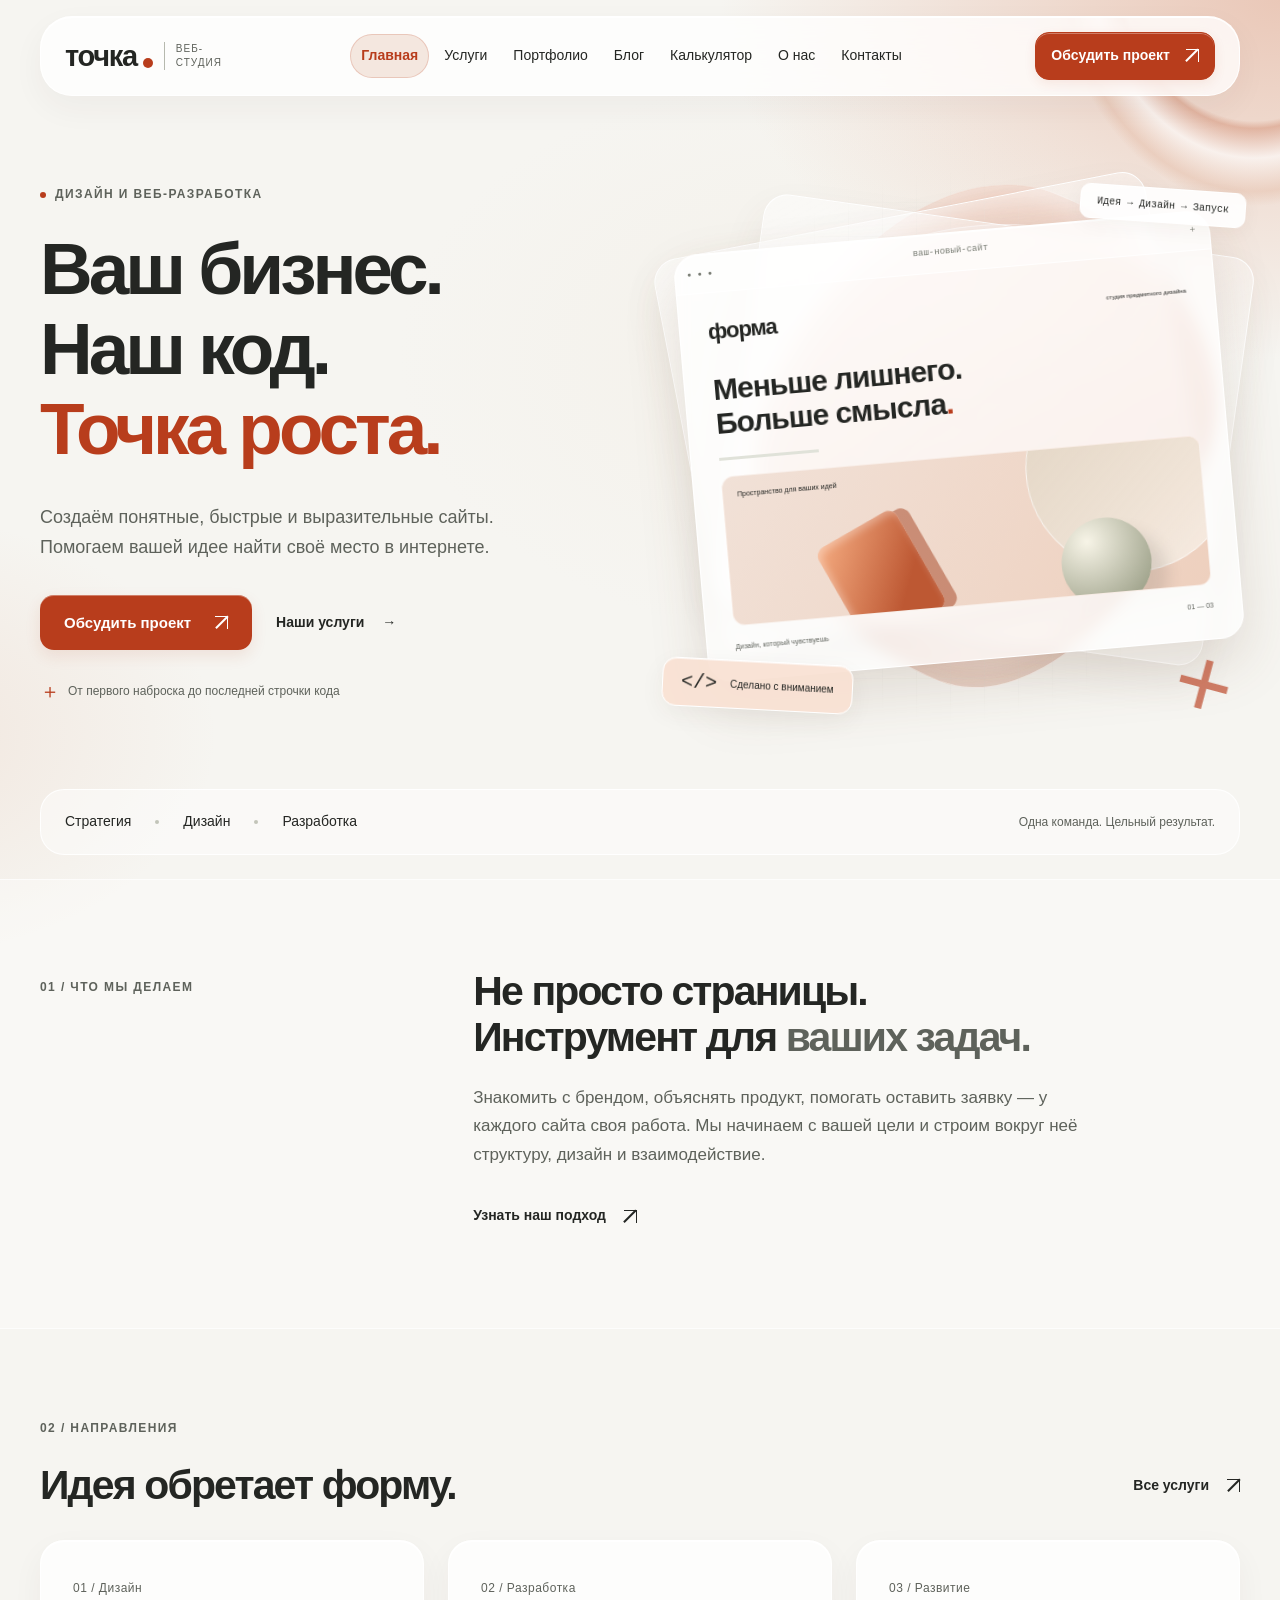
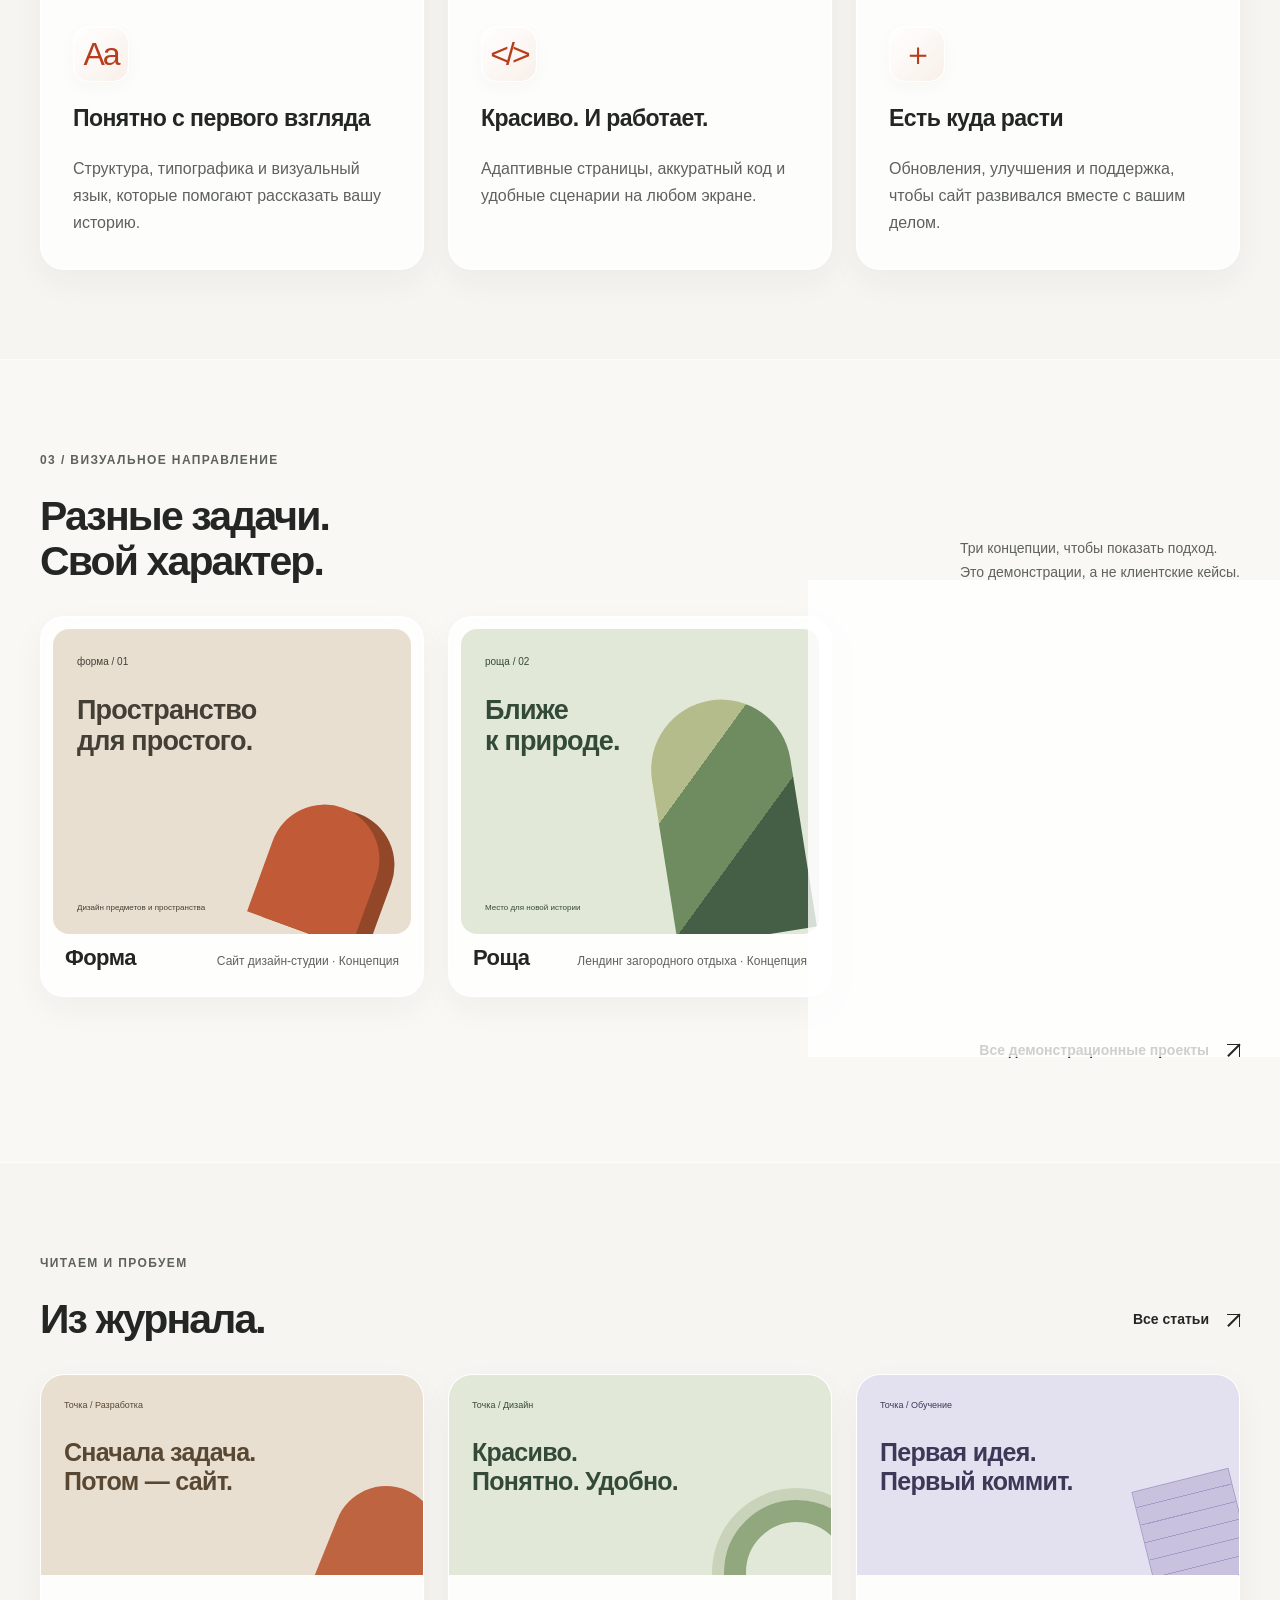
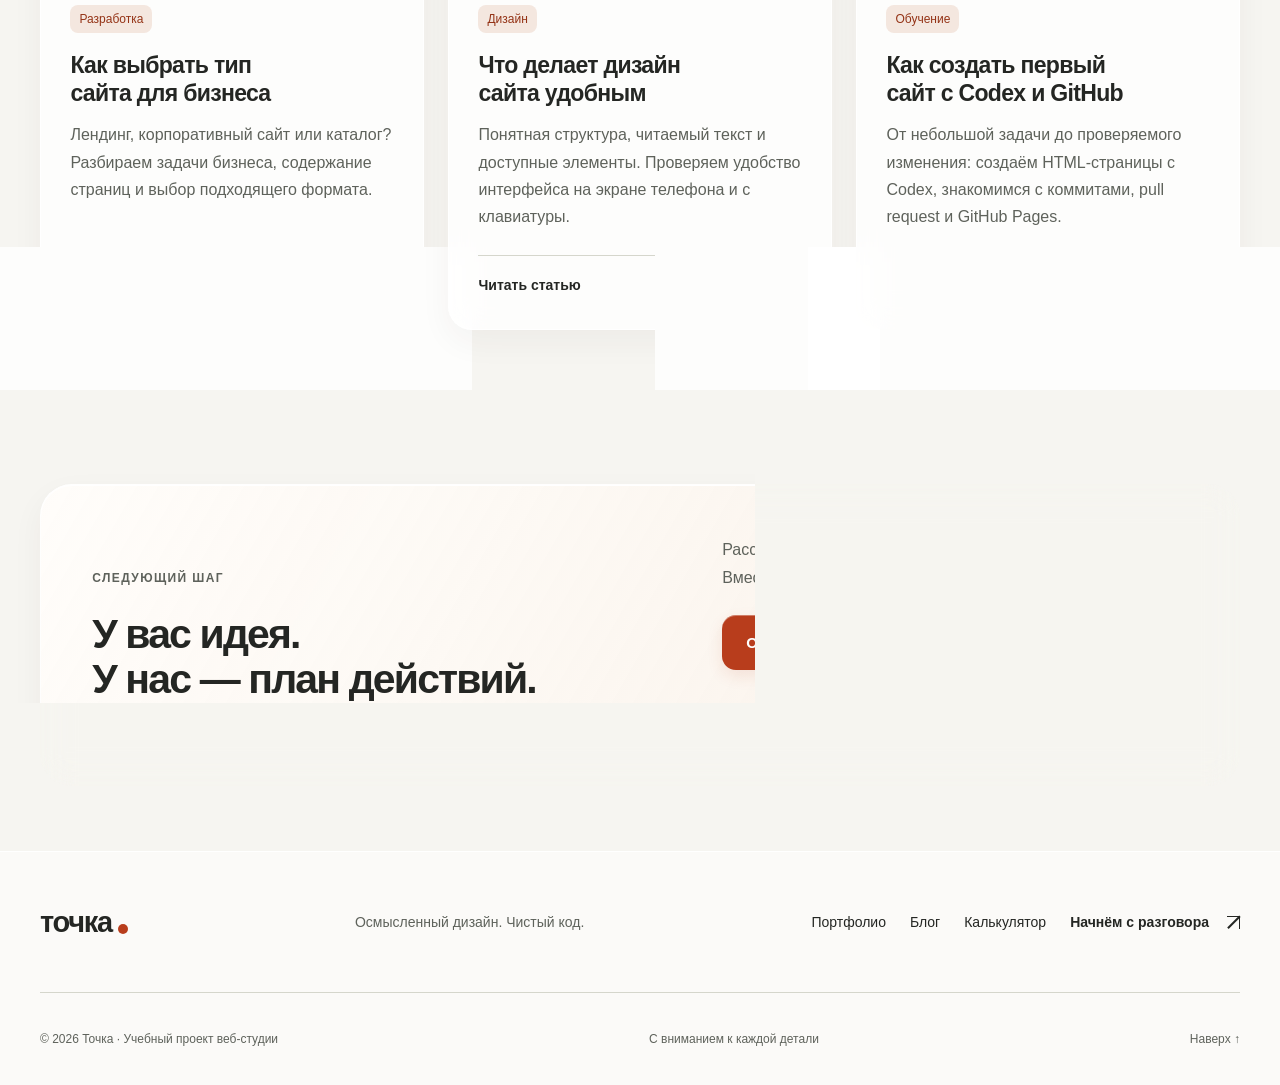
==== commit f0c57bf0: "Center expanded service cards within the available viewport" ====
--- a/index.html
+++ b/index.html
@@ -12,8 +12,8 @@
     <meta property="og:description" content="Веб-студия Точка: продуманный дизайн, разработка сайтов и поддержка. От идеи и структуры до готового сайта.">
     <title>Точка — сайты, которые работают на ваш бизнес</title>
     <link rel="icon" href="./favicon.svg" type="image/svg+xml">
-    <link rel="stylesheet" href="./styles.css?v=20261109-liquid">
-    <script src="./script.js?v=20261109-liquid" defer></script>
+    <link rel="stylesheet" href="./styles.css?v=20261116-center">
+    <script src="./script.js?v=20261116-center" defer></script>
   </head>
   <body id="top">
     <a class="skip-link" href="#main">Перейти к содержимому</a>
